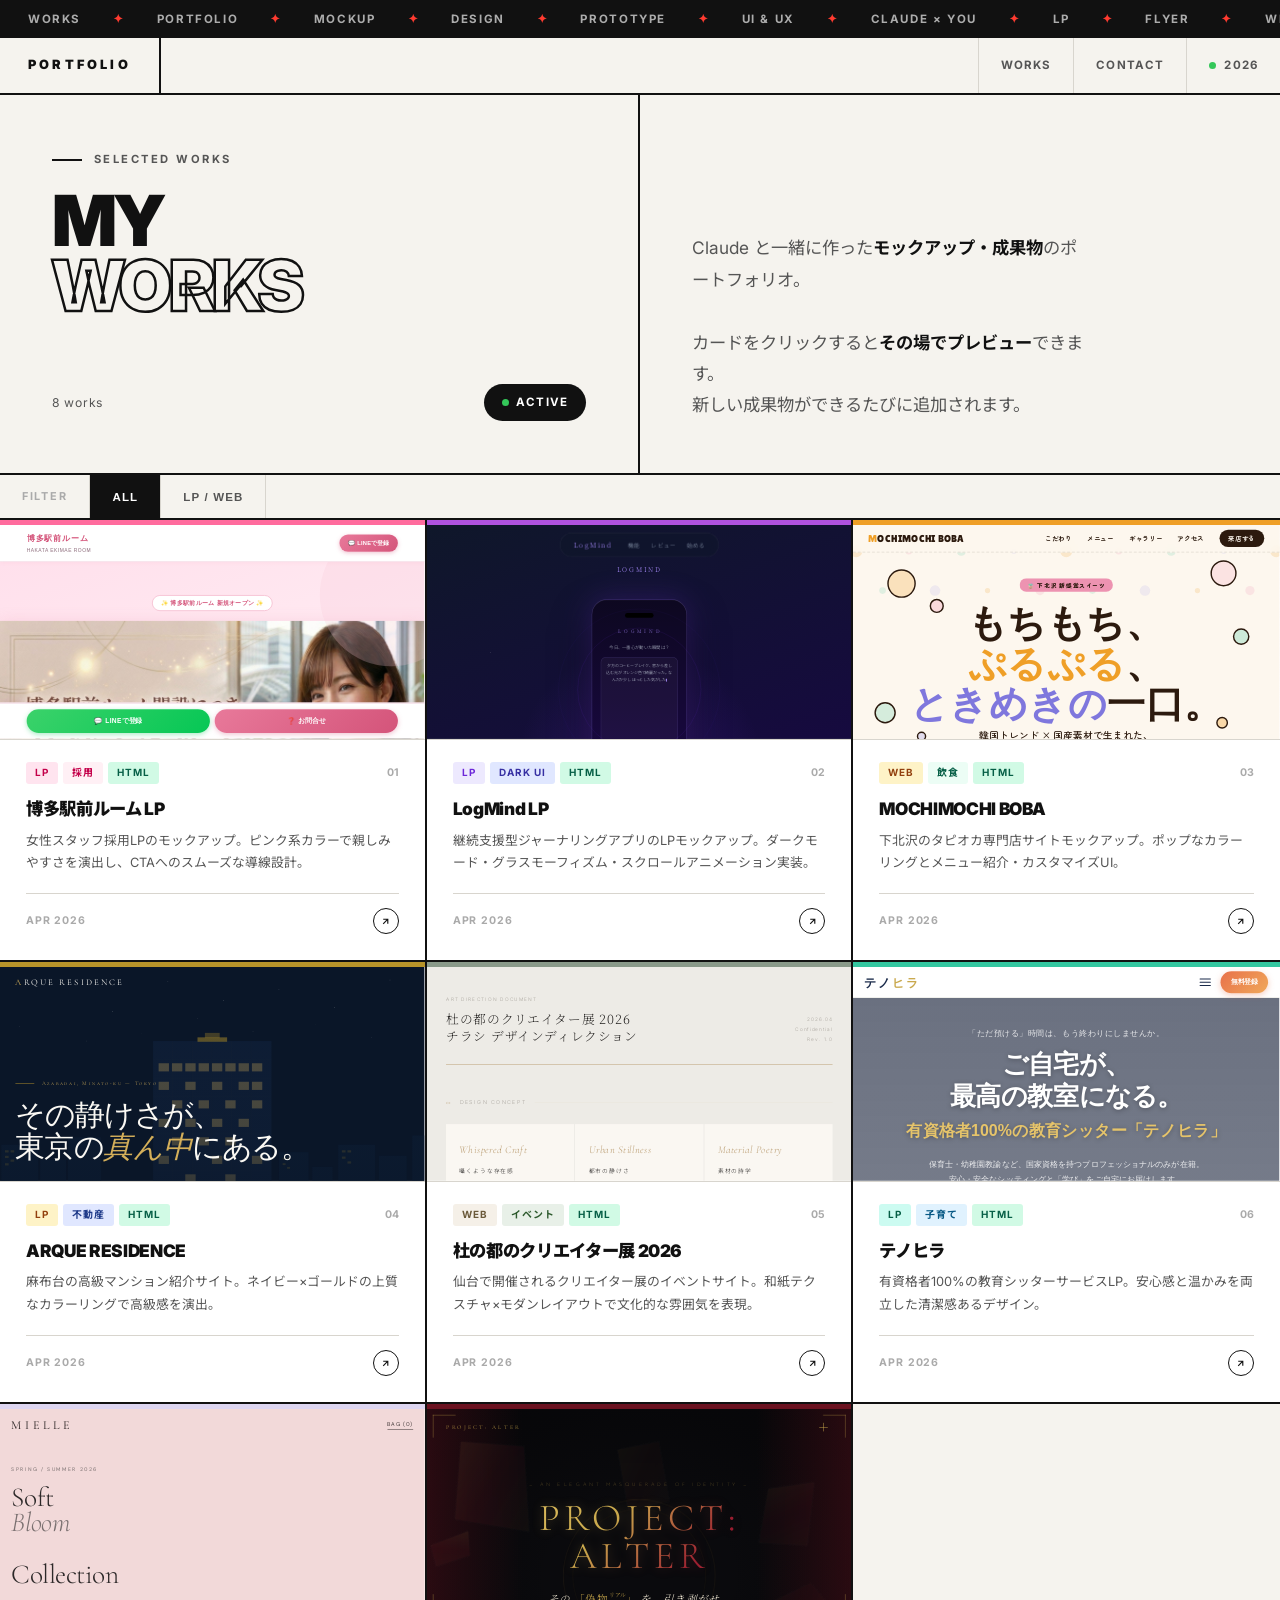
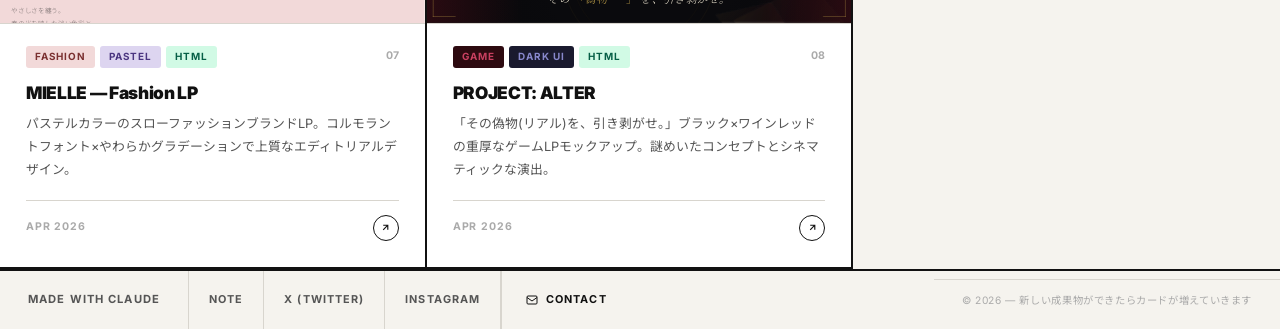
==== index.html @ 494bdb3a "Add files via upload" ====
<!DOCTYPE html>
<html lang="ja">
<head>
  <meta charset="UTF-8" />
  <meta name="viewport" content="width=device-width, initial-scale=1.0" />
  <title>Works Portfolio</title>
  <link rel="preconnect" href="https://fonts.googleapis.com" />
  <link rel="preconnect" href="https://fonts.gstatic.com" crossorigin />
  <link href="https://fonts.googleapis.com/css2?family=Inter:wght@400;700;900&family=Noto+Sans+JP:wght@400;700&display=swap" rel="stylesheet" />
  <style>
    *, *::before, *::after { box-sizing: border-box; margin: 0; padding: 0; }

    :root {
      --cream:  #F5F3EE;
      --paper:  #ECEAE3;
      --ink:    #111111;
      --ink-60: #555555;
      --ink-30: #AAAAAA;
      --white:  #FFFFFF;
      --border: #D8D5CE;
      --red:    #FF3B30;
      --green:  #34C759;
      --blue:   #007AFF;
    }

    html { scroll-behavior: smooth; }

    body {
      background: var(--cream);
      color: var(--ink);
      font-family: 'Inter', 'Noto Sans JP', sans-serif;
      font-weight: 400;
      line-height: 1.6;
      overflow-x: hidden;
    }

    /* ── MARQUEE ── */
    .marquee-strip {
      background: var(--ink);
      color: var(--white);
      font-size: 0.72rem;
      font-weight: 700;
      letter-spacing: 0.14em;
      text-transform: uppercase;
      padding: 10px 0;
      overflow: hidden;
      white-space: nowrap;
      user-select: none;
    }
    .marquee-track {
      display: inline-flex;
      animation: ticker 36s linear infinite;
    }
    .marquee-item { padding: 0 28px; opacity: 0.65; }
    .marquee-sep  { color: var(--red); opacity: 1; padding: 0 4px; }
    @keyframes ticker { from { transform: translateX(0); } to { transform: translateX(-50%); } }

    /* ── NAV ── */
    nav {
      position: sticky;
      top: 0;
      z-index: 200;
      background: var(--cream);
      border-bottom: 2px solid var(--ink);
      display: flex;
      align-items: stretch;
    }
    .nav-brand {
      font-size: 0.80rem;
      font-weight: 900;
      letter-spacing: 0.25em;
      text-transform: uppercase;
      color: var(--ink);
      text-decoration: none;
      padding: 17px 28px;
      border-right: 2px solid var(--ink);
      display: flex;
      align-items: center;
    }
    .nav-right {
      margin-left: auto;
      display: flex;
      align-items: stretch;
    }
    .nav-link {
      font-size: 0.72rem;
      font-weight: 700;
      letter-spacing: 0.1em;
      text-transform: uppercase;
      color: var(--ink-60);
      text-decoration: none;
      padding: 0 22px;
      display: flex;
      align-items: center;
      border-left: 1px solid var(--border);
      transition: background 0.18s, color 0.18s;
    }
    .nav-link:hover { background: var(--paper); color: var(--ink); }
    .status-dot {
      width: 7px; height: 7px;
      border-radius: 50%;
      background: var(--green);
      margin-right: 8px;
      animation: blink 2.8s ease-in-out infinite;
    }
    @keyframes blink { 0%,100%{opacity:1} 50%{opacity:0.35} }

    /* ── HERO ── */
    .hero {
      display: grid;
      grid-template-columns: 1fr 1fr;
      border-bottom: 2px solid var(--ink);
      min-height: 380px;
    }
    .hero-l {
      padding: 56px 52px 52px;
      border-right: 2px solid var(--ink);
      display: flex;
      flex-direction: column;
      justify-content: space-between;
    }
    .hero-eyebrow {
      display: flex;
      align-items: center;
      gap: 12px;
      font-size: 0.70rem;
      font-weight: 700;
      letter-spacing: 0.22em;
      text-transform: uppercase;
      color: var(--ink-60);
      margin-bottom: 20px;
    }
    .hero-eyebrow::before {
      content: '';
      width: 30px; height: 1.5px;
      background: var(--ink);
      display: block;
    }
    .hero-title {
      font-size: clamp(3rem, 5.5vw, 6rem);
      font-weight: 900;
      line-height: 0.92;
      letter-spacing: -0.045em;
      text-transform: uppercase;
    }
    .hero-title .outline {
      -webkit-text-stroke: 2.5px var(--ink);
      color: transparent;
    }
    .hero-meta {
      display: flex;
      align-items: center;
      justify-content: space-between;
      margin-top: 40px;
    }
    .hero-count {
      font-size: 0.76rem;
      color: var(--ink-60);
      letter-spacing: 0.06em;
    }
    .badge {
      display: inline-flex;
      align-items: center;
      gap: 7px;
      background: var(--ink);
      color: var(--white);
      font-size: 0.72rem;
      font-weight: 700;
      letter-spacing: 0.1em;
      text-transform: uppercase;
      padding: 9px 18px;
      border-radius: 999px;
    }
    .hero-r {
      padding: 52px;
      display: flex;
      align-items: flex-end;
    }
    .hero-desc {
      font-size: 1.08rem;
      line-height: 1.82;
      color: var(--ink-60);
      max-width: 400px;
    }
    .hero-desc strong { color: var(--ink); font-weight: 700; }

    /* ── FILTER ── */
    .filter-row {
      border-bottom: 2px solid var(--ink);
      display: flex;
      align-items: stretch;
      overflow-x: auto;
      scrollbar-width: none;
    }
    .filter-row::-webkit-scrollbar { display: none; }
    .filter-label {
      font-size: 0.68rem;
      font-weight: 700;
      letter-spacing: 0.16em;
      text-transform: uppercase;
      color: var(--ink-30);
      padding: 13px 22px;
      border-right: 1px solid var(--border);
      white-space: nowrap;
      flex-shrink: 0;
      display: flex;
      align-items: center;
    }
    .f-btn {
      background: transparent;
      border: none;
      border-right: 1px solid var(--border);
      padding: 13px 22px;
      font-size: 0.72rem;
      font-weight: 700;
      letter-spacing: 0.1em;
      text-transform: uppercase;
      color: var(--ink-60);
      cursor: pointer;
      white-space: nowrap;
      flex-shrink: 0;
      transition: background 0.18s, color 0.18s;
    }
    .f-btn:hover         { background: var(--paper); color: var(--ink); }
    .f-btn.active        { background: var(--ink);   color: var(--white); }

    /* ── GRID ── */
    .grid {
      display: grid;
      grid-template-columns: repeat(3, 1fr);
    }

    /* ── CARD ── */
    .card {
      border-right: 2px solid var(--ink);
      border-bottom: 2px solid var(--ink);
      background: var(--white);
      display: flex;
      flex-direction: column;
      overflow: hidden;
      cursor: pointer;
      position: relative;
      transition: background 0.2s;
    }
    .grid .card:nth-child(3n) { border-right: none; }
    .card:not(.soon):hover    { background: var(--cream); }

    /* カラーバー */
    .c-bar { width: 100%; height: 5px; flex-shrink: 0; }

    /* サムネイル */
    .thumb {
      height: 215px;
      overflow: hidden;
      position: relative;
      border-bottom: 1px solid var(--border);
      flex-shrink: 0;
    }
    .thumb iframe {
      width: 210%;
      height: 210%;
      transform: scale(0.476);
      transform-origin: top left;
      pointer-events: none;
      border: none;
    }
    /* プレースホルダー */
    .thumb-ph {
      width: 100%; height: 100%;
      background: var(--paper);
      display: flex; flex-direction: column;
      align-items: center; justify-content: center;
      gap: 12px;
    }
    .thumb-ph-icon {
      width: 48px; height: 48px;
      border: 1.5px solid var(--border);
      border-radius: 10px;
      display: flex; align-items: center; justify-content: center;
    }
    .thumb-ph-label {
      font-size: 0.66rem; font-weight: 700;
      letter-spacing: 0.14em; text-transform: uppercase;
      color: var(--ink-30);
    }
    /* ホバーオーバーレイ */
    .thumb-overlay {
      position: absolute; inset: 0;
      background: var(--ink);
      opacity: 0;
      transition: opacity 0.22s;
      display: flex; align-items: center; justify-content: center;
    }
    .card:not(.soon):hover .thumb-overlay { opacity: 0.80; }
    .preview-pill {
      display: flex; align-items: center; gap: 9px;
      color: var(--white);
      font-size: 0.76rem; font-weight: 700;
      letter-spacing: 0.12em; text-transform: uppercase;
      border: 1.5px solid rgba(255,255,255,0.38);
      padding: 11px 22px;
      border-radius: 3px;
      transform: translateY(5px);
      transition: transform 0.22s;
    }
    .card:not(.soon):hover .preview-pill { transform: translateY(0); }

    /* カードボディ */
    .card-body { padding: 22px 26px 26px; display: flex; flex-direction: column; flex: 1; }
    .card-meta { display: flex; align-items: center; justify-content: space-between; margin-bottom: 14px; }
    .tags       { display: flex; gap: 5px; flex-wrap: wrap; }
    .tag {
      font-size: 0.62rem; font-weight: 700;
      letter-spacing: 0.1em; text-transform: uppercase;
      padding: 3px 9px; border-radius: 3px;
    }
    .card-num { font-size: 0.66rem; font-weight: 700; color: var(--ink-30); }
    .card-title {
      font-size: 1.08rem; font-weight: 900;
      letter-spacing: -0.02em; line-height: 1.3;
      color: var(--ink); margin-bottom: 9px;
    }
    .card-desc { font-size: 0.80rem; color: var(--ink-60); line-height: 1.78; flex: 1; }
    .card-foot {
      display: flex; align-items: center; justify-content: space-between;
      margin-top: 18px; padding-top: 14px;
      border-top: 1px solid var(--border);
    }
    .card-date { font-size: 0.66rem; font-weight: 700; letter-spacing: 0.08em; color: var(--ink-30); text-transform: uppercase; }
    .arrow-circle {
      width: 26px; height: 26px;
      border: 1.5px solid var(--ink);
      border-radius: 50%;
      display: flex; align-items: center; justify-content: center;
      transition: background 0.2s, transform 0.28s;
    }
    .card:not(.soon):hover .arrow-circle             { background: var(--ink); transform: rotate(45deg); }
    .card:not(.soon):hover .arrow-circle svg         { stroke: var(--white); }

    /* Coming soon カード */
    .card.soon { cursor: default; opacity: 0.42; }
    .card.soon:hover { background: var(--white); }
    .card.soon .thumb-overlay { display: none; }

    /* ── FOOTER BAR ── */
    .foot-bar {
      border-top: 2px solid var(--ink);
      padding: 20px 36px;
      display: flex; align-items: center; justify-content: space-between;
    }
    .foot-l { font-size: 0.70rem; font-weight: 700; letter-spacing: 0.1em; text-transform: uppercase; color: var(--ink-60); }
    .foot-r { font-size: 0.68rem; color: var(--ink-30); }

    /* ── MODAL ── */
    .modal-bg {
      position: fixed; inset: 0;
      background: rgba(17,17,17,0.78);
      backdrop-filter: blur(8px);
      -webkit-backdrop-filter: blur(8px);
      z-index: 900;
      display: flex; align-items: center; justify-content: center;
      padding: 20px;
      opacity: 0; pointer-events: none;
      transition: opacity 0.28s ease;
    }
    .modal-bg.open { opacity: 1; pointer-events: all; }
    .modal-box {
      width: 100%; max-width: 1120px; height: 88vh;
      background: var(--cream);
      border: 2px solid var(--ink);
      border-radius: 4px;
      box-shadow: 10px 10px 0 var(--ink);
      overflow: hidden;
      display: flex; flex-direction: column;
      transform: scale(0.95) translateY(14px);
      transition: transform 0.38s cubic-bezier(0.16,1,0.3,1);
    }
    .modal-bg.open .modal-box { transform: scale(1) translateY(0); }
    .modal-bar {
      background: var(--cream);
      border-bottom: 2px solid var(--ink);
      padding: 11px 18px;
      display: flex; align-items: center; gap: 14px;
      flex-shrink: 0;
    }
    .mac-dots { display: flex; gap: 6px; }
    .mac-dot  { width: 12px; height: 12px; border-radius: 50%; border: 1.5px solid rgba(0,0,0,0.1); }
    .url-bar  {
      flex: 1;
      background: var(--paper);
      border: 1.5px solid var(--border);
      border-radius: 4px;
      padding: 6px 13px;
      font-size: 0.72rem; color: var(--ink-60);
      font-family: 'Inter', monospace;
      overflow: hidden; white-space: nowrap; text-overflow: ellipsis;
    }
    .close-btn {
      background: var(--ink); color: var(--white);
      border: none; border-radius: 3px;
      width: 30px; height: 30px;
      display: flex; align-items: center; justify-content: center;
      cursor: pointer; flex-shrink: 0;
      transition: opacity 0.18s;
    }
    .close-btn:hover { opacity: 0.7; }
    .modal-frame { flex: 1; overflow: hidden; }
    .modal-frame iframe { width: 100%; height: 100%; border: none; }

    /* ── MODAL TABS ── */
    .modal-tabs {
      display: flex; flex-shrink: 0;
      border-left: 1px solid var(--border);
      margin-left: 8px;
    }
    .modal-tab {
      background: transparent; border: none;
      border-right: 1px solid var(--border);
      padding: 0 18px;
      font-size: 0.68rem; font-weight: 700;
      letter-spacing: 0.1em; text-transform: uppercase;
      color: var(--ink-60); cursor: pointer; height: 100%;
      transition: background 0.18s, color 0.18s;
    }
    .modal-tab:hover { background: var(--paper); color: var(--ink); }
    .modal-tab.active { background: var(--ink); color: var(--white); }

    /* ── PROCESS PANEL ── */
    .modal-process {
      flex: 1; overflow-y: auto;
      padding: 36px 44px;
      display: none;
    }
    .modal-process.show { display: block; }
    .modal-frame.hide { display: none; }
    .proc-section { margin-bottom: 30px; }
    .proc-label {
      font-size: 0.63rem; font-weight: 700;
      letter-spacing: 0.18em; text-transform: uppercase;
      color: var(--ink-30); margin-bottom: 10px;
    }
    .proc-text {
      font-size: 0.88rem; line-height: 1.85; color: var(--ink-60);
    }
    .proc-prompt {
      background: var(--paper);
      border-left: 3px solid var(--ink);
      padding: 14px 18px;
      border-radius: 0 4px 4px 0;
      font-size: 0.82rem; line-height: 1.85;
      color: var(--ink);
    }
    .proc-points { display: flex; flex-direction: column; gap: 8px; margin-top: 4px; }
    .proc-point {
      font-size: 0.82rem; color: var(--ink-60);
      display: flex; align-items: flex-start; gap: 10px;
    }
    .proc-point::before {
      content: '—'; color: var(--ink-30);
      flex-shrink: 0; margin-top: 1px;
    }
    .proc-chips { display: flex; gap: 6px; flex-wrap: wrap; margin-top: 6px; }
    .proc-chip {
      font-size: 0.62rem; font-weight: 700;
      letter-spacing: 0.1em; text-transform: uppercase;
      padding: 4px 10px; border-radius: 3px;
      background: var(--paper); color: var(--ink-60);
      border: 1px solid var(--border);
    }

    /* ── FOOTER (upgrade) ── */
    .foot-bar {
      border-top: 2px solid var(--ink);
      padding: 0;
    }
    .foot-top-row {
      display: flex; align-items: stretch;
    }
    .foot-brand {
      padding: 20px 28px;
      border-right: 1px solid var(--border);
      font-size: 0.70rem; font-weight: 700;
      letter-spacing: 0.1em; text-transform: uppercase;
      color: var(--ink-60);
    }
    .foot-sns {
      display: flex; align-items: stretch;
    }
    .foot-sns-link {
      display: flex; align-items: center;
      padding: 0 20px;
      font-size: 0.68rem; font-weight: 700;
      letter-spacing: 0.1em; text-transform: uppercase;
      color: var(--ink-60);
      text-decoration: none;
      border-right: 1px solid var(--border);
      transition: background 0.18s, color 0.18s;
    }
    .foot-sns-link:hover { background: var(--paper); color: var(--ink); }
    .foot-contact {
      margin-left: auto;
      display: flex; align-items: center;
      padding: 0 24px;
      font-size: 0.68rem; font-weight: 700;
      letter-spacing: 0.1em; text-transform: uppercase;
      color: var(--ink);
      text-decoration: none;
      border-left: 1px solid var(--border);
      gap: 8px;
      transition: background 0.18s;
    }
    .foot-contact:hover { background: var(--paper); }
    .foot-bottom-row {
      border-top: 1px solid var(--border);
      padding: 12px 28px;
      font-size: 0.64rem; color: var(--ink-30);
      letter-spacing: 0.06em;
    }

    /* ── CARD FOCUS ── */
    .card:focus-visible {
      outline: 2.5px solid var(--blue);
      outline-offset: -2px;
      z-index: 2;
    }

    /* ── REVEAL ANIMATION ── */
    .reveal {
      opacity: 0;
      transform: translateY(16px);
      transition: opacity 0.55s ease, transform 0.55s ease;
    }
    .reveal.in { opacity: 1; transform: none; }

    /* ── RESPONSIVE ── */
    @media (max-width: 860px) {
      .hero { grid-template-columns: 1fr; }
      .hero-l { border-right: none; border-bottom: 2px solid var(--ink); padding: 40px 24px; }
      .hero-r { padding: 28px 24px 40px; }
      .grid { grid-template-columns: repeat(2, 1fr); }
      .grid .card:nth-child(3n)  { border-right: 2px solid var(--ink); }
      .grid .card:nth-child(2n)  { border-right: none; }
    }
    @media (max-width: 520px) {
      .grid { grid-template-columns: 1fr; }
      .grid .card:nth-child(n) { border-right: none; }
      .url-bar { display: none; }
      .foot-bar { flex-direction: column; gap: 6px; text-align: center; }
    }
  </style>
</head>
<body>

<!-- マーキーテープ -->
<div class="marquee-strip" aria-hidden="true">
  <div class="marquee-track">
    <span class="marquee-item">Works</span><span class="marquee-sep">&#10022;</span>
    <span class="marquee-item">Portfolio</span><span class="marquee-sep">&#10022;</span>
    <span class="marquee-item">Mockup</span><span class="marquee-sep">&#10022;</span>
    <span class="marquee-item">Design</span><span class="marquee-sep">&#10022;</span>
    <span class="marquee-item">Prototype</span><span class="marquee-sep">&#10022;</span>
    <span class="marquee-item">UI &amp; UX</span><span class="marquee-sep">&#10022;</span>
    <span class="marquee-item">Claude &times; You</span><span class="marquee-sep">&#10022;</span>
    <span class="marquee-item">LP</span><span class="marquee-sep">&#10022;</span>
    <span class="marquee-item">Flyer</span><span class="marquee-sep">&#10022;</span>
    <span class="marquee-item">Web Design</span><span class="marquee-sep">&#10022;</span>
    <span class="marquee-item">Works</span><span class="marquee-sep">&#10022;</span>
    <span class="marquee-item">Portfolio</span><span class="marquee-sep">&#10022;</span>
    <span class="marquee-item">Mockup</span><span class="marquee-sep">&#10022;</span>
    <span class="marquee-item">Design</span><span class="marquee-sep">&#10022;</span>
    <span class="marquee-item">Prototype</span><span class="marquee-sep">&#10022;</span>
    <span class="marquee-item">UI &amp; UX</span><span class="marquee-sep">&#10022;</span>
    <span class="marquee-item">Claude &times; You</span><span class="marquee-sep">&#10022;</span>
    <span class="marquee-item">LP</span><span class="marquee-sep">&#10022;</span>
    <span class="marquee-item">Flyer</span><span class="marquee-sep">&#10022;</span>
    <span class="marquee-item">Web Design</span><span class="marquee-sep">&#10022;</span>
  </div>
</div>

<!-- ナビ -->
<nav>
  <a href="#" class="nav-brand">Portfolio</a>
  <div class="nav-right">
    <a href="#main-grid" class="nav-link">Works</a>
    <a href="mailto:yumachie72198@gmail.com" class="nav-link">Contact</a>
    <a href="#" class="nav-link">
      <span class="status-dot"></span>2026
    </a>
  </div>
</nav>

<!-- ヒーロー -->
<header class="hero reveal">
  <div class="hero-l">
    <div>
      <p class="hero-eyebrow">Selected Works</p>
      <h1 class="hero-title">
        My<br><span class="outline">Works</span>
      </h1>
    </div>
    <div class="hero-meta">
      <span class="hero-count" id="hcount">— works</span>
      <div class="badge">
        <svg width="7" height="7" viewBox="0 0 8 8"><circle cx="4" cy="4" r="4" fill="#34C759"/></svg>
        Active
      </div>
    </div>
  </div>
  <div class="hero-r">
    <p class="hero-desc">
      Claude と一緒に作った<strong>モックアップ・成果物</strong>のポートフォリオ。<br><br>
      カードをクリックすると<strong>その場でプレビュー</strong>できます。<br>
      新しい成果物ができるたびに追加されます。
    </p>
  </div>
</header>

<!-- フィルター -->
<div class="filter-row">
  <span class="filter-label">Filter</span>
  <button class="f-btn active" data-f="all">All</button>
  <button class="f-btn" data-f="lp">LP / Web</button>
</div>

<!-- グリッド -->
<div class="grid" id="main-grid">

  <!-- ── 01 博多駅前ルーム LP ── -->
  <div class="card reveal" data-cat="lp" data-url="works/hakata-lp/index.html" data-title="博多駅前ルーム LP — preview">
    <div class="c-bar" style="background:#FF6B9D;"></div>
    <div class="thumb">
      <iframe src="works/hakata-lp/index.html" loading="lazy" scrolling="no" title="博多駅前ルーム LP"></iframe>
      <div class="thumb-overlay">
        <div class="preview-pill">
          <svg width="13" height="13" viewBox="0 0 24 24" fill="none" stroke="currentColor" stroke-width="2.5"><path d="M1 12s4-8 11-8 11 8 11 8-4 8-11 8-11-8-11-8z"/><circle cx="12" cy="12" r="3"/></svg>
          Preview
        </div>
      </div>
    </div>
    <div class="card-body">
      <div class="card-meta">
        <div class="tags">
          <span class="tag" style="background:#FFE4EF;color:#C4004A;">LP</span>
          <span class="tag" style="background:#FFF0F5;color:#C4004A;">採用</span>
          <span class="tag" style="background:#D1FAE5;color:#065F46;">HTML</span>
        </div>
        <span class="card-num">01</span>
      </div>
      <p class="card-title">博多駅前ルーム LP</p>
      <p class="card-desc">女性スタッフ採用LPのモックアップ。ピンク系カラーで親しみやすさを演出し、CTAへのスムーズな導線設計。</p>
      <div class="card-foot">
        <span class="card-date">Apr 2026</span>
        <div class="arrow-circle">
          <svg width="11" height="11" viewBox="0 0 24 24" fill="none" stroke="#111" stroke-width="2.5"><path d="M7 17L17 7M7 7h10v10"/></svg>
        </div>
      </div>
    </div>
  </div>

  <!-- ── 02 LogMind LP ── -->
  <div class="card reveal" data-cat="lp" data-url="works/logmind-lp/index.html" data-title="LogMind LP — preview">
    <div class="c-bar" style="background:#AF52DE;"></div>
    <div class="thumb">
      <iframe src="works/logmind-lp/index.html" loading="lazy" scrolling="no" title="LogMind LP"></iframe>
      <div class="thumb-overlay">
        <div class="preview-pill">
          <svg width="13" height="13" viewBox="0 0 24 24" fill="none" stroke="currentColor" stroke-width="2.5"><path d="M1 12s4-8 11-8 11 8 11 8-4 8-11 8-11-8-11-8z"/><circle cx="12" cy="12" r="3"/></svg>
          Preview
        </div>
      </div>
    </div>
    <div class="card-body">
      <div class="card-meta">
        <div class="tags">
          <span class="tag" style="background:#EDE9FE;color:#6D28D9;">LP</span>
          <span class="tag" style="background:#E0E7FF;color:#3730A3;">Dark UI</span>
          <span class="tag" style="background:#D1FAE5;color:#065F46;">HTML</span>
        </div>
        <span class="card-num">02</span>
      </div>
      <p class="card-title">LogMind LP</p>
      <p class="card-desc">継続支援型ジャーナリングアプリのLPモックアップ。ダークモード・グラスモーフィズム・スクロールアニメーション実装。</p>
      <div class="card-foot">
        <span class="card-date">Apr 2026</span>
        <div class="arrow-circle">
          <svg width="11" height="11" viewBox="0 0 24 24" fill="none" stroke="#111" stroke-width="2.5"><path d="M7 17L17 7M7 7h10v10"/></svg>
        </div>
      </div>
    </div>
  </div>

  <!-- ── 03 もちもちタピオカ ── -->
  <div class="card reveal" data-cat="lp" data-url="works/mochimochi-boba/index.html" data-title="MOCHIMOCHI BOBA — preview">
    <div class="c-bar" style="background:#EF9F27;"></div>
    <div class="thumb">
      <iframe src="works/mochimochi-boba/index.html" loading="lazy" scrolling="no" title="MOCHIMOCHI BOBA"></iframe>
      <div class="thumb-overlay">
        <div class="preview-pill">
          <svg width="13" height="13" viewBox="0 0 24 24" fill="none" stroke="currentColor" stroke-width="2.5"><path d="M1 12s4-8 11-8 11 8 11 8-4 8-11 8-11-8-11-8z"/><circle cx="12" cy="12" r="3"/></svg>
          Preview
        </div>
      </div>
    </div>
    <div class="card-body">
      <div class="card-meta">
        <div class="tags">
          <span class="tag" style="background:#FEF3C7;color:#92400E;">Web</span>
          <span class="tag" style="background:#ECFDF5;color:#065F46;">飲食</span>
          <span class="tag" style="background:#D1FAE5;color:#065F46;">HTML</span>
        </div>
        <span class="card-num">03</span>
      </div>
      <p class="card-title">MOCHIMOCHI BOBA</p>
      <p class="card-desc">下北沢のタピオカ専門店サイトモックアップ。ポップなカラーリングとメニュー紹介・カスタマイズUI。</p>
      <div class="card-foot">
        <span class="card-date">Apr 2026</span>
        <div class="arrow-circle">
          <svg width="11" height="11" viewBox="0 0 24 24" fill="none" stroke="#111" stroke-width="2.5"><path d="M7 17L17 7M7 7h10v10"/></svg>
        </div>
      </div>
    </div>
  </div>

  <!-- ── 04 アクアレジデンス ── -->
  <div class="card reveal" data-cat="lp" data-url="works/arque-residence/index.html" data-title="ARQUE RESIDENCE — preview">
    <div class="c-bar" style="background:#B8942A;"></div>
    <div class="thumb">
      <iframe src="works/arque-residence/index.html" loading="lazy" scrolling="no" title="ARQUE RESIDENCE"></iframe>
      <div class="thumb-overlay">
        <div class="preview-pill">
          <svg width="13" height="13" viewBox="0 0 24 24" fill="none" stroke="currentColor" stroke-width="2.5"><path d="M1 12s4-8 11-8 11 8 11 8-4 8-11 8-11-8-11-8z"/><circle cx="12" cy="12" r="3"/></svg>
          Preview
        </div>
      </div>
    </div>
    <div class="card-body">
      <div class="card-meta">
        <div class="tags">
          <span class="tag" style="background:#FEF3C7;color:#92400E;">LP</span>
          <span class="tag" style="background:#E0E7FF;color:#1E3A8A;">不動産</span>
          <span class="tag" style="background:#D1FAE5;color:#065F46;">HTML</span>
        </div>
        <span class="card-num">04</span>
      </div>
      <p class="card-title">ARQUE RESIDENCE</p>
      <p class="card-desc">麻布台の高級マンション紹介サイト。ネイビー×ゴールドの上質なカラーリングで高級感を演出。</p>
      <div class="card-foot">
        <span class="card-date">Apr 2026</span>
        <div class="arrow-circle">
          <svg width="11" height="11" viewBox="0 0 24 24" fill="none" stroke="#111" stroke-width="2.5"><path d="M7 17L17 7M7 7h10v10"/></svg>
        </div>
      </div>
    </div>
  </div>

  <!-- ── 05 クリエイター展 ── -->
  <div class="card reveal" data-cat="lp" data-url="works/creator-exhibition/index.html" data-title="杜の都のクリエイター展 2026 — preview">
    <div class="c-bar" style="background:#8A9A8A;"></div>
    <div class="thumb">
      <iframe src="works/creator-exhibition/index.html" loading="lazy" scrolling="no" title="クリエイター展 2026"></iframe>
      <div class="thumb-overlay">
        <div class="preview-pill">
          <svg width="13" height="13" viewBox="0 0 24 24" fill="none" stroke="currentColor" stroke-width="2.5"><path d="M1 12s4-8 11-8 11 8 11 8-4 8-11 8-11-8-11-8z"/><circle cx="12" cy="12" r="3"/></svg>
          Preview
        </div>
      </div>
    </div>
    <div class="card-body">
      <div class="card-meta">
        <div class="tags">
          <span class="tag" style="background:#F5F0E8;color:#6B5A3A;">Web</span>
          <span class="tag" style="background:#E8F0E8;color:#2D5A2D;">イベント</span>
          <span class="tag" style="background:#D1FAE5;color:#065F46;">HTML</span>
        </div>
        <span class="card-num">05</span>
      </div>
      <p class="card-title">杜の都のクリエイター展 2026</p>
      <p class="card-desc">仙台で開催されるクリエイター展のイベントサイト。和紙テクスチャ×モダンレイアウトで文化的な雰囲気を表現。</p>
      <div class="card-foot">
        <span class="card-date">Apr 2026</span>
        <div class="arrow-circle">
          <svg width="11" height="11" viewBox="0 0 24 24" fill="none" stroke="#111" stroke-width="2.5"><path d="M7 17L17 7M7 7h10v10"/></svg>
        </div>
      </div>
    </div>
  </div>

  <!-- ── 06 テノヒラ ── -->
  <div class="card reveal" data-cat="lp" data-url="works/tenohira-lp/index.html" data-title="テノヒラ LP — preview">
    <div class="c-bar" style="background:#34C7A0;"></div>
    <div class="thumb">
      <iframe src="works/tenohira-lp/index.html" loading="lazy" scrolling="no" title="テノヒラ LP"></iframe>
      <div class="thumb-overlay">
        <div class="preview-pill">
          <svg width="13" height="13" viewBox="0 0 24 24" fill="none" stroke="currentColor" stroke-width="2.5"><path d="M1 12s4-8 11-8 11 8 11 8-4 8-11 8-11-8-11-8z"/><circle cx="12" cy="12" r="3"/></svg>
          Preview
        </div>
      </div>
    </div>
    <div class="card-body">
      <div class="card-meta">
        <div class="tags">
          <span class="tag" style="background:#CCFBF1;color:#065F46;">LP</span>
          <span class="tag" style="background:#E0F2FE;color:#075985;">子育て</span>
          <span class="tag" style="background:#D1FAE5;color:#065F46;">HTML</span>
        </div>
        <span class="card-num">06</span>
      </div>
      <p class="card-title">テノヒラ</p>
      <p class="card-desc">有資格者100%の教育シッターサービスLP。安心感と温かみを両立した清潔感あるデザイン。</p>
      <div class="card-foot">
        <span class="card-date">Apr 2026</span>
        <div class="arrow-circle">
          <svg width="11" height="11" viewBox="0 0 24 24" fill="none" stroke="#111" stroke-width="2.5"><path d="M7 17L17 7M7 7h10v10"/></svg>
        </div>
      </div>
    </div>
  </div>

  <!-- ── 07 MIELLE ファッションLP ── -->
  <div class="card reveal" data-cat="lp" data-url="works/mielle-fashion/index.html" data-title="MIELLE — Fashion LP preview">
    <div class="c-bar" style="background:#DDD5F0;"></div>
    <div class="thumb">
      <iframe src="works/mielle-fashion/index.html" loading="lazy" scrolling="no" title="MIELLE Fashion LP"></iframe>
      <div class="thumb-overlay">
        <div class="preview-pill">
          <svg width="13" height="13" viewBox="0 0 24 24" fill="none" stroke="currentColor" stroke-width="2.5"><path d="M1 12s4-8 11-8 11 8 11 8-4 8-11 8-11-8-11-8z"/><circle cx="12" cy="12" r="3"/></svg>
          Preview
        </div>
      </div>
    </div>
    <div class="card-body">
      <div class="card-meta">
        <div class="tags">
          <span class="tag" style="background:#F2D9D9;color:#7A3030;">Fashion</span>
          <span class="tag" style="background:#DDD5F0;color:#4A3580;">Pastel</span>
          <span class="tag" style="background:#D1FAE5;color:#065F46;">HTML</span>
        </div>
        <span class="card-num">07</span>
      </div>
      <p class="card-title">MIELLE — Fashion LP</p>
      <p class="card-desc">パステルカラーのスローファッションブランドLP。コルモラントフォント×やわらかグラデーションで上質なエディトリアルデザイン。</p>
      <div class="card-foot">
        <span class="card-date">Apr 2026</span>
        <div class="arrow-circle">
          <svg width="11" height="11" viewBox="0 0 24 24" fill="none" stroke="#111" stroke-width="2.5"><path d="M7 17L17 7M7 7h10v10"/></svg>
        </div>
      </div>
    </div>
  </div>

  <!-- ── 08 PROJECT: ALTER ── -->
  <div class="card reveal" data-cat="lp" data-url="works/project-alter/index.html" data-title="PROJECT: ALTER — preview">
    <div class="c-bar" style="background:#6B1220;"></div>
    <div class="thumb">
      <iframe src="works/project-alter/index.html" loading="lazy" scrolling="no" title="PROJECT: ALTER"></iframe>
      <div class="thumb-overlay">
        <div class="preview-pill">
          <svg width="13" height="13" viewBox="0 0 24 24" fill="none" stroke="currentColor" stroke-width="2.5"><path d="M1 12s4-8 11-8 11 8 11 8-4 8-11 8-11-8-11-8z"/><circle cx="12" cy="12" r="3"/></svg>
          Preview
        </div>
      </div>
    </div>
    <div class="card-body">
      <div class="card-meta">
        <div class="tags">
          <span class="tag" style="background:#2D0A10;color:#C94060;">Game</span>
          <span class="tag" style="background:#1A1A2E;color:#8888CC;">Dark UI</span>
          <span class="tag" style="background:#D1FAE5;color:#065F46;">HTML</span>
        </div>
        <span class="card-num">08</span>
      </div>
      <p class="card-title">PROJECT: ALTER</p>
      <p class="card-desc">「その偽物(リアル)を、引き剥がせ。」ブラック×ワインレッドの重厚なゲームLPモックアップ。謎めいたコンセプトとシネマティックな演出。</p>
      <div class="card-foot">
        <span class="card-date">Apr 2026</span>
        <div class="arrow-circle">
          <svg width="11" height="11" viewBox="0 0 24 24" fill="none" stroke="#111" stroke-width="2.5"><path d="M7 17L17 7M7 7h10v10"/></svg>
        </div>
      </div>
    </div>
  </div>

</div><!-- /grid -->

<!-- フッターバー -->
<div class="foot-bar">
  <div class="foot-top-row">
    <span class="foot-brand">Made with Claude</span>
    <div class="foot-sns">
      <a href="https://note.com/" target="_blank" rel="noopener" class="foot-sns-link">Note</a>
      <a href="https://x.com/" target="_blank" rel="noopener" class="foot-sns-link">X (Twitter)</a>
      <a href="https://instagram.com/" target="_blank" rel="noopener" class="foot-sns-link">Instagram</a>
    </div>
    <a href="mailto:yumachie72198@gmail.com" class="foot-contact">
      <svg width="12" height="12" viewBox="0 0 24 24" fill="none" stroke="currentColor" stroke-width="2"><rect x="2" y="4" width="20" height="16" rx="2"/><path d="m2 7 10 7 10-7"/></svg>
      Contact
    </a>
  </div>
  <div class="foot-bottom-row">&copy; 2026 &mdash; 新しい成果物ができたらカードが増えていきます</div>
</div>

<!-- モーダル -->
<div class="modal-bg" id="mbg">
  <div class="modal-box">
    <div class="modal-bar">
      <div class="mac-dots">
        <div class="mac-dot" style="background:#FF5F57;"></div>
        <div class="mac-dot" style="background:#FEBC2E;"></div>
        <div class="mac-dot" style="background:#28C840;"></div>
      </div>
      <div class="modal-tabs">
        <button class="modal-tab active" id="tab-preview" aria-label="プレビューを表示">Preview</button>
        <button class="modal-tab" id="tab-process" aria-label="制作プロセスを表示">Process</button>
      </div>
      <div class="url-bar" id="urlbar">&mdash;</div>
      <button class="close-btn" id="cbtn" aria-label="閉じる">
        <svg width="13" height="13" viewBox="0 0 24 24" fill="none" stroke="currentColor" stroke-width="2.5"><path d="M18 6L6 18M6 6l12 12"/></svg>
      </button>
    </div>
    <div class="modal-frame" id="mframe-wrap">
      <iframe id="mframe" src="" title="preview" sandbox="allow-same-origin allow-scripts allow-forms"></iframe>
    </div>
    <div class="modal-process" id="mprocess" role="region" aria-label="制作プロセス"></div>
  </div>
</div>

<script>
  /* ── 制作プロセスデータ ── */
  const PROCESS = {
    'works/hakata-lp/index.html': {
      concept: '女性スタッフ採用を目的としたLP。ターゲットを「副業・在宅を希望する20〜30代女性」に設定し、「とにかくLINE登録のハードルを下げる」というゴールを軸にデザインを構築しました。',
      prompt: '「博多駅前に新規オープンする女性スタッフ向け採用LPを作ってください。主婦・副業希望の方が安心して登録できるよう、ピンク系の温かみある配色でLINE登録への導線を最小化した構成にしてください。」',
      points: ['ピンク系配色で親しみやすさ・安心感を演出', 'CTAをLINE登録の1点に絞りノイズを排除', 'スマートフォンファーストの縦長レイアウト', '不安を先回りして解消するFAQセクションを配置'],
      tools: ['HTML', 'CSS Animation', 'Flexbox'],
    },
    'works/logmind-lp/index.html': {
      concept: 'ジャーナリングアプリ「LogMind」のLP。深夜に書く習慣をコンセプトにしたアプリのため、「静謐さ」「没入感」「知的なデザイン」の3軸でUI設計を行いました。',
      prompt: '「継続支援型のジャーナリングアプリLPを作ってください。ダークモード・グラスモーフィズムを使い、深夜でも目に優しい落ち着いた配色で。スクロールアニメーションでアプリの体験を先取りして感じてもらえる演出を入れてください。」',
      points: ['ダーク×パープルで「夜」の書く時間を表現', 'グラスモーフィズムで浮遊感・高級感を演出', 'スクロールアニメーションでUXへの期待を高める', 'CTA前に機能紹介セクションを挟み納得感を醸成'],
      tools: ['HTML', 'CSS Glassmorphism', 'Scroll Animation'],
    },
    'works/mochimochi-boba/index.html': {
      concept: '下北沢の個性派タピオカ専門店のWebサイト。店舗の「カスタマイズ体験が楽しい」という強みをビジュアルで体験させることをテーマに設計しました。',
      prompt: '「下北沢の個性的なタピオカ専門店サイトを作ってください。ポップで食欲をそそるカラーリングで、フレーバーごとに色が変わるメニュー表示と、トッピングのカスタマイズUIを入れてください。SNS映えも意識した賑やかなデザインで。」',
      points: ['フレーバーごとに異なるアクセントカラーを設定', 'カスタマイズUIをインタラクティブに実装', 'ポップ体×丸ゴシックでカジュアルな雰囲気を演出', 'Instagramへの導線をフッターに設置'],
      tools: ['HTML', 'CSS Grid', 'JavaScript UI'],
    },
    'works/arque-residence/index.html': {
      concept: '麻布台の高級マンション「ARQUE RESIDENCE」の紹介サイト。購入対象者の資産感覚に合った「上質さ」を、色・余白・フォント選定で表現することに集中しました。',
      prompt: '「麻布台に建つ超高級マンションの紹介LPを作ってください。ネイビーとゴールドを軸に、余白を大きく取った贅沢なレイアウトで資産価値の高さを表現してください。問い合わせへの導線は1箇所に絞り、上品さを壊さないようにしてください。」',
      points: ['ネイビー×ゴールドで「品格」を色で表現', '大きな余白で高級感・非日常感を演出', 'コルモラント体セリフフォントで知性と優雅さを強調', '問い合わせCTAはフォームではなく電話1択に絞る'],
      tools: ['HTML', 'CSS Custom Properties', 'Cormorant Garamond Font'],
    },
    'works/creator-exhibition/index.html': {
      concept: '仙台で開催される「杜の都のクリエイター展 2026」のイベントサイト。東北の文化・自然をベースに、現代的なタイポグラフィと和紙テクスチャを組み合わせる実験的なアプローチを取りました。',
      prompt: '「仙台で開催されるクリエイター展のイベントサイトを作ってください。和紙テクスチャやアースカラーを使いつつ、現代的なグリッドレイアウトで出展者情報を整理してください。東北の文化的な空気感を残しながら、デジタルネイティブにも刺さるデザインにしてください。」',
      points: ['和紙テクスチャ×モダングリッドで文化と現代の融合', 'アースカラー（セージ・ゴールド）で東北の自然を表現', '出展者カードを統一フォーマットで整理', 'タイポグラフィ主導のビジュアルで差別化'],
      tools: ['HTML', 'CSS Texture', 'Noto Serif JP'],
    },
    'works/tenohira-lp/index.html': {
      concept: '有資格者100%の教育シッターサービス「テノヒラ」のLP。保護者の「子どもを預けることへの不安」を丁寧に解消しながら、温かみのある信頼感を作ることを最優先に設計しました。',
      prompt: '「有資格者100%の教育シッターサービスのLPを作ってください。保護者の不安を払拭できるよう、資格・実績・口コミを前面に出しつつ、温かくクリーンな配色で安心感を演出してください。料金・サービス説明はシンプルにまとめてください。」',
      points: ['ティール系のクリーンな配色で清潔感と信頼感を両立', '「有資格者100%」という数字を最初のビジュアルで訴求', '保護者の声（口コミ）セクションで社会的証明を追加', '料金・申し込みフローをステップ図で可視化'],
      tools: ['HTML', 'CSS', 'Hiragino Font Stack'],
    },
    'works/mielle-fashion/index.html': {
      concept: 'スローファッションブランド「MIELLE」のコレクションLP。既存のモックアップにはないジャンルとして、パステルカラー×エディトリアルなアプローチで挑戦しました。ルックブックとEC機能の共存がテーマです。',
      prompt: '「パステルカラーのスローファッションブランドのLPを作ってください。コルモラント体を使ったエディトリアルなデザインで、コレクション一覧・ルックブック・カラーパレット紹介を1ページに美しく収めてください。ドラッグで横スクロールできるルックブックセクションも入れてください。」',
      points: ['コルモラント体でエレガントなエディトリアル感を演出', 'パステル6色のグラデーションブロックで商品を表現', 'ドラッグスクロール対応のルックブックUIを実装', 'カラースウォッチパレットでシーズンカラーを視覚化'],
      tools: ['HTML', 'CSS Gradient', 'Cormorant Garamond', 'Drag Scroll JS'],
    },
    'works/project-alter/index.html': {
      concept: 'ゲームタイトル「PROJECT: ALTER」のLPモックアップ。「偽物と本物」をテーマにした謎多きタイトルのため、重厚感・緊張感・謎めいた雰囲気を全面に出す設計にしました。既存7作品とは完全に異なるダーク×シネマティックの世界観に挑戦しています。',
      prompt: '「「その偽物(リアル)を、引き剥がせ。」というキャッチコピーのゲームLPを作ってください。ブラックとワインレッドを基調に、謎と緊張感が漂うシネマティックなデザインで。コンセプトストーリー・ゲームシステム・ギャラリー・価格プランのセクション構成にしてください。」',
      points: ['ブラック×ワインレッドで「謎と危険」を色で表現', 'ヴィネット効果・グリッチ演出でゲーム的な没入感を演出', 'コンセプト・システム・ギャラリーを順に開示する構成でストーリー感を醸成', 'Josefin Sans × Cormorant Garamond の組み合わせで洗練されたダーク感を表現'],
      tools: ['HTML', 'CSS Vignette', 'Josefin Sans', 'Cormorant Garamond'],
    },
  };

  /* ── reveal ── */
  const obs = new IntersectionObserver(es => {
    es.forEach(e => { if (e.isIntersecting) { e.target.classList.add('in'); obs.unobserve(e.target); } });
  }, { threshold: 0.06 });
  document.querySelectorAll('.reveal').forEach((el, i) => {
    el.style.transitionDelay = (i * 0.07) + 's';
    obs.observe(el);
  });

  /* ── count ── */
  const live = document.querySelectorAll('.card:not(.soon)');
  document.getElementById('hcount').textContent = live.length + ' work' + (live.length !== 1 ? 's' : '');

  /* ── アクセシビリティ: カードにrole・tabindex付与 ── */
  live.forEach(c => {
    c.setAttribute('role', 'button');
    c.setAttribute('tabindex', '0');
    c.setAttribute('aria-label', (c.querySelector('.card-title')?.textContent || 'Work') + ' — プレビューを開く');
  });

  /* ── filter ── */
  document.querySelectorAll('.f-btn').forEach(b => {
    b.addEventListener('click', () => {
      document.querySelectorAll('.f-btn').forEach(x => x.classList.remove('active'));
      b.classList.add('active');
      const f = b.dataset.f;
      document.querySelectorAll('.card').forEach(c => {
        c.style.display = (f === 'all' || c.dataset.cat === f) ? '' : 'none';
      });
    });
  });

  /* ── modal ── */
  const mbg       = document.getElementById('mbg');
  const mframe    = document.getElementById('mframe');
  const mframeWrap= document.getElementById('mframe-wrap');
  const mprocess  = document.getElementById('mprocess');
  const urlbar    = document.getElementById('urlbar');
  const tabPrev   = document.getElementById('tab-preview');
  const tabProc   = document.getElementById('tab-process');

  function renderProcess(url) {
    const d = PROCESS[url];
    if (!d) { mprocess.innerHTML = '<p style="color:var(--ink-60);padding:24px;">制作メモは準備中です。</p>'; return; }
    mprocess.innerHTML = `
      <div class="proc-section">
        <p class="proc-label">Concept</p>
        <p class="proc-text">${d.concept}</p>
      </div>
      <div class="proc-section">
        <p class="proc-label">Prompt（指示文の要約）</p>
        <div class="proc-prompt">${d.prompt}</div>
      </div>
      <div class="proc-section">
        <p class="proc-label">Design Points</p>
        <div class="proc-points">${d.points.map(p => `<span class="proc-point">${p}</span>`).join('')}</div>
      </div>
      <div class="proc-section">
        <p class="proc-label">Tools / Technologies</p>
        <div class="proc-chips">${d.tools.map(t => `<span class="proc-chip">${t}</span>`).join('')}</div>
      </div>`;
  }

  function switchTab(tab) {
    if (tab === 'preview') {
      tabPrev.classList.add('active');
      tabProc.classList.remove('active');
      mframeWrap.classList.remove('hide');
      mprocess.classList.remove('show');
    } else {
      tabProc.classList.add('active');
      tabPrev.classList.remove('active');
      mframeWrap.classList.add('hide');
      mprocess.classList.add('show');
    }
  }

  function openM(url, title) {
    mframe.src = url;
    urlbar.textContent = title || url;
    renderProcess(url);
    switchTab('preview');
    mbg.classList.add('open');
    document.body.style.overflow = 'hidden';
  }
  function closeM() {
    mbg.classList.remove('open');
    document.body.style.overflow = '';
    setTimeout(() => { mframe.src = ''; }, 350);
  }

  tabPrev.addEventListener('click', () => switchTab('preview'));
  tabProc.addEventListener('click', () => switchTab('process'));

  /* クリック & キーボード操作 */
  live.forEach(c => {
    const open = () => openM(c.dataset.url, c.dataset.title);
    c.addEventListener('click', open);
    c.addEventListener('keydown', e => {
      if (e.key === 'Enter' || e.key === ' ') { e.preventDefault(); open(); }
    });
  });

  document.getElementById('cbtn').addEventListener('click', closeM);
  mbg.addEventListener('click', e => { if (e.target === mbg) closeM(); });
  document.addEventListener('keydown', e => { if (e.key === 'Escape') closeM(); });
</script>
</body>
</html>
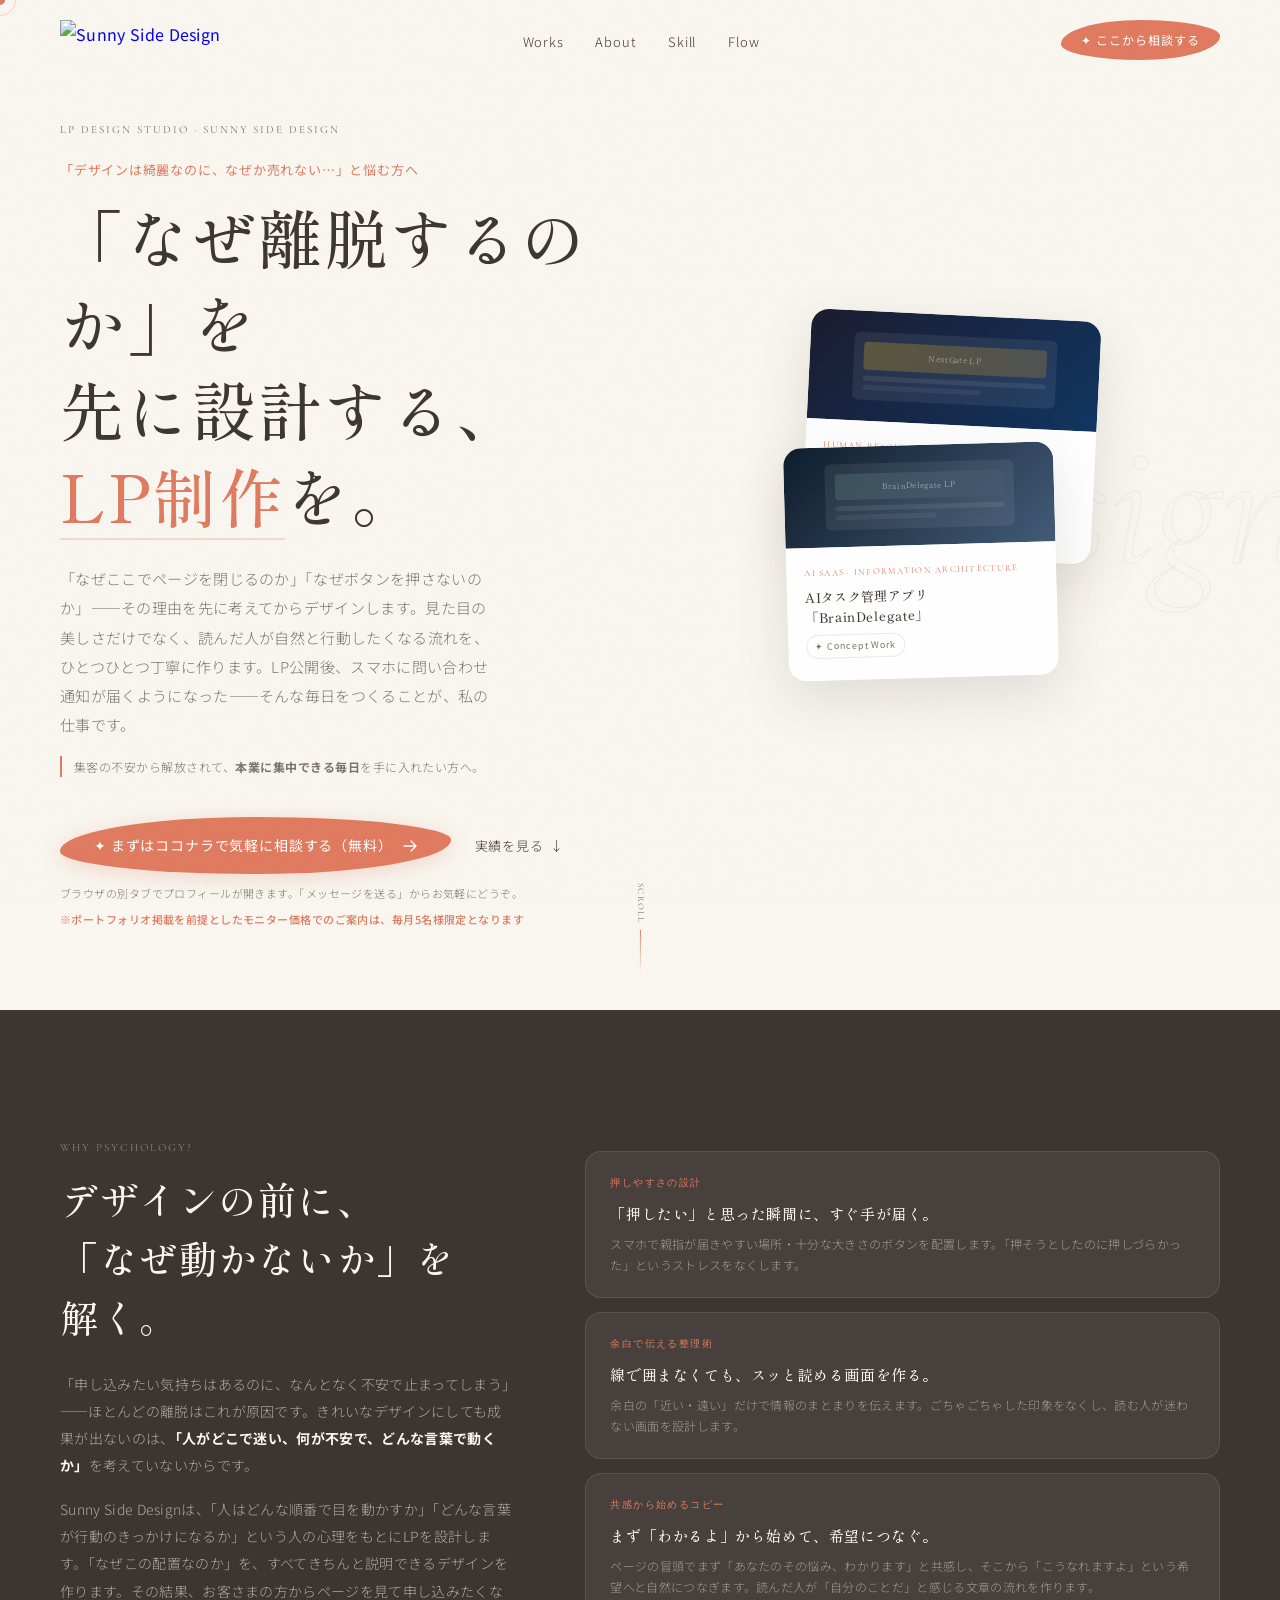
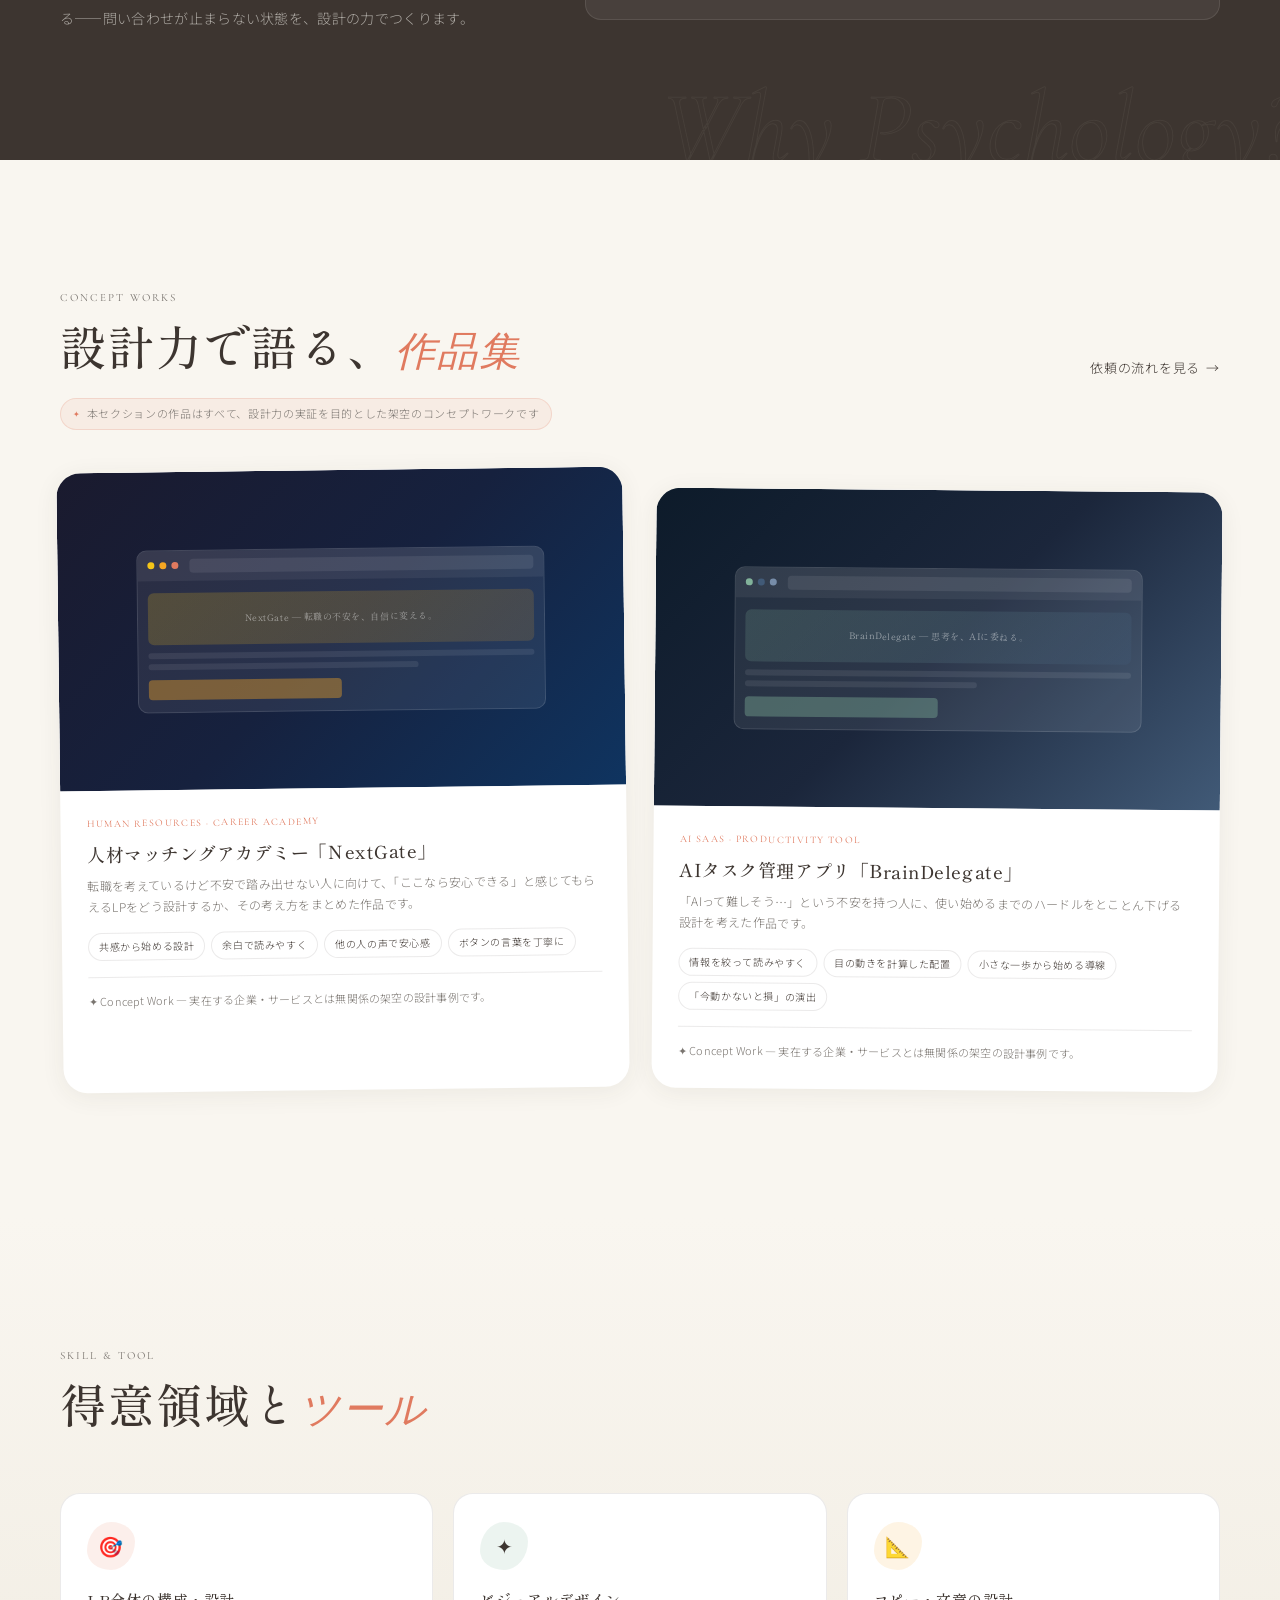
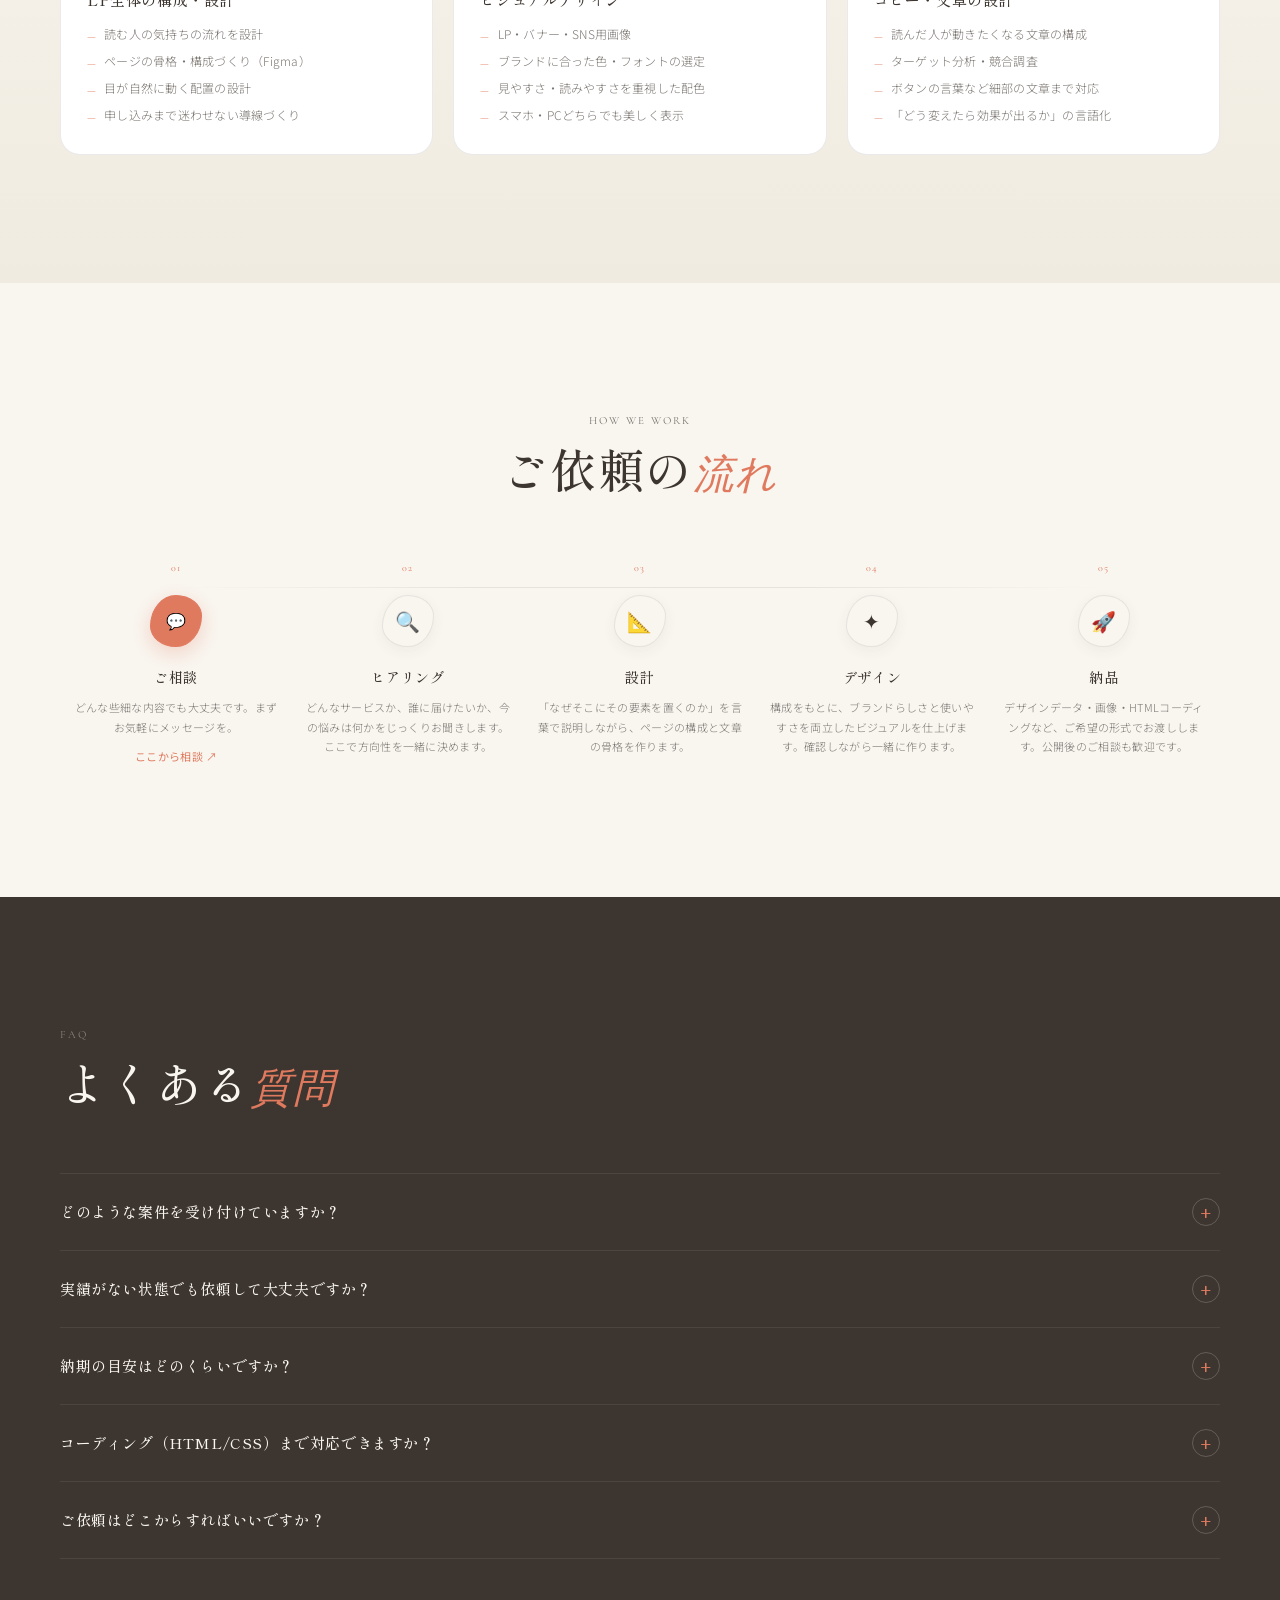
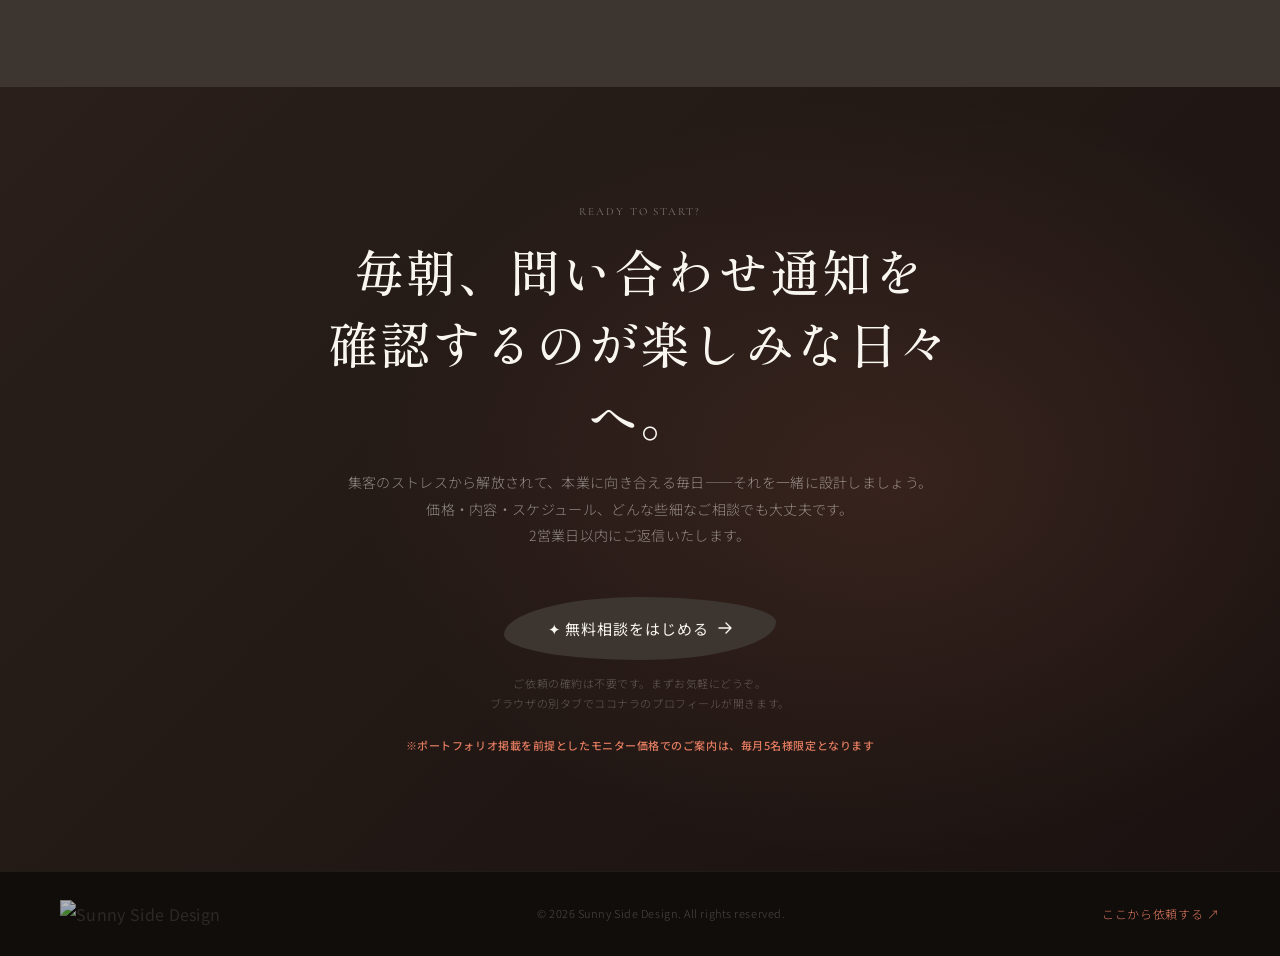
==== commit 12dae17f: "Add files via upload" ====
--- a/index.html
+++ b/index.html
@@ -1,1089 +1,1763 @@
 <!DOCTYPE html>
 <html lang="ja">
 <head>
-  <meta charset="UTF-8" />
-  <meta name="viewport" content="width=device-width, initial-scale=1.0" />
-  <title>Works Portfolio</title>
-  <link rel="preconnect" href="https://fonts.googleapis.com" />
-  <link rel="preconnect" href="https://fonts.gstatic.com" crossorigin />
-  <link href="https://fonts.googleapis.com/css2?family=Inter:wght@400;700;900&family=Noto+Sans+JP:wght@400;700&display=swap" rel="stylesheet" />
+  <meta charset="UTF-8">
+  <meta name="viewport" content="width=device-width, initial-scale=1.0">
+  <title>Sunny Side Design — LP Design Studio</title>
+  <link rel="preconnect" href="https://fonts.googleapis.com">
+  <link rel="preconnect" href="https://fonts.gstatic.com" crossorigin>
+  <link href="https://fonts.googleapis.com/css2?family=Shippori+Mincho:wght@400;500;600&family=Noto+Sans+JP:wght@300;400;500&family=Cormorant+Garamond:ital,wght@0,300;0,400;1,300;1,400&display=swap" rel="stylesheet">
+
   <style>
+    /* ============================================================
+       CSS VARIABLES & RESET
+    ============================================================ */
     *, *::before, *::after { box-sizing: border-box; margin: 0; padding: 0; }
 
     :root {
-      --cream:  #F5F3EE;
-      --paper:  #ECEAE3;
-      --ink:    #111111;
-      --ink-60: #555555;
-      --ink-30: #AAAAAA;
-      --white:  #FFFFFF;
-      --border: #D8D5CE;
-      --red:    #FF3B30;
-      --green:  #34C759;
-      --blue:   #007AFF;
+      /* Logo-aligned palette */
+      --bg:          #F9F6F0;
+      --ink:         #3D3530;
+      --ink-light:   #7A7570;
+      --sun:         #F5C518;
+      --orange:      #F5A623;
+      --terracotta:  #E07A5F;
+      --sage:        #81B29A;
+      --white:       #FFFFFF;
+      --border:      rgba(61,53,48,0.10);
+      --border-dark: rgba(249,246,240,0.10);
+
+      --font-min:    'Shippori Mincho', serif;
+      --font-sans:   'Noto Sans JP', sans-serif;
+      --font-en:     'Cormorant Garamond', serif;
+
+      --ease:        cubic-bezier(0.25, 1, 0.5, 1);
+      --ease-in:     cubic-bezier(0.45, 0, 0.25, 1);
+
+      --gap:         clamp(72px, 10vw, 140px);
+      --w:           min(1160px, 92vw);
     }
 
     html { scroll-behavior: smooth; }
 
     body {
-      background: var(--cream);
+      background: var(--bg);
       color: var(--ink);
-      font-family: 'Inter', 'Noto Sans JP', sans-serif;
-      font-weight: 400;
-      line-height: 1.6;
+      font-family: var(--font-sans);
+      font-size: 16px;
+      line-height: 1.8;
+      letter-spacing: 0.02em;
       overflow-x: hidden;
-    }
-
-    /* ── MARQUEE ── */
-    .marquee-strip {
-      background: var(--ink);
-      color: var(--white);
-      font-size: 0.72rem;
-      font-weight: 700;
-      letter-spacing: 0.14em;
+      cursor: none;
+    }
+
+    /* Noise overlay */
+    body::before {
+      content: '';
+      position: fixed; inset: 0;
+      z-index: 9998;
+      pointer-events: none;
+      opacity: 0.028;
+      background-image: url("data:image/svg+xml,%3Csvg viewBox='0 0 200 200' xmlns='http://www.w3.org/2000/svg'%3E%3Cfilter id='n'%3E%3CfeTurbulence type='fractalNoise' baseFrequency='0.85' numOctaves='4' stitchTiles='stitch'/%3E%3C/filter%3E%3Crect width='100%25' height='100%25' filter='url(%23n)'/%3E%3C/svg%3E");
+      background-size: 180px;
+    }
+
+    /* ============================================================
+       CUSTOM CURSOR
+    ============================================================ */
+    #cur {
+      position: fixed; top:0; left:0;
+      width:10px; height:10px;
+      background: var(--terracotta);
+      border-radius: 50%;
+      pointer-events: none;
+      z-index: 10000;
+      transform: translate(-50%,-50%);
+      transition: width .3s var(--ease), height .3s var(--ease), background .3s;
+    }
+    #cur.big {
+      width:40px; height:40px;
+      background: transparent;
+      border: 1.5px solid var(--terracotta);
+    }
+    #cur-f {
+      position: fixed; top:0; left:0;
+      width:32px; height:32px;
+      border: 1px solid rgba(224,122,95,.3);
+      border-radius: 50%;
+      pointer-events: none;
+      z-index: 9999;
+      transform: translate(-50%,-50%);
+      transition: transform .35s var(--ease);
+    }
+
+    /* ============================================================
+       UTILITIES
+    ============================================================ */
+    .wrap { width: var(--w); margin: 0 auto; }
+    .label {
+      font-family: var(--font-en);
+      font-size: 11px;
+      letter-spacing: .18em;
       text-transform: uppercase;
-      padding: 10px 0;
-      overflow: hidden;
-      white-space: nowrap;
-      user-select: none;
-    }
-    .marquee-track {
-      display: inline-flex;
-      animation: ticker 36s linear infinite;
-    }
-    .marquee-item { padding: 0 28px; opacity: 0.65; }
-    .marquee-sep  { color: var(--red); opacity: 1; padding: 0 4px; }
-    @keyframes ticker { from { transform: translateX(0); } to { transform: translateX(-50%); } }
-
-    /* ── NAV ── */
-    nav {
-      position: sticky;
-      top: 0;
-      z-index: 200;
-      background: var(--cream);
-      border-bottom: 2px solid var(--ink);
-      display: flex;
-      align-items: stretch;
-    }
-    .nav-brand {
-      font-size: 0.80rem;
-      font-weight: 900;
-      letter-spacing: 0.25em;
-      text-transform: uppercase;
-      color: var(--ink);
-      text-decoration: none;
-      padding: 17px 28px;
-      border-right: 2px solid var(--ink);
-      display: flex;
-      align-items: center;
-    }
-    .nav-right {
-      margin-left: auto;
-      display: flex;
-      align-items: stretch;
-    }
-    .nav-link {
-      font-size: 0.72rem;
-      font-weight: 700;
-      letter-spacing: 0.1em;
-      text-transform: uppercase;
-      color: var(--ink-60);
-      text-decoration: none;
-      padding: 0 22px;
-      display: flex;
-      align-items: center;
-      border-left: 1px solid var(--border);
-      transition: background 0.18s, color 0.18s;
-    }
-    .nav-link:hover { background: var(--paper); color: var(--ink); }
-    .status-dot {
-      width: 7px; height: 7px;
-      border-radius: 50%;
-      background: var(--green);
-      margin-right: 8px;
-      animation: blink 2.8s ease-in-out infinite;
-    }
-    @keyframes blink { 0%,100%{opacity:1} 50%{opacity:0.35} }
-
-    /* ── HERO ── */
-    .hero {
-      display: grid;
-      grid-template-columns: 1fr 1fr;
-      border-bottom: 2px solid var(--ink);
-      min-height: 380px;
-    }
-    .hero-l {
-      padding: 56px 52px 52px;
-      border-right: 2px solid var(--ink);
-      display: flex;
-      flex-direction: column;
-      justify-content: space-between;
-    }
-    .hero-eyebrow {
-      display: flex;
-      align-items: center;
-      gap: 12px;
-      font-size: 0.70rem;
-      font-weight: 700;
-      letter-spacing: 0.22em;
-      text-transform: uppercase;
-      color: var(--ink-60);
-      margin-bottom: 20px;
-    }
-    .hero-eyebrow::before {
-      content: '';
-      width: 30px; height: 1.5px;
-      background: var(--ink);
-      display: block;
-    }
-    .hero-title {
-      font-size: clamp(3rem, 5.5vw, 6rem);
-      font-weight: 900;
-      line-height: 0.92;
-      letter-spacing: -0.045em;
-      text-transform: uppercase;
-    }
-    .hero-title .outline {
-      -webkit-text-stroke: 2.5px var(--ink);
-      color: transparent;
-    }
-    .hero-meta {
-      display: flex;
-      align-items: center;
-      justify-content: space-between;
-      margin-top: 40px;
-    }
-    .hero-count {
-      font-size: 0.76rem;
-      color: var(--ink-60);
-      letter-spacing: 0.06em;
-    }
-    .badge {
-      display: inline-flex;
-      align-items: center;
-      gap: 7px;
-      background: var(--ink);
-      color: var(--white);
-      font-size: 0.72rem;
-      font-weight: 700;
-      letter-spacing: 0.1em;
-      text-transform: uppercase;
-      padding: 9px 18px;
-      border-radius: 999px;
-    }
-    .hero-r {
-      padding: 52px;
-      display: flex;
-      align-items: flex-end;
-    }
-    .hero-desc {
-      font-size: 1.08rem;
-      line-height: 1.82;
-      color: var(--ink-60);
-      max-width: 400px;
-    }
-    .hero-desc strong { color: var(--ink); font-weight: 700; }
-
-    /* ── FILTER ── */
-    .filter-row {
-      border-bottom: 2px solid var(--ink);
-      display: flex;
-      align-items: stretch;
-      overflow-x: auto;
-      scrollbar-width: none;
-    }
-    .filter-row::-webkit-scrollbar { display: none; }
-    .filter-label {
-      font-size: 0.68rem;
-      font-weight: 700;
-      letter-spacing: 0.16em;
-      text-transform: uppercase;
-      color: var(--ink-30);
-      padding: 13px 22px;
-      border-right: 1px solid var(--border);
-      white-space: nowrap;
-      flex-shrink: 0;
-      display: flex;
-      align-items: center;
-    }
-    .f-btn {
-      background: transparent;
-      border: none;
-      border-right: 1px solid var(--border);
-      padding: 13px 22px;
-      font-size: 0.72rem;
-      font-weight: 700;
-      letter-spacing: 0.1em;
-      text-transform: uppercase;
-      color: var(--ink-60);
-      cursor: pointer;
-      white-space: nowrap;
-      flex-shrink: 0;
-      transition: background 0.18s, color 0.18s;
-    }
-    .f-btn:hover         { background: var(--paper); color: var(--ink); }
-    .f-btn.active        { background: var(--ink);   color: var(--white); }
-
-    /* ── GRID ── */
-    .grid {
-      display: grid;
-      grid-template-columns: repeat(3, 1fr);
-    }
-
-    /* ── CARD ── */
-    .card {
-      border-right: 2px solid var(--ink);
-      border-bottom: 2px solid var(--ink);
-      background: var(--white);
-      display: flex;
-      flex-direction: column;
-      overflow: hidden;
-      cursor: pointer;
-      position: relative;
-      transition: background 0.2s;
-    }
-    .grid .card:nth-child(3n) { border-right: none; }
-    .card:not(.soon):hover    { background: var(--cream); }
-
-    /* カラーバー */
-    .c-bar { width: 100%; height: 5px; flex-shrink: 0; }
-
-    /* サムネイル */
-    .thumb {
-      height: 215px;
-      overflow: hidden;
-      position: relative;
-      border-bottom: 1px solid var(--border);
-      flex-shrink: 0;
-    }
-    .thumb iframe {
-      width: 210%;
-      height: 210%;
-      transform: scale(0.476);
-      transform-origin: top left;
-      pointer-events: none;
-      border: none;
-    }
-    /* プレースホルダー */
-    .thumb-ph {
-      width: 100%; height: 100%;
-      background: var(--paper);
-      display: flex; flex-direction: column;
-      align-items: center; justify-content: center;
-      gap: 12px;
-    }
-    .thumb-ph-icon {
-      width: 48px; height: 48px;
-      border: 1.5px solid var(--border);
-      border-radius: 10px;
-      display: flex; align-items: center; justify-content: center;
-    }
-    .thumb-ph-label {
-      font-size: 0.66rem; font-weight: 700;
-      letter-spacing: 0.14em; text-transform: uppercase;
-      color: var(--ink-30);
-    }
-    /* ホバーオーバーレイ */
-    .thumb-overlay {
-      position: absolute; inset: 0;
-      background: var(--ink);
-      opacity: 0;
-      transition: opacity 0.22s;
-      display: flex; align-items: center; justify-content: center;
-    }
-    .card:not(.soon):hover .thumb-overlay { opacity: 0.80; }
-    .preview-pill {
-      display: flex; align-items: center; gap: 9px;
-      color: var(--white);
-      font-size: 0.76rem; font-weight: 700;
-      letter-spacing: 0.12em; text-transform: uppercase;
-      border: 1.5px solid rgba(255,255,255,0.38);
-      padding: 11px 22px;
-      border-radius: 3px;
-      transform: translateY(5px);
-      transition: transform 0.22s;
-    }
-    .card:not(.soon):hover .preview-pill { transform: translateY(0); }
-
-    /* カードボディ */
-    .card-body { padding: 22px 26px 26px; display: flex; flex-direction: column; flex: 1; }
-    .card-meta { display: flex; align-items: center; justify-content: space-between; margin-bottom: 14px; }
-    .tags       { display: flex; gap: 5px; flex-wrap: wrap; }
-    .tag {
-      font-size: 0.62rem; font-weight: 700;
-      letter-spacing: 0.1em; text-transform: uppercase;
-      padding: 3px 9px; border-radius: 3px;
-    }
-    .card-num { font-size: 0.66rem; font-weight: 700; color: var(--ink-30); }
-    .card-title {
-      font-size: 1.08rem; font-weight: 900;
-      letter-spacing: -0.02em; line-height: 1.3;
-      color: var(--ink); margin-bottom: 9px;
-    }
-    .card-desc { font-size: 0.80rem; color: var(--ink-60); line-height: 1.78; flex: 1; }
-    .card-foot {
-      display: flex; align-items: center; justify-content: space-between;
-      margin-top: 18px; padding-top: 14px;
-      border-top: 1px solid var(--border);
-    }
-    .card-date { font-size: 0.66rem; font-weight: 700; letter-spacing: 0.08em; color: var(--ink-30); text-transform: uppercase; }
-    .arrow-circle {
-      width: 26px; height: 26px;
-      border: 1.5px solid var(--ink);
-      border-radius: 50%;
-      display: flex; align-items: center; justify-content: center;
-      transition: background 0.2s, transform 0.28s;
-    }
-    .card:not(.soon):hover .arrow-circle             { background: var(--ink); transform: rotate(45deg); }
-    .card:not(.soon):hover .arrow-circle svg         { stroke: var(--white); }
-
-    /* Coming soon カード */
-    .card.soon { cursor: default; opacity: 0.42; }
-    .card.soon:hover { background: var(--white); }
-    .card.soon .thumb-overlay { display: none; }
-
-    /* ── FOOTER BAR ── */
-    .foot-bar {
-      border-top: 2px solid var(--ink);
-      padding: 20px 36px;
-      display: flex; align-items: center; justify-content: space-between;
-    }
-    .foot-l { font-size: 0.70rem; font-weight: 700; letter-spacing: 0.1em; text-transform: uppercase; color: var(--ink-60); }
-    .foot-r { font-size: 0.68rem; color: var(--ink-30); }
-
-    /* ── MODAL ── */
-    .modal-bg {
-      position: fixed; inset: 0;
-      background: rgba(17,17,17,0.78);
-      backdrop-filter: blur(8px);
-      -webkit-backdrop-filter: blur(8px);
-      z-index: 900;
-      display: flex; align-items: center; justify-content: center;
-      padding: 20px;
-      opacity: 0; pointer-events: none;
-      transition: opacity 0.28s ease;
-    }
-    .modal-bg.open { opacity: 1; pointer-events: all; }
-    .modal-box {
-      width: 100%; max-width: 1120px; height: 88vh;
-      background: var(--cream);
-      border: 2px solid var(--ink);
-      border-radius: 4px;
-      box-shadow: 10px 10px 0 var(--ink);
-      overflow: hidden;
-      display: flex; flex-direction: column;
-      transform: scale(0.95) translateY(14px);
-      transition: transform 0.38s cubic-bezier(0.16,1,0.3,1);
-    }
-    .modal-bg.open .modal-box { transform: scale(1) translateY(0); }
-    .modal-bar {
-      background: var(--cream);
-      border-bottom: 2px solid var(--ink);
-      padding: 11px 18px;
-      display: flex; align-items: center; gap: 14px;
-      flex-shrink: 0;
-    }
-    .mac-dots { display: flex; gap: 6px; }
-    .mac-dot  { width: 12px; height: 12px; border-radius: 50%; border: 1.5px solid rgba(0,0,0,0.1); }
-    .url-bar  {
-      flex: 1;
-      background: var(--paper);
-      border: 1.5px solid var(--border);
-      border-radius: 4px;
-      padding: 6px 13px;
-      font-size: 0.72rem; color: var(--ink-60);
-      font-family: 'Inter', monospace;
-      overflow: hidden; white-space: nowrap; text-overflow: ellipsis;
-    }
-    .close-btn {
-      background: var(--ink); color: var(--white);
-      border: none; border-radius: 3px;
-      width: 30px; height: 30px;
-      display: flex; align-items: center; justify-content: center;
-      cursor: pointer; flex-shrink: 0;
-      transition: opacity 0.18s;
-    }
-    .close-btn:hover { opacity: 0.7; }
-    .modal-frame { flex: 1; overflow: hidden; }
-    .modal-frame iframe { width: 100%; height: 100%; border: none; }
-
-    /* ── MODAL TABS ── */
-    .modal-tabs {
-      display: flex; flex-shrink: 0;
-      border-left: 1px solid var(--border);
-      margin-left: 8px;
-    }
-    .modal-tab {
-      background: transparent; border: none;
-      border-right: 1px solid var(--border);
-      padding: 0 18px;
-      font-size: 0.68rem; font-weight: 700;
-      letter-spacing: 0.1em; text-transform: uppercase;
-      color: var(--ink-60); cursor: pointer; height: 100%;
-      transition: background 0.18s, color 0.18s;
-    }
-    .modal-tab:hover { background: var(--paper); color: var(--ink); }
-    .modal-tab.active { background: var(--ink); color: var(--white); }
-
-    /* ── PROCESS PANEL ── */
-    .modal-process {
-      flex: 1; overflow-y: auto;
-      padding: 36px 44px;
-      display: none;
-    }
-    .modal-process.show { display: block; }
-    .modal-frame.hide { display: none; }
-    .proc-section { margin-bottom: 30px; }
-    .proc-label {
-      font-size: 0.63rem; font-weight: 700;
-      letter-spacing: 0.18em; text-transform: uppercase;
-      color: var(--ink-30); margin-bottom: 10px;
-    }
-    .proc-text {
-      font-size: 0.88rem; line-height: 1.85; color: var(--ink-60);
-    }
-    .proc-prompt {
-      background: var(--paper);
-      border-left: 3px solid var(--ink);
-      padding: 14px 18px;
-      border-radius: 0 4px 4px 0;
-      font-size: 0.82rem; line-height: 1.85;
-      color: var(--ink);
-    }
-    .proc-points { display: flex; flex-direction: column; gap: 8px; margin-top: 4px; }
-    .proc-point {
-      font-size: 0.82rem; color: var(--ink-60);
-      display: flex; align-items: flex-start; gap: 10px;
-    }
-    .proc-point::before {
-      content: '—'; color: var(--ink-30);
-      flex-shrink: 0; margin-top: 1px;
-    }
-    .proc-chips { display: flex; gap: 6px; flex-wrap: wrap; margin-top: 6px; }
-    .proc-chip {
-      font-size: 0.62rem; font-weight: 700;
-      letter-spacing: 0.1em; text-transform: uppercase;
-      padding: 4px 10px; border-radius: 3px;
-      background: var(--paper); color: var(--ink-60);
-      border: 1px solid var(--border);
-    }
-
-    /* ── FOOTER (upgrade) ── */
-    .foot-bar {
-      border-top: 2px solid var(--ink);
-      padding: 0;
-    }
-    .foot-top-row {
-      display: flex; align-items: stretch;
-    }
-    .foot-brand {
-      padding: 20px 28px;
-      border-right: 1px solid var(--border);
-      font-size: 0.70rem; font-weight: 700;
-      letter-spacing: 0.1em; text-transform: uppercase;
-      color: var(--ink-60);
-    }
-    .foot-sns {
-      display: flex; align-items: stretch;
-    }
-    .foot-sns-link {
-      display: flex; align-items: center;
-      padding: 0 20px;
-      font-size: 0.68rem; font-weight: 700;
-      letter-spacing: 0.1em; text-transform: uppercase;
-      color: var(--ink-60);
-      text-decoration: none;
-      border-right: 1px solid var(--border);
-      transition: background 0.18s, color 0.18s;
-    }
-    .foot-sns-link:hover { background: var(--paper); color: var(--ink); }
-    .foot-contact {
-      margin-left: auto;
-      display: flex; align-items: center;
-      padding: 0 24px;
-      font-size: 0.68rem; font-weight: 700;
-      letter-spacing: 0.1em; text-transform: uppercase;
-      color: var(--ink);
-      text-decoration: none;
-      border-left: 1px solid var(--border);
-      gap: 8px;
-      transition: background 0.18s;
-    }
-    .foot-contact:hover { background: var(--paper); }
-    .foot-bottom-row {
-      border-top: 1px solid var(--border);
-      padding: 12px 28px;
-      font-size: 0.64rem; color: var(--ink-30);
-      letter-spacing: 0.06em;
-    }
-
-    /* ── CARD FOCUS ── */
-    .card:focus-visible {
-      outline: 2.5px solid var(--blue);
-      outline-offset: -2px;
-      z-index: 2;
-    }
-
-    /* ── REVEAL ANIMATION ── */
+      color: var(--ink-light);
+    }
+    .label--light { color: rgba(249,246,240,.4); }
+
     .reveal {
       opacity: 0;
-      transform: translateY(16px);
-      transition: opacity 0.55s ease, transform 0.55s ease;
-    }
-    .reveal.in { opacity: 1; transform: none; }
-
-    /* ── RESPONSIVE ── */
+      transform: translateY(22px);
+      transition: opacity .7s var(--ease), transform .7s var(--ease);
+    }
+    .reveal.on { opacity:1; transform:none; }
+    .d1{transition-delay:.08s} .d2{transition-delay:.18s}
+    .d3{transition-delay:.28s} .d4{transition-delay:.40s}
+
+    /* btn styles */
+    .btn {
+      display: inline-flex; align-items: center; gap: 10px;
+      font-family: var(--font-sans); font-size: 14px;
+      font-weight: 400; letter-spacing: .06em;
+      text-decoration: none; border: none;
+      cursor: none;
+      border-radius: 50% 50% 50% 50% / 60% 40% 60% 40%;
+      transition: transform .35s var(--ease), box-shadow .35s, background .3s, color .3s;
+    }
+    .btn:hover { transform: translateY(-4px); }
+    .btn svg { transition: transform .3s var(--ease); }
+    .btn:hover svg { transform: translateX(4px); }
+
+    .btn-primary {
+      background: var(--terracotta); color: var(--white);
+      padding: 16px 34px;
+      box-shadow: 0 4px 20px rgba(224,122,95,.25);
+    }
+    .btn-primary:hover { box-shadow: 0 12px 36px rgba(224,122,95,.38); }
+
+    .btn-dark {
+      background: var(--ink); color: var(--bg);
+      padding: 18px 44px;
+      font-size: 15px;
+    }
+    .btn-dark:hover { background: var(--terracotta); box-shadow: 0 12px 36px rgba(224,122,95,.3); }
+
+    .btn-outline {
+      background: transparent; color: var(--bg);
+      padding: 14px 28px;
+      border: 1px solid rgba(249,246,240,.3);
+    }
+    .btn-outline:hover { background: rgba(249,246,240,.1); }
+
+    .btn-ghost {
+      font-size: 13px; font-weight: 300; letter-spacing: .06em;
+      color: var(--ink); text-decoration: none;
+      display: inline-flex; align-items: center; gap: 6px;
+    }
+    .btn-ghost::after { content:'↓'; display:inline-block; transition: transform .3s var(--ease); }
+    .btn-ghost:hover::after { transform: translateY(4px); }
+    .btn-ghost--right::after { content:'→'; }
+    .btn-ghost--right:hover::after { transform: translateX(4px); }
+
+    /* section heading */
+    .sec-head { margin-bottom: 56px; }
+    .sec-title {
+      font-family: var(--font-min);
+      font-size: clamp(26px, 3.8vw, 46px);
+      font-weight: 500; letter-spacing: .04em; line-height: 1.3;
+      margin-top: 8px;
+    }
+    .sec-title em {
+      font-style: italic;
+      font-family: var(--font-en);
+      color: var(--terracotta);
+      font-size: .88em;
+    }
+
+    /* ============================================================
+       NAVIGATION
+    ============================================================ */
+    .nav {
+      position: fixed; top:0; left:0; right:0;
+      z-index: 900;
+      padding: 20px 0;
+      transition: background .4s var(--ease), padding .4s, box-shadow .4s;
+    }
+    .nav.stuck {
+      background: rgba(249,246,240,.93);
+      backdrop-filter: blur(14px);
+      padding: 14px 0;
+      box-shadow: 0 1px 0 var(--border);
+    }
+    .nav__inner {
+      display: flex; align-items: center; justify-content: space-between;
+    }
+
+    /* LOGO IMAGE */
+    .nav__logo { text-decoration: none; display: flex; align-items: center; }
+    .nav__logo-img { height: 40px; width: auto; display: block; }
+
+    .nav__links { display: flex; gap: 32px; list-style: none; }
+    .nav__links a {
+      font-size: 13px; font-weight: 300; letter-spacing: .06em;
+      color: var(--ink); text-decoration: none; position: relative;
+    }
+    .nav__links a::after {
+      content: ''; position: absolute; bottom:-2px; left:0;
+      width:0; height:1px; background: var(--terracotta);
+      transition: width .35s var(--ease);
+    }
+    .nav__links a:hover::after { width: 100%; }
+
+    .nav__cta {
+      font-size: 12px; font-weight: 400; letter-spacing: .08em;
+      color: var(--white); background: var(--terracotta);
+      padding: 9px 20px;
+      border-radius: 50% 50% 50% 50% / 60% 40% 60% 40%;
+      text-decoration: none;
+      transition: transform .3s var(--ease), box-shadow .3s, background .3s;
+    }
+    .nav__cta:hover {
+      background: var(--ink); transform: translateY(-2px);
+      box-shadow: 0 6px 20px rgba(61,53,48,.2);
+    }
+
+    /* mobile */
+    .nav__burger {
+      display: none; flex-direction: column; gap: 5px;
+      background: none; border: none; cursor: none;
+    }
+    .nav__burger span { display: block; width: 22px; height: 1px; background: var(--ink); transition: transform .3s; }
+    .nav__mobile { display: none; }
+
     @media (max-width: 860px) {
-      .hero { grid-template-columns: 1fr; }
-      .hero-l { border-right: none; border-bottom: 2px solid var(--ink); padding: 40px 24px; }
-      .hero-r { padding: 28px 24px 40px; }
-      .grid { grid-template-columns: repeat(2, 1fr); }
-      .grid .card:nth-child(3n)  { border-right: 2px solid var(--ink); }
-      .grid .card:nth-child(2n)  { border-right: none; }
-    }
-    @media (max-width: 520px) {
-      .grid { grid-template-columns: 1fr; }
-      .grid .card:nth-child(n) { border-right: none; }
-      .url-bar { display: none; }
-      .foot-bar { flex-direction: column; gap: 6px; text-align: center; }
+      .nav__links, .nav__cta { display: none; }
+      .nav__burger { display: flex; }
+      .nav__mobile {
+        position: fixed; inset: 0; background: rgba(249,246,240,.97);
+        backdrop-filter: blur(16px);
+        z-index: 800; flex-direction: column;
+        align-items: center; justify-content: center; gap: 32px;
+      }
+      .nav__mobile.open { display: flex; }
+      .nav__mobile a {
+        font-family: var(--font-min); font-size: 22px; letter-spacing: .06em;
+        color: var(--ink); text-decoration: none;
+      }
+    }
+
+    /* ============================================================
+       HERO
+    ============================================================ */
+    .hero {
+      min-height: 100svh;
+      display: flex; align-items: center;
+      padding: 120px 0 80px;
+      position: relative; overflow: hidden;
+    }
+    .hero__watermark {
+      position: absolute; right: -2%; top: 50%;
+      transform: translateY(-50%);
+      font-family: var(--font-en);
+      font-size: clamp(72px, 14vw, 192px);
+      font-weight: 300; font-style: italic;
+      color: transparent;
+      -webkit-text-stroke: 1px rgba(61,53,48,.055);
+      pointer-events: none; white-space: nowrap; line-height: 1;
+    }
+    .hero__grid {
+      display: grid; grid-template-columns: 1fr 1fr;
+      gap: 64px; align-items: center;
+    }
+    .hero__label { margin-bottom: 20px; }
+    .hero__h1 {
+      font-family: var(--font-min);
+      font-size: clamp(34px, 5vw, 68px);
+      font-weight: 500; line-height: 1.35; letter-spacing: .03em;
+      margin-bottom: 26px;
+    }
+    .hero__h1 mark {
+      background: none; color: var(--terracotta);
+      position: relative; display: inline;
+    }
+    .hero__h1 mark::after {
+      content: '';
+      position: absolute; bottom: 1px; left: 0; right: 0;
+      height: 2px; background: var(--terracotta); opacity: .25;
+      transform: scaleX(0); transform-origin: left;
+      transition: transform 1.1s var(--ease) .9s;
+    }
+    .hero__h1 mark.on::after { transform: scaleX(1); }
+    .hero__sub {
+      font-size: 15px; font-weight: 300; color: var(--ink-light);
+      line-height: 1.95; max-width: 440px; margin-bottom: 16px;
+    }
+    .hero__note {
+      font-size: 12px; font-weight: 300; color: var(--ink-light);
+      letter-spacing: .04em; margin-bottom: 40px;
+      padding-left: 12px; border-left: 2px solid var(--terracotta);
+      opacity: .75;
+    }
+    .hero__actions { display: flex; align-items: center; gap: 24px; flex-wrap: wrap; }
+    .hero__micro {
+      font-size: 11px; font-weight: 300; color: var(--ink-light);
+      letter-spacing: .04em; margin-top: 10px;
+    }
+
+    /* Hero visual / card stack */
+    .hero__visual { position: relative; }
+    .hero__stack { position: relative; width: 320px; height: 420px; margin: 0 auto; }
+    .hcard {
+      position: absolute;
+      border-radius: 18px; overflow: hidden;
+      box-shadow: 0 18px 52px rgba(61,53,48,.13);
+    }
+    .hcard:nth-child(1) { width: 290px; top:0; left:20px; transform:rotate(2.8deg); z-index:1; }
+    .hcard:nth-child(2) { width: 270px; top:130px; left:0; transform:rotate(-1.6deg); z-index:2; }
+    .hcard:nth-child(3) { width: 260px; top:215px; left:55px; transform:rotate(.9deg); z-index:3; }
+    .hcard__body { padding: 18px 18px 22px; background: var(--white); }
+    .hcard__tag {
+      font-family: var(--font-en); font-size: 9px;
+      letter-spacing: .14em; text-transform: uppercase;
+      color: var(--terracotta); margin-bottom: 6px;
+    }
+    .hcard__title {
+      font-family: var(--font-min); font-size: 13px;
+      font-weight: 500; letter-spacing: .03em; line-height: 1.5;
+    }
+    .hcard__concept {
+      display: inline-flex; align-items: center; gap: 4px;
+      font-size: 9px; letter-spacing: .1em;
+      color: var(--ink-light); margin-top: 8px;
+      padding: 3px 8px; border: 1px solid var(--border);
+      border-radius: 99px;
+    }
+
+    /* scroll indicator */
+    .hero__scroll {
+      position: absolute; bottom: 36px; left: 50%;
+      transform: translateX(-50%);
+      display: flex; flex-direction: column; align-items: center; gap: 6px;
+    }
+    .hero__scroll-text {
+      font-family: var(--font-en); font-size: 9px;
+      letter-spacing: .14em; text-transform: uppercase;
+      color: var(--ink-light); writing-mode: vertical-rl;
+    }
+    .hero__scroll-line {
+      width: 1px; height: 44px;
+      background: linear-gradient(to bottom, var(--terracotta), transparent);
+      animation: sl 2s var(--ease) infinite;
+    }
+    @keyframes sl {
+      0%   { transform: scaleY(0); transform-origin: top; opacity: 1; }
+      50%  { transform: scaleY(1); transform-origin: top; }
+      100% { transform: scaleY(1); transform-origin: bottom; opacity: 0; }
+    }
+
+    /* ============================================================
+       PHILOSOPHY
+    ============================================================ */
+    .philosophy {
+      padding: var(--gap) 0;
+      background: var(--ink); position: relative; overflow: hidden;
+    }
+    .philosophy::after {
+      content: 'Why Psychology?';
+      position: absolute; bottom: -8%; right: -1%;
+      font-family: var(--font-en); font-size: clamp(48px, 8vw, 110px);
+      font-weight: 300; font-style: italic;
+      color: transparent;
+      -webkit-text-stroke: 1px rgba(249,246,240,.05);
+      pointer-events: none; white-space: nowrap;
+    }
+    .philosophy__inner {
+      display: grid; grid-template-columns: 1fr 1.4fr;
+      gap: 72px; align-items: center; position: relative;
+    }
+    .philosophy__left {}
+    .philosophy__heading {
+      font-family: var(--font-min);
+      font-size: clamp(22px, 3vw, 38px);
+      font-weight: 500; letter-spacing: .04em; line-height: 1.55;
+      color: var(--bg); margin-top: 12px; margin-bottom: 24px;
+    }
+    .philosophy__text {
+      font-size: 14px; font-weight: 300; color: rgba(249,246,240,.6);
+      line-height: 1.95;
+    }
+    .philosophy__text + .philosophy__text { margin-top: 16px; }
+
+    .philosophy__cards { display: flex; flex-direction: column; gap: 14px; }
+    .pcard {
+      background: rgba(249,246,240,.06);
+      border: 1px solid rgba(249,246,240,.1);
+      border-radius: 16px; padding: 22px 24px;
+      transition: background .3s, border-color .3s, transform .4s var(--ease);
+    }
+    .pcard:hover {
+      background: rgba(249,246,240,.1);
+      border-color: rgba(224,122,95,.4);
+      transform: translateX(6px);
+    }
+    .pcard__label {
+      font-family: var(--font-en); font-size: 10px;
+      letter-spacing: .14em; text-transform: uppercase;
+      color: var(--terracotta); margin-bottom: 8px;
+    }
+    .pcard__title {
+      font-family: var(--font-min); font-size: 15px;
+      font-weight: 500; color: var(--bg); letter-spacing: .04em;
+      margin-bottom: 6px;
+    }
+    .pcard__desc {
+      font-size: 12px; font-weight: 300;
+      color: rgba(249,246,240,.5); line-height: 1.75;
+    }
+
+    /* ============================================================
+       CONCEPT WORKS
+    ============================================================ */
+    .works { padding: var(--gap) 0; }
+    .works__sec-head {
+      display: flex; justify-content: space-between; align-items: flex-end;
+      margin-bottom: 16px;
+    }
+    .concept-badge {
+      display: inline-flex; align-items: center; gap: 6px;
+      font-size: 11px; font-weight: 300; letter-spacing: .06em;
+      color: var(--ink-light);
+      background: rgba(224,122,95,.08);
+      border: 1px solid rgba(224,122,95,.2);
+      border-radius: 99px; padding: 5px 12px;
+      margin-bottom: 40px;
+    }
+    .concept-badge::before {
+      content: '✦'; color: var(--terracotta); font-size: 8px;
+    }
+
+    .works__grid {
+      display: grid; grid-template-columns: repeat(2, 1fr);
+      gap: 28px;
+    }
+    .wcard {
+      border-radius: 24px; overflow: hidden;
+      text-decoration: none; color: inherit;
+      background: var(--white);
+      box-shadow: 0 4px 24px rgba(61,53,48,.07);
+      transition: transform .5s var(--ease), box-shadow .5s;
+      display: block;
+    }
+    .wcard:nth-child(1) { transform: rotate(-.7deg); }
+    .wcard:nth-child(2) { transform: rotate(.5deg); margin-top: 20px; }
+    .wcard:hover { transform: rotate(0) translateY(-8px); box-shadow: 0 22px 60px rgba(61,53,48,.15); }
+
+    .wcard__thumb {
+      aspect-ratio: 16/9; position: relative; overflow: hidden;
+    }
+    .wcard__bg {
+      width: 100%; height: 100%;
+      display: flex; align-items: center; justify-content: center;
+      transition: transform .7s var(--ease);
+      position: relative;
+    }
+    .wcard:hover .wcard__bg { transform: scale(1.04); }
+    .wcard__bg--ng { background: linear-gradient(135deg,#1a1a2e 0%,#16213e 50%,#0f3460 100%); }
+    .wcard__bg--bd { background: linear-gradient(135deg,#0d1b2a 0%,#1b263b 50%,#415a77 100%); }
+
+    /* mockup browser */
+    .mock {
+      width: 72%; border-radius: 10px;
+      background: rgba(255,255,255,.08);
+      border: 1px solid rgba(255,255,255,.12);
+      overflow: hidden;
+    }
+    .mock__bar {
+      background: rgba(255,255,255,.06);
+      padding: 8px 10px;
+      display: flex; align-items: center; gap: 5px;
+    }
+    .mock__dot { width: 7px; height: 7px; border-radius: 50%; }
+    .mock__url {
+      flex: 1; height: 14px; border-radius: 4px;
+      background: rgba(255,255,255,.08); margin-left: 6px;
+    }
+    .mock__content { padding: 12px 10px; }
+    .mock__hero-area {
+      border-radius: 6px; margin-bottom: 8px;
+      display: flex; align-items: center; justify-content: center;
+      font-family: var(--font-min);
+      font-size: 9px; letter-spacing: .06em;
+    }
+    .mock__hero-area--ng {
+      height: 52px;
+      background: linear-gradient(135deg, rgba(245,197,24,.2), rgba(245,166,35,.15));
+      color: rgba(255,255,255,.5);
+    }
+    .mock__hero-area--bd {
+      height: 52px;
+      background: linear-gradient(135deg, rgba(129,178,154,.2), rgba(65,90,119,.3));
+      color: rgba(255,255,255,.5);
+    }
+    .mock__lines { display: flex; flex-direction: column; gap: 5px; }
+    .mock__line {
+      height: 6px; border-radius: 3px;
+      background: rgba(255,255,255,.08);
+    }
+    .mock__cta {
+      height: 20px; border-radius: 4px; margin-top: 10px;
+      width: 50%;
+    }
+    .mock__cta--ng { background: rgba(245,166,35,.4); }
+    .mock__cta--bd { background: rgba(129,178,154,.4); }
+
+    .wcard__overlay {
+      position: absolute; inset: 0;
+      background: linear-gradient(to top, rgba(15,15,25,.6) 0%, transparent 50%);
+      opacity: 0; transition: opacity .4s;
+    }
+    .wcard:hover .wcard__overlay { opacity: 1; }
+    .wcard__view {
+      position: absolute; bottom: 20px; left: 50%;
+      transform: translateX(-50%) translateY(8px);
+      font-family: var(--font-en); font-size: 11px;
+      letter-spacing: .12em; text-transform: uppercase;
+      color: var(--white); opacity: 0;
+      transition: opacity .4s, transform .4s var(--ease);
+      white-space: nowrap;
+    }
+    .wcard:hover .wcard__view { opacity: 1; transform: translateX(-50%) translateY(0); }
+
+    .wcard__body { padding: 24px 26px 28px; }
+    .wcard__tag {
+      font-family: var(--font-en); font-size: 10px;
+      letter-spacing: .14em; text-transform: uppercase;
+      color: var(--terracotta); margin-bottom: 8px;
+    }
+    .wcard__title {
+      font-family: var(--font-min); font-size: 18px;
+      font-weight: 500; letter-spacing: .03em; line-height: 1.45;
+      margin-bottom: 8px;
+    }
+    .wcard__sub {
+      font-size: 12px; font-weight: 300;
+      color: var(--ink-light); line-height: 1.75; margin-bottom: 16px;
+    }
+    .wcard__pills { display: flex; flex-wrap: wrap; gap: 6px; }
+    .pill {
+      font-size: 10px; letter-spacing: .06em; font-weight: 300;
+      color: var(--ink); border: 1px solid var(--border);
+      padding: 4px 10px; border-radius: 99px;
+    }
+    .wcard__concept-note {
+      margin-top: 16px; padding-top: 14px;
+      border-top: 1px solid var(--border);
+      font-size: 11px; font-weight: 300;
+      color: var(--ink-light); line-height: 1.7; letter-spacing: .02em;
+    }
+
+    /* ============================================================
+       SKILL
+    ============================================================ */
+    .skill {
+      padding: var(--gap) 0;
+      background: linear-gradient(180deg, var(--bg) 0%, #f0ebe0 100%);
+    }
+    .skill__grid {
+      display: grid; grid-template-columns: repeat(3, 1fr);
+      gap: 20px; margin-top: 0;
+    }
+    .scard {
+      background: var(--white); border-radius: 20px;
+      padding: 28px 26px;
+      border: 1px solid var(--border);
+      transition: transform .4s var(--ease), box-shadow .4s, border-color .3s;
+    }
+    .scard:hover {
+      transform: translateY(-6px) rotate(-.3deg);
+      box-shadow: 0 16px 44px rgba(61,53,48,.1);
+      border-color: rgba(224,122,95,.25);
+    }
+    .scard__icon {
+      width: 48px; height: 48px;
+      border-radius: 50% 50% 50% 50% / 60% 40% 60% 40%;
+      display: flex; align-items: center; justify-content: center;
+      font-size: 20px; margin-bottom: 16px;
+    }
+    .scard__icon--tc { background: rgba(224,122,95,.12); }
+    .scard__icon--sg { background: rgba(129,178,154,.15); }
+    .scard__icon--or { background: rgba(245,166,35,.12); }
+    .scard__title {
+      font-family: var(--font-min); font-size: 15px;
+      font-weight: 500; letter-spacing: .04em; margin-bottom: 10px;
+    }
+    .scard__items { display: flex; flex-direction: column; gap: 5px; }
+    .scard__item {
+      font-size: 12px; font-weight: 300;
+      color: var(--ink-light); letter-spacing: .02em;
+      display: flex; align-items: flex-start; gap: 8px;
+    }
+    .scard__item::before { content:'—'; color: var(--terracotta); flex-shrink: 0; font-size: 10px; margin-top: 4px; }
+
+    /* ============================================================
+       FLOW
+    ============================================================ */
+    .flow { padding: var(--gap) 0; }
+    .flow__steps {
+      display: grid; grid-template-columns: repeat(5, 1fr);
+      gap: 0; margin-top: 56px; position: relative;
+    }
+    .flow__steps::before {
+      content: '';
+      position: absolute; top: 28px; left: 10%; right: 10%;
+      height: 1px;
+      background: linear-gradient(to right, transparent, var(--border), var(--border), transparent);
+    }
+    .fstep { padding: 0 12px; text-align: center; }
+    .fstep__num {
+      font-family: var(--font-en); font-size: 10px;
+      letter-spacing: .12em; color: var(--terracotta);
+      display: block; margin-bottom: 18px;
+    }
+    .fstep__icon {
+      width: 52px; height: 52px;
+      border-radius: 50% 50% 50% 50% / 60% 40% 60% 40%;
+      background: var(--bg); border: 1px solid var(--border);
+      display: flex; align-items: center; justify-content: center;
+      margin: 0 auto 18px; font-size: 20px;
+      box-shadow: 0 4px 14px rgba(61,53,48,.06);
+    }
+    .fstep:nth-child(1) .fstep__icon {
+      background: var(--terracotta);
+      border-color: var(--terracotta);
+      box-shadow: 0 6px 20px rgba(224,122,95,.3);
+    }
+    .fstep__title {
+      font-family: var(--font-min); font-size: 14px;
+      font-weight: 500; letter-spacing: .05em; margin-bottom: 8px;
+    }
+    .fstep__desc {
+      font-size: 11px; font-weight: 300;
+      color: var(--ink-light); line-height: 1.8;
+    }
+    .fstep__link {
+      display: inline-flex; align-items: center; gap: 4px;
+      font-size: 11px; color: var(--terracotta);
+      text-decoration: none; font-weight: 400; letter-spacing: .04em;
+      margin-top: 10px;
+      transition: gap .3s var(--ease);
+    }
+    .fstep__link:hover { gap: 8px; }
+
+    /* ============================================================
+       FAQ
+    ============================================================ */
+    .faq { padding: var(--gap) 0; background: var(--ink); }
+    .faq__list { margin-top: 48px; display: flex; flex-direction: column; gap: 0; }
+    .faq__item {
+      border-bottom: 1px solid rgba(249,246,240,.08);
+    }
+    .faq__item:first-child { border-top: 1px solid rgba(249,246,240,.08); }
+    .faq__q {
+      width: 100%; background: none; border: none; cursor: none;
+      display: flex; justify-content: space-between; align-items: center;
+      padding: 24px 0; gap: 20px;
+      font-family: var(--font-min); font-size: 15px;
+      font-weight: 500; letter-spacing: .04em;
+      color: var(--bg); text-align: left;
+    }
+    .faq__icon {
+      width: 28px; height: 28px; border-radius: 50%;
+      border: 1px solid rgba(249,246,240,.2);
+      display: flex; align-items: center; justify-content: center;
+      flex-shrink: 0; font-size: 16px; color: var(--terracotta);
+      transition: transform .35s var(--ease), background .3s;
+    }
+    .faq__item.open .faq__icon { transform: rotate(45deg); background: rgba(224,122,95,.15); }
+    .faq__a {
+      overflow: hidden; max-height: 0;
+      transition: max-height .45s var(--ease), padding .4s;
+    }
+    .faq__a-inner {
+      padding: 0 0 24px;
+      font-size: 14px; font-weight: 300;
+      color: rgba(249,246,240,.55); line-height: 1.9;
+    }
+
+    /* ============================================================
+       CTA BANNER
+    ============================================================ */
+    .cta-banner {
+      padding: clamp(64px, 9vw, 120px) 0;
+      background: linear-gradient(135deg, #2a1f1a 0%, #1a1210 100%);
+      position: relative; overflow: hidden;
+    }
+    .cta-banner::before {
+      content: '';
+      position: absolute; inset: 0;
+      background: radial-gradient(ellipse 60% 70% at 70% 50%, rgba(224,122,95,.12) 0%, transparent 70%);
+    }
+    .cta-banner__inner {
+      position: relative; text-align: center; max-width: 680px; margin: 0 auto;
+    }
+    .cta-banner__heading {
+      font-family: var(--font-min);
+      font-size: clamp(26px, 4vw, 50px);
+      font-weight: 500; letter-spacing: .04em; line-height: 1.45;
+      color: var(--bg); margin: 12px 0 18px;
+    }
+    .cta-banner__sub {
+      font-size: 14px; font-weight: 300;
+      color: rgba(249,246,240,.5); line-height: 1.9;
+      margin-bottom: 48px;
+    }
+    .cta-banner__actions { display: flex; flex-direction: column; align-items: center; gap: 14px; }
+    .cta-banner__micro {
+      font-size: 11px; font-weight: 300;
+      color: rgba(249,246,240,.3); letter-spacing: .05em;
+    }
+
+    /* ============================================================
+       FOOTER
+    ============================================================ */
+    .footer {
+      background: #100d0b;
+      border-top: 1px solid rgba(249,246,240,.06);
+      padding: 28px 0;
+    }
+    .footer__inner {
+      display: flex; align-items: center; justify-content: space-between;
+      flex-wrap: wrap; gap: 12px;
+    }
+    .footer__logo { display: flex; align-items: center; }
+    .footer__logo-img { height: 28px; width: auto; opacity: 0.7; }
+    .footer__copy {
+      font-size: 11px; font-weight: 300;
+      color: rgba(249,246,240,.25); letter-spacing: .05em;
+    }
+    .footer__cta {
+      font-size: 12px; font-weight: 300; letter-spacing: .06em;
+      color: var(--terracotta); text-decoration: none;
+      display: inline-flex; align-items: center; gap: 6px;
+      transition: gap .3s var(--ease);
+    }
+    .footer__cta:hover { gap: 10px; }
+
+    /* ============================================================
+       WORK DETAIL PAGE
+    ============================================================ */
+    .detail-page { display: none; }
+    .detail-page.show { display: block; }
+
+    .detail-hero {
+      min-height: 60vh; display: flex; align-items: flex-end;
+      padding: 120px 0 60px; position: relative; overflow: hidden;
+    }
+    .detail-hero--ng { background: linear-gradient(135deg,#1a1a2e 0%,#0f3460 100%); }
+    .detail-hero--bd { background: linear-gradient(135deg,#0d1b2a 0%,#415a77 100%); }
+    .detail-concept-note {
+      display: inline-flex; align-items: center; gap: 8px;
+      font-size: 11px; font-weight: 300; letter-spacing: .06em;
+      color: rgba(249,246,240,.5);
+      background: rgba(249,246,240,.07);
+      border: 1px solid rgba(249,246,240,.12);
+      border-radius: 99px; padding: 6px 14px; margin-bottom: 24px;
+    }
+    .detail-title {
+      font-family: var(--font-min);
+      font-size: clamp(26px, 4vw, 52px);
+      font-weight: 500; color: var(--bg); letter-spacing: .04em;
+      line-height: 1.35; margin-bottom: 12px;
+    }
+    .detail-summary {
+      font-size: 15px; font-weight: 300;
+      color: rgba(249,246,240,.6); line-height: 1.85;
+      max-width: 580px;
+    }
+    .detail-meta {
+      display: flex; gap: 32px; margin-top: 32px; flex-wrap: wrap;
+    }
+    .detail-meta__item {}
+    .detail-meta__key {
+      font-family: var(--font-en); font-size: 10px;
+      letter-spacing: .12em; text-transform: uppercase;
+      color: rgba(249,246,240,.35); margin-bottom: 4px;
+    }
+    .detail-meta__val {
+      font-size: 13px; font-weight: 300;
+      color: rgba(249,246,240,.75);
+    }
+
+    .detail-body { padding: clamp(48px,7vw,96px) 0; }
+    .detail-section { margin-bottom: clamp(48px,6vw,80px); }
+    .detail-section__label {
+      font-family: var(--font-en); font-size: 11px;
+      letter-spacing: .16em; text-transform: uppercase;
+      color: var(--terracotta); margin-bottom: 20px;
+    }
+    .detail-section__heading {
+      font-family: var(--font-min); font-size: clamp(18px, 2.4vw, 28px);
+      font-weight: 500; letter-spacing: .04em; line-height: 1.4;
+      margin-bottom: 20px;
+    }
+    .detail-section__text {
+      font-size: 15px; font-weight: 300;
+      color: var(--ink-light); line-height: 1.95; margin-bottom: 14px;
+    }
+
+    .brief-table {
+      width: 100%; border-collapse: collapse;
+      font-size: 14px; font-weight: 300;
+    }
+    .brief-table th, .brief-table td {
+      padding: 14px 18px; text-align: left;
+      border-bottom: 1px solid var(--border);
+      vertical-align: top; line-height: 1.7;
+    }
+    .brief-table th {
+      width: 28%; color: var(--ink-light);
+      font-weight: 300; font-family: var(--font-min);
+      letter-spacing: .04em; white-space: nowrap;
+    }
+    .brief-table tr:last-child th,
+    .brief-table tr:last-child td { border-bottom: none; }
+
+    .hypo-block {
+      background: rgba(224,122,95,.06);
+      border: 1px solid rgba(224,122,95,.18);
+      border-left: 3px solid var(--terracotta);
+      border-radius: 0 12px 12px 0;
+      padding: 22px 24px; margin: 24px 0;
+    }
+    .hypo-block__label {
+      font-family: var(--font-en); font-size: 10px;
+      letter-spacing: .14em; text-transform: uppercase;
+      color: var(--terracotta); margin-bottom: 10px;
+    }
+    .hypo-block__text {
+      font-family: var(--font-min); font-size: 15px;
+      font-weight: 500; letter-spacing: .04em; line-height: 1.7;
+    }
+
+    .psych-grid {
+      display: grid; grid-template-columns: repeat(2, 1fr);
+      gap: 14px; margin-top: 24px;
+    }
+    .psych-card {
+      background: var(--white); border-radius: 14px;
+      border: 1px solid var(--border);
+      padding: 18px 20px;
+    }
+    .psych-card__name {
+      font-family: var(--font-en); font-size: 10px;
+      letter-spacing: .12em; text-transform: uppercase;
+      color: var(--terracotta); margin-bottom: 6px;
+    }
+    .psych-card__title {
+      font-family: var(--font-min); font-size: 13px;
+      font-weight: 500; letter-spacing: .03em; margin-bottom: 6px;
+    }
+    .psych-card__desc {
+      font-size: 12px; font-weight: 300;
+      color: var(--ink-light); line-height: 1.75;
+    }
+
+    .focus-grid { display: grid; grid-template-columns: 1fr 1fr; gap: 24px; margin-top: 24px; }
+    .focus-card {
+      border-radius: 16px; overflow: hidden;
+      border: 1px solid var(--border);
+    }
+    .focus-card__img {
+      aspect-ratio: 16/9;
+      display: flex; align-items: center; justify-content: center;
+      font-size: 32px;
+    }
+    .focus-card__body { padding: 18px 20px; }
+    .focus-card__tag {
+      font-family: var(--font-en); font-size: 9px;
+      letter-spacing: .14em; text-transform: uppercase;
+      color: var(--terracotta); margin-bottom: 6px;
+    }
+    .focus-card__title {
+      font-family: var(--font-min); font-size: 14px;
+      font-weight: 500; letter-spacing: .03em; margin-bottom: 8px;
+    }
+    .focus-card__desc {
+      font-size: 12px; font-weight: 300;
+      color: var(--ink-light); line-height: 1.75;
+    }
+
+    .reflection-list {
+      display: flex; flex-direction: column; gap: 12px;
+      margin-top: 20px;
+    }
+    .reflection-item {
+      display: flex; gap: 14px; align-items: flex-start;
+      font-size: 13px; font-weight: 300; color: var(--ink-light); line-height: 1.8;
+    }
+    .reflection-item::before {
+      content: ''; flex-shrink: 0;
+      width: 6px; height: 6px; border-radius: 50%;
+      background: var(--sage); margin-top: 8px;
+    }
+
+    .detail-cta {
+      background: var(--ink); border-radius: 24px;
+      padding: 44px 48px; text-align: center; margin-top: 64px;
+    }
+    .detail-cta__heading {
+      font-family: var(--font-min); font-size: clamp(18px,2.4vw,28px);
+      font-weight: 500; color: var(--bg); letter-spacing: .04em;
+      line-height: 1.5; margin: 10px 0 14px;
+    }
+    .detail-cta__sub {
+      font-size: 13px; font-weight: 300;
+      color: rgba(249,246,240,.5); line-height: 1.9;
+      margin-bottom: 30px;
+    }
+
+    .back-btn {
+      display: inline-flex; align-items: center; gap: 8px;
+      font-size: 13px; letter-spacing: .05em;
+      color: var(--ink-light); text-decoration: none;
+      background: none; border: none; cursor: none;
+      margin-bottom: 0;
+      transition: color .3s, gap .3s var(--ease);
+    }
+    .back-btn:hover { color: var(--terracotta); gap: 12px; }
+
+    /* ============================================================
+       RESPONSIVE
+    ============================================================ */
+    @media (max-width: 900px) {
+      .hero__grid { grid-template-columns: 1fr; gap: 48px; }
+      .hero__visual { display: none; }
+      .philosophy__inner { grid-template-columns: 1fr; gap: 48px; }
+      .works__grid { grid-template-columns: 1fr; }
+      .wcard:nth-child(2) { margin-top: 0; }
+      .skill__grid { grid-template-columns: repeat(2, 1fr); }
+      .flow__steps { grid-template-columns: repeat(2, 1fr); gap: 32px; }
+      .flow__steps::before { display: none; }
+      .focus-grid { grid-template-columns: 1fr; }
+      .psych-grid { grid-template-columns: 1fr; }
+    }
+    @media (max-width: 580px) {
+      .skill__grid { grid-template-columns: 1fr; }
+      .works__sec-head { flex-direction: column; align-items: flex-start; gap: 12px; }
     }
   </style>
 </head>
 <body>
 
-<!-- マーキーテープ -->
-<div class="marquee-strip" aria-hidden="true">
-  <div class="marquee-track">
-    <span class="marquee-item">Works</span><span class="marquee-sep">&#10022;</span>
-    <span class="marquee-item">Portfolio</span><span class="marquee-sep">&#10022;</span>
-    <span class="marquee-item">Mockup</span><span class="marquee-sep">&#10022;</span>
-    <span class="marquee-item">Design</span><span class="marquee-sep">&#10022;</span>
-    <span class="marquee-item">Prototype</span><span class="marquee-sep">&#10022;</span>
-    <span class="marquee-item">UI &amp; UX</span><span class="marquee-sep">&#10022;</span>
-    <span class="marquee-item">Claude &times; You</span><span class="marquee-sep">&#10022;</span>
-    <span class="marquee-item">LP</span><span class="marquee-sep">&#10022;</span>
-    <span class="marquee-item">Flyer</span><span class="marquee-sep">&#10022;</span>
-    <span class="marquee-item">Web Design</span><span class="marquee-sep">&#10022;</span>
-    <span class="marquee-item">Works</span><span class="marquee-sep">&#10022;</span>
-    <span class="marquee-item">Portfolio</span><span class="marquee-sep">&#10022;</span>
-    <span class="marquee-item">Mockup</span><span class="marquee-sep">&#10022;</span>
-    <span class="marquee-item">Design</span><span class="marquee-sep">&#10022;</span>
-    <span class="marquee-item">Prototype</span><span class="marquee-sep">&#10022;</span>
-    <span class="marquee-item">UI &amp; UX</span><span class="marquee-sep">&#10022;</span>
-    <span class="marquee-item">Claude &times; You</span><span class="marquee-sep">&#10022;</span>
-    <span class="marquee-item">LP</span><span class="marquee-sep">&#10022;</span>
-    <span class="marquee-item">Flyer</span><span class="marquee-sep">&#10022;</span>
-    <span class="marquee-item">Web Design</span><span class="marquee-sep">&#10022;</span>
+<div id="cur"></div>
+<div id="cur-f"></div>
+
+<!-- ============================================================
+     NAVIGATION
+============================================================ -->
+<nav class="nav" id="nav">
+  <div class="wrap">
+    <div class="nav__inner">
+      <a href="#" class="nav__logo" onclick="showMain()">
+        <img src="SSDロゴデザイン.png" alt="Sunny Side Design" class="nav__logo-img" />
+      </a>
+      <ul class="nav__links">
+        <li><a href="#works" onclick="showMain()">Works</a></li>
+        <li><a href="#philosophy">About</a></li>
+        <li><a href="#skill">Skill</a></li>
+        <li><a href="#flow">Flow</a></li>
+      </ul>
+      <a href="https://coconala.com/" target="_blank" rel="noopener" class="nav__cta">
+        ✦ ここから相談する
+      </a>
+      <button class="nav__burger" id="burger" aria-label="メニュー">
+        <span></span><span></span><span></span>
+      </button>
+    </div>
+  </div>
+</nav>
+
+<!-- Mobile menu -->
+<div class="nav__mobile" id="mobileMenu">
+  <a href="#" onclick="closeMenu();showMain()">Home</a>
+  <a href="#works" onclick="closeMenu();showMain()">Works</a>
+  <a href="#skill" onclick="closeMenu()">Skill</a>
+  <a href="#flow" onclick="closeMenu()">Flow</a>
+  <a href="https://coconala.com/" target="_blank" rel="noopener" onclick="closeMenu()" style="color:var(--terracotta)">ここから相談する ✦</a>
+</div>
+
+<!-- ============================================================
+     MAIN PAGE
+============================================================ -->
+<div id="mainPage">
+
+  <!-- HERO --------------------------------------------------- -->
+  <section class="hero" id="hero">
+    <div class="hero__watermark">Design</div>
+    <div class="wrap">
+      <div class="hero__grid">
+        <div class="hero__copy">
+          <p class="label hero__label reveal">LP Design Studio · Sunny Side Design</p>
+          <p class="hero__target reveal" style="font-size:13px;font-weight:400;letter-spacing:.06em;color:var(--terracotta);margin-bottom:12px;line-height:1.6;">「デザインは綺麗なのに、なぜか売れない…」と悩む方へ</p>
+          <h1 class="hero__h1 reveal d1">
+            「なぜ離脱するのか」を<br>
+            先に設計する、<br>
+            <mark id="heroMark">LP制作</mark>を。
+          </h1>
+          <p class="hero__sub reveal d2">
+            「なぜここでページを閉じるのか」「なぜボタンを押さないのか」——その理由を先に考えてからデザインします。見た目の美しさだけでなく、読んだ人が自然と行動したくなる流れを、ひとつひとつ丁寧に作ります。LP公開後、スマホに問い合わせ通知が届くようになった——そんな毎日をつくることが、私の仕事です。
+          </p>
+          <p class="hero__note reveal d2">集客の不安から解放されて、<strong>本業に集中できる毎日</strong>を手に入れたい方へ。</p>
+          <div class="hero__actions reveal d3">
+            <a href="https://coconala.com/" target="_blank" rel="noopener" class="btn btn-primary">
+              ✦ まずはココナラで気軽に相談する（無料）
+              <svg width="14" height="14" viewBox="0 0 14 14" fill="none">
+                <path d="M1 7h12M8 2l5 5-5 5" stroke="currentColor" stroke-width="1.4" stroke-linecap="round" stroke-linejoin="round"/>
+              </svg>
+            </a>
+            <a href="#works" class="btn-ghost">実績を見る</a>
+          </div>
+          <p class="hero__micro reveal d4">ブラウザの別タブでプロフィールが開きます。「メッセージを送る」からお気軽にどうぞ。</p>
+          <p class="hero__micro reveal d4" style="margin-top:6px;color:var(--terracotta);font-weight:500;">※ポートフォリオ掲載を前提としたモニター価格でのご案内は、毎月5名様限定となります</p>
+        </div>
+        <div class="hero__visual reveal d2">
+          <div class="hero__stack">
+            <div class="hcard">
+              <div style="height:110px; background:linear-gradient(135deg,#1a1a2e,#0f3460); display:flex;align-items:center;justify-content:center;">
+                <div style="width:70%;border-radius:6px;background:rgba(255,255,255,.07);padding:10px;">
+                  <div style="height:28px;border-radius:4px;background:linear-gradient(135deg,rgba(245,197,24,.25),rgba(245,166,35,.2));margin-bottom:6px;display:flex;align-items:center;justify-content:center;font-family:var(--font-min);font-size:8px;color:rgba(255,255,255,.5);">NextGate LP</div>
+                  <div style="height:5px;border-radius:3px;background:rgba(255,255,255,.08);margin-bottom:4px;"></div>
+                  <div style="height:5px;border-radius:3px;background:rgba(255,255,255,.06);width:65%;"></div>
+                </div>
+              </div>
+              <div class="hcard__body">
+                <p class="hcard__tag">Human Resources · UX Strategy</p>
+                <p class="hcard__title">人材マッチングアカデミー<br>「NextGate」</p>
+                <span class="hcard__concept">✦ Concept Work</span>
+              </div>
+            </div>
+            <div class="hcard">
+              <div style="height:100px; background:linear-gradient(135deg,#0d1b2a,#415a77); display:flex;align-items:center;justify-content:center;">
+                <div style="width:70%;border-radius:6px;background:rgba(255,255,255,.07);padding:10px;">
+                  <div style="height:26px;border-radius:4px;background:linear-gradient(135deg,rgba(129,178,154,.2),rgba(65,90,119,.3));margin-bottom:6px;display:flex;align-items:center;justify-content:center;font-family:var(--font-min);font-size:8px;color:rgba(255,255,255,.5);">BrainDelegate LP</div>
+                  <div style="height:5px;border-radius:3px;background:rgba(255,255,255,.08);margin-bottom:4px;"></div>
+                  <div style="height:5px;border-radius:3px;background:rgba(255,255,255,.06);width:60%;"></div>
+                </div>
+              </div>
+              <div class="hcard__body">
+                <p class="hcard__tag">AI SaaS · Information Architecture</p>
+                <p class="hcard__title">AIタスク管理アプリ<br>「BrainDelegate」</p>
+                <span class="hcard__concept">✦ Concept Work</span>
+              </div>
+            </div>
+          </div>
+        </div>
+      </div>
+    </div>
+    <div class="hero__scroll">
+      <span class="hero__scroll-text">Scroll</span>
+      <div class="hero__scroll-line"></div>
+    </div>
+  </section>
+
+  <!-- PHILOSOPHY --------------------------------------------- -->
+  <section class="philosophy" id="philosophy">
+    <div class="wrap">
+      <div class="philosophy__inner">
+        <div class="philosophy__left">
+          <p class="label label--light reveal">Why Psychology?</p>
+          <h2 class="philosophy__heading reveal d1">
+            デザインの前に、<br>「なぜ動かないか」を<br>解く。
+          </h2>
+          <p class="philosophy__text reveal d2">
+            「申し込みたい気持ちはあるのに、なんとなく不安で止まってしまう」——ほとんどの離脱はこれが原因です。きれいなデザインにしても成果が出ないのは、<strong style="color:var(--bg)">「人がどこで迷い、何が不安で、どんな言葉で動くか」</strong>を考えていないからです。
+          </p>
+          <p class="philosophy__text reveal d3">
+            Sunny Side Designは、「人はどんな順番で目を動かすか」「どんな言葉が行動のきっかけになるか」という人の心理をもとにLPを設計します。「なぜこの配置なのか」を、すべてきちんと説明できるデザインを作ります。その結果、お客さまの方からページを見て申し込みたくなる——問い合わせが止まらない状態を、設計の力でつくります。
+          </p>
+        </div>
+        <div class="philosophy__cards reveal d2">
+          <div class="pcard">
+            <p class="pcard__label">押しやすさの設計</p>
+            <p class="pcard__title">「押したい」と思った瞬間に、すぐ手が届く。</p>
+            <p class="pcard__desc">スマホで親指が届きやすい場所・十分な大きさのボタンを配置します。「押そうとしたのに押しづらかった」というストレスをなくします。</p>
+          </div>
+          <div class="pcard">
+            <p class="pcard__label">余白で伝える整理術</p>
+            <p class="pcard__title">線で囲まなくても、スッと読める画面を作る。</p>
+            <p class="pcard__desc">余白の「近い・遠い」だけで情報のまとまりを伝えます。ごちゃごちゃした印象をなくし、読む人が迷わない画面を設計します。</p>
+          </div>
+          <div class="pcard">
+            <p class="pcard__label">共感から始めるコピー</p>
+            <p class="pcard__title">まず「わかるよ」から始めて、希望につなぐ。</p>
+            <p class="pcard__desc">ページの冒頭でまず「あなたのその悩み、わかります」と共感し、そこから「こうなれますよ」という希望へと自然につなぎます。読んだ人が「自分のことだ」と感じる文章の流れを作ります。</p>
+          </div>
+        </div>
+      </div>
+    </div>
+  </section>
+
+  <!-- CONCEPT WORKS ------------------------------------------ -->
+  <section class="works" id="works">
+    <div class="wrap">
+      <div class="works__sec-head reveal">
+        <div>
+          <p class="label">Concept Works</p>
+          <h2 class="sec-title" style="margin-top:8px;">設計力で語る、<em>作品集</em></h2>
+        </div>
+        <a href="#flow" class="btn-ghost btn-ghost--right">依頼の流れを見る</a>
+      </div>
+      <p class="concept-badge reveal">本セクションの作品はすべて、設計力の実証を目的とした架空のコンセプトワークです</p>
+
+      <div class="works__grid">
+
+        <!-- Work 01: NextGate -->
+        <div class="wcard reveal" onclick="showDetail('ng')">
+          <div class="wcard__thumb">
+            <div class="wcard__bg wcard__bg--ng">
+              <div class="mock">
+                <div class="mock__bar">
+                  <div class="mock__dot" style="background:#f5c518;"></div>
+                  <div class="mock__dot" style="background:#f5a623;"></div>
+                  <div class="mock__dot" style="background:#e07a5f;"></div>
+                  <div class="mock__url"></div>
+                </div>
+                <div class="mock__content">
+                  <div class="mock__hero-area mock__hero-area--ng">NextGate — 転職の不安を、自信に変える。</div>
+                  <div class="mock__lines">
+                    <div class="mock__line" style="width:100%"></div>
+                    <div class="mock__line" style="width:70%"></div>
+                  </div>
+                  <div class="mock__cta mock__cta--ng"></div>
+                </div>
+              </div>
+              <div class="wcard__overlay"></div>
+              <p class="wcard__view">View Case Study →</p>
+            </div>
+          </div>
+          <div class="wcard__body">
+            <p class="wcard__tag">Human Resources · Career Academy</p>
+            <h3 class="wcard__title">人材マッチングアカデミー「NextGate」</h3>
+            <p class="wcard__sub">転職を考えているけど不安で踏み出せない人に向けて、「ここなら安心できる」と感じてもらえるLPをどう設計するか、その考え方をまとめた作品です。</p>
+            <div class="wcard__pills">
+              <span class="pill">共感から始める設計</span>
+              <span class="pill">余白で読みやすく</span>
+              <span class="pill">他の人の声で安心感</span>
+              <span class="pill">ボタンの言葉を丁寧に</span>
+            </div>
+            <p class="wcard__concept-note">✦ Concept Work — 実在する企業・サービスとは無関係の架空の設計事例です。</p>
+          </div>
+        </div>
+
+        <!-- Work 02: BrainDelegate -->
+        <div class="wcard reveal d1" onclick="showDetail('bd')">
+          <div class="wcard__thumb">
+            <div class="wcard__bg wcard__bg--bd">
+              <div class="mock">
+                <div class="mock__bar">
+                  <div class="mock__dot" style="background:#81b29a;"></div>
+                  <div class="mock__dot" style="background:#415a77;"></div>
+                  <div class="mock__dot" style="background:#778da9;"></div>
+                  <div class="mock__url"></div>
+                </div>
+                <div class="mock__content">
+                  <div class="mock__hero-area mock__hero-area--bd">BrainDelegate — 思考を、AIに委ねる。</div>
+                  <div class="mock__lines">
+                    <div class="mock__line" style="width:100%"></div>
+                    <div class="mock__line" style="width:60%"></div>
+                  </div>
+                  <div class="mock__cta mock__cta--bd"></div>
+                </div>
+              </div>
+              <div class="wcard__overlay"></div>
+              <p class="wcard__view">View Case Study →</p>
+            </div>
+          </div>
+          <div class="wcard__body">
+            <p class="wcard__tag">AI SaaS · Productivity Tool</p>
+            <h3 class="wcard__title">AIタスク管理アプリ「BrainDelegate」</h3>
+            <p class="wcard__sub">「AIって難しそう…」という不安を持つ人に、使い始めるまでのハードルをとことん下げる設計を考えた作品です。</p>
+            <div class="wcard__pills">
+              <span class="pill">情報を絞って読みやすく</span>
+              <span class="pill">目の動きを計算した配置</span>
+              <span class="pill">小さな一歩から始める導線</span>
+              <span class="pill">「今動かないと損」の演出</span>
+            </div>
+            <p class="wcard__concept-note">✦ Concept Work — 実在する企業・サービスとは無関係の架空の設計事例です。</p>
+          </div>
+        </div>
+
+      </div>
+    </div>
+  </section>
+
+  <!-- SKILL -------------------------------------------------- -->
+  <section class="skill" id="skill">
+    <div class="wrap">
+      <div class="sec-head reveal">
+        <p class="label">Skill & Tool</p>
+        <h2 class="sec-title" style="margin-top:8px;">得意領域と<em>ツール</em></h2>
+      </div>
+      <div class="skill__grid">
+        <div class="scard reveal">
+          <div class="scard__icon scard__icon--tc">🎯</div>
+          <h3 class="scard__title">LP全体の構成・設計</h3>
+          <div class="scard__items">
+            <span class="scard__item">読む人の気持ちの流れを設計</span>
+            <span class="scard__item">ページの骨格・構成づくり（Figma）</span>
+            <span class="scard__item">目が自然に動く配置の設計</span>
+            <span class="scard__item">申し込みまで迷わせない導線づくり</span>
+          </div>
+        </div>
+        <div class="scard reveal d1">
+          <div class="scard__icon scard__icon--sg">✦</div>
+          <h3 class="scard__title">ビジュアルデザイン</h3>
+          <div class="scard__items">
+            <span class="scard__item">LP・バナー・SNS用画像</span>
+            <span class="scard__item">ブランドに合った色・フォントの選定</span>
+            <span class="scard__item">見やすさ・読みやすさを重視した配色</span>
+            <span class="scard__item">スマホ・PCどちらでも美しく表示</span>
+          </div>
+        </div>
+        <div class="scard reveal d2">
+          <div class="scard__icon scard__icon--or">📐</div>
+          <h3 class="scard__title">コピー・文章の設計</h3>
+          <div class="scard__items">
+            <span class="scard__item">読んだ人が動きたくなる文章の構成</span>
+            <span class="scard__item">ターゲット分析・競合調査</span>
+            <span class="scard__item">ボタンの言葉など細部の文章まで対応</span>
+            <span class="scard__item">「どう変えたら効果が出るか」の言語化</span>
+          </div>
+        </div>
+      </div>
+    </div>
+  </section>
+
+  <!-- FLOW --------------------------------------------------- -->
+  <section class="flow" id="flow">
+    <div class="wrap">
+      <div class="sec-head reveal" style="text-align:center;">
+        <p class="label" style="justify-content:center;display:flex;">How We Work</p>
+        <h2 class="sec-title" style="margin-top:8px;">ご依頼の<em>流れ</em></h2>
+      </div>
+      <div class="flow__steps">
+        <div class="fstep reveal">
+          <span class="fstep__num">01</span>
+          <div class="fstep__icon" style="font-size:16px;">💬</div>
+          <h3 class="fstep__title">ご相談</h3>
+          <p class="fstep__desc">どんな些細な内容でも大丈夫です。まずお気軽にメッセージを。</p>
+          <a href="https://coconala.com/" target="_blank" rel="noopener" class="fstep__link">
+            ここから相談 ↗
+          </a>
+        </div>
+        <div class="fstep reveal d1">
+          <span class="fstep__num">02</span>
+          <div class="fstep__icon">🔍</div>
+          <h3 class="fstep__title">ヒアリング</h3>
+          <p class="fstep__desc">どんなサービスか、誰に届けたいか、今の悩みは何かをじっくりお聞きします。ここで方向性を一緒に決めます。</p>
+        </div>
+        <div class="fstep reveal d2">
+          <span class="fstep__num">03</span>
+          <div class="fstep__icon">📐</div>
+          <h3 class="fstep__title">設計</h3>
+          <p class="fstep__desc">「なぜそこにその要素を置くのか」を言葉で説明しながら、ページの構成と文章の骨格を作ります。</p>
+        </div>
+        <div class="fstep reveal d3">
+          <span class="fstep__num">04</span>
+          <div class="fstep__icon">✦</div>
+          <h3 class="fstep__title">デザイン</h3>
+          <p class="fstep__desc">構成をもとに、ブランドらしさと使いやすさを両立したビジュアルを仕上げます。確認しながら一緒に作ります。</p>
+        </div>
+        <div class="fstep reveal d4">
+          <span class="fstep__num">05</span>
+          <div class="fstep__icon">🚀</div>
+          <h3 class="fstep__title">納品</h3>
+          <p class="fstep__desc">デザインデータ・画像・HTMLコーディングなど、ご希望の形式でお渡しします。公開後のご相談も歓迎です。</p>
+        </div>
+      </div>
+    </div>
+  </section>
+
+  <!-- FAQ ---------------------------------------------------- -->
+  <section class="faq" id="faq">
+    <div class="wrap">
+      <div class="sec-head reveal" style="display:flex;justify-content:space-between;align-items:flex-end;">
+        <div>
+          <p class="label label--light">FAQ</p>
+          <h2 class="sec-title" style="margin-top:8px;color:var(--bg);">よくある<em>質問</em></h2>
+        </div>
+      </div>
+      <div class="faq__list reveal">
+        <div class="faq__item">
+          <button class="faq__q" onclick="toggleFaq(this)">
+            どのような案件を受け付けていますか？
+            <span class="faq__icon">+</span>
+          </button>
+          <div class="faq__a">
+            <div class="faq__a-inner">LP（商品・サービスの紹介ページ）の新規制作、または既存LPのリニューアルを主にお受けしています。業種・商材は問いません。特に「申し込みや問い合わせを増やしたい」「アクセスはあるのに成果が出ない」とお悩みの方に、最も力を発揮できます。まずはお気軽にご相談ください。</div>
+          </div>
+        </div>
+        <div class="faq__item">
+          <button class="faq__q" onclick="toggleFaq(this)">
+            実績がない状態でも依頼して大丈夫ですか？
+            <span class="faq__icon">+</span>
+          </button>
+          <div class="faq__a">
+            <div class="faq__a-inner">このポートフォリオに載っている作品は、「どんなふうに設計を考えるか」を見ていただくための練習作品（架空のもの）です。数字での実績はまだありませんが、「なぜそのデザインにしたのか」をきちんと説明できることが私の強みです。正直にお伝えした上で、誠実に取り組みますので、お気軽にご相談いただければ幸いです。<br><br>また現在、ポートフォリオ掲載へのご協力（実績作り）を前提とした、数名様限定のモニター価格プランをご用意しております。「今だからこそ」お得にご依頼いただけるチャンスです。ぜひお気軽にご相談ください。</div>
+          </div>
+        </div>
+        <div class="faq__item">
+          <button class="faq__q" onclick="toggleFaq(this)">
+            納期の目安はどのくらいですか？
+            <span class="faq__icon">+</span>
+          </button>
+          <div class="faq__a">
+            <div class="faq__a-inner">ヒアリングから納品まで、通常1〜2週間程度を目安にしています。ただし、LPの規模や修正回数によって変動します。お急ぎの場合はご相談ください。ご予算と納期のバランスを取りながら最適なプランをご提案します。</div>
+          </div>
+        </div>
+        <div class="faq__item">
+          <button class="faq__q" onclick="toggleFaq(this)">
+            コーディング（HTML/CSS）まで対応できますか？
+            <span class="faq__icon">+</span>
+          </button>
+          <div class="faq__a">
+            <div class="faq__a-inner">はい、対応できます。デザインデータのお渡しだけでなく、HTMLとCSSを使ったページの実装まで一貫して行えます。WordPressなどのブログ・CMSへの組み込みや、既存サイトへの追加も対応可能です。詳しくはメッセージでお気軽にご確認ください。</div>
+          </div>
+        </div>
+        <div class="faq__item">
+          <button class="faq__q" onclick="toggleFaq(this)">
+            ご依頼はどこからすればいいですか？
+            <span class="faq__icon">+</span>
+          </button>
+          <div class="faq__a">
+            <div class="faq__a-inner">ご依頼・ご相談はすべてココナラのプロフィールページ内「メッセージを送る」から受け付けています。このページ内にお問い合わせフォームや連絡先は設けていません。金額・内容のご確認もメッセージにてお気軽にどうぞ。</div>
+          </div>
+        </div>
+      </div>
+    </div>
+  </section>
+
+  <!-- CTA BANNER --------------------------------------------- -->
+  <section class="cta-banner">
+    <div class="wrap">
+      <div class="cta-banner__inner">
+        <p class="label label--light reveal">Ready to start?</p>
+        <h2 class="cta-banner__heading reveal d1">
+          毎朝、問い合わせ通知を<br>確認するのが楽しみな日々へ。
+        </h2>
+        <p class="cta-banner__sub reveal d2">
+          集客のストレスから解放されて、本業に向き合える毎日——それを一緒に設計しましょう。<br>
+          価格・内容・スケジュール、どんな些細なご相談でも大丈夫です。<br>
+          2営業日以内にご返信いたします。
+        </p>
+        <div class="cta-banner__actions reveal d3">
+          <a href="https://coconala.com/" target="_blank" rel="noopener" class="btn btn-dark">
+            ✦ 無料相談をはじめる
+            <svg width="14" height="14" viewBox="0 0 14 14" fill="none">
+              <path d="M1 7h12M8 2l5 5-5 5" stroke="currentColor" stroke-width="1.4" stroke-linecap="round" stroke-linejoin="round"/>
+            </svg>
+          </a>
+          <p class="cta-banner__micro">ご依頼の確約は不要です。まずお気軽にどうぞ。<br>ブラウザの別タブでココナラのプロフィールが開きます。</p>
+          <p class="cta-banner__micro" style="margin-top:8px;color:var(--terracotta);font-weight:500;">※ポートフォリオ掲載を前提としたモニター価格でのご案内は、毎月5名様限定となります</p>
+        </div>
+      </div>
+    </div>
+  </section>
+
+</div><!-- /mainPage -->
+
+<!-- ============================================================
+     DETAIL: NextGate
+============================================================ -->
+<div class="detail-page" id="detail-ng">
+  <div class="detail-hero detail-hero--ng">
+    <div class="wrap">
+      <span class="detail-concept-note">✦ Concept Work — 架空の設計事例です</span>
+      <h1 class="detail-title">人材マッチングアカデミー<br>「NextGate」LP</h1>
+      <p class="detail-summary">転職を考えているけど踏み出せない人に向けて、「ここなら安心して頼れる」と思ってもらえるLPをどう作るか——その設計の考え方をまとめた作品です。</p>
+      <div class="detail-meta">
+        <div class="detail-meta__item">
+          <p class="detail-meta__key">Category</p>
+          <p class="detail-meta__val">Human Resources / Career Academy</p>
+        </div>
+        <div class="detail-meta__item">
+          <p class="detail-meta__key">Role</p>
+          <p class="detail-meta__val">UX設計 / ワイヤーフレーム / デザイン</p>
+        </div>
+        <div class="detail-meta__item">
+          <p class="detail-meta__key">Type</p>
+          <p class="detail-meta__val">Concept Work（架空案件）</p>
+        </div>
+      </div>
+    </div>
+  </div>
+
+  <div class="detail-body">
+    <div class="wrap">
+
+      <div class="detail-section">
+        <p class="detail-section__label">The Brief</p>
+        <h2 class="detail-section__heading">想定した依頼背景と課題</h2>
+        <table class="brief-table">
+          <tr><th>想定クライアント</th><td>副業・才能発掘診断ツールの制作依頼</td></tr>
+          <tr><th>想定ターゲット</th><td>20〜40代・何か始めたいが「自分に何ができるか」がわからず一歩踏み出せていない層</td></tr>
+          <tr><th>想定の課題</th><td>「やりたい気持ちはある」のに自分の強みが見えず行動できないまま離脱。診断完了→カウンセリング申込CVRが低い（想定: 1.2%前後）</td></tr>
+          <tr><th>達成したいKPI</th><td>無料カウンセリング予約のCVR: 1.2% → 3.0% 以上への改善</td></tr>
+        </table>
+      </div>
+
+      <div class="detail-section">
+        <p class="detail-section__label">Hypothesis</p>
+        <h2 class="detail-section__heading">課題仮説とアプローチ</h2>
+        <div class="hypo-block">
+          <p class="hypo-block__label">設計の出発点となった考え</p>
+          <p class="hypo-block__text">「人が副業を始められない一番の理由は、意欲がないからではなく、『自分に何ができるか』が見えないことへの不安ではないか。才能の輪郭を30秒でデータを使って示してあげれば、次の行動への自信は一気に生まれるはず。」</p>
+        </div>
+        <p class="detail-section__text">この考えをもとに、「サービスを売る」のではなく「才能を明かす体験を届ける」方向に切り替えました。診断結果を見た瞬間に気持ちが最も高まる——そのタイミングに合わせてカウンセラーが現れる設計で、申し込みへの自然な流れを作っています。</p>
+        <div class="psych-grid">
+          <div class="psych-card">
+            <p class="psych-card__name">「1万人のデータ」で信頼を先取りする</p>
+            <p class="psych-card__title">権威性を冒頭に置くことで、結果への期待と信頼を同時に生む</p>
+            <p class="psych-card__desc">「1万人のデータが導く」というコピーを最初に見せることで、診断がはじまる前から「この結果は信頼できる」という安心感を作ります。信頼は最後ではなく最初に届ける設計です。</p>
+          </div>
+          <div class="psych-card">
+            <p class="psych-card__name">診断テスト形式で「参加者」にする</p>
+            <p class="psych-card__title">質問に答えてもらうだけで、受け身の閲覧者が能動的な当事者になる</p>
+            <p class="psych-card__desc">「完全無料・個人情報不要・約30秒」と明示することで最初の行動障壁を取り除き、5問の選択式テストを通じて読者を「参加者」に変えます。自分で答えた分だけ、結果への関心も高まります。</p>
+          </div>
+          <div class="psych-card">
+            <p class="psych-card__name">才能タイプに固有名詞と色を与える</p>
+            <p class="psych-card__title">「軍師タイプ」という名前が、結果を他人事でなく自分事にする</p>
+            <p class="psych-card__desc">「軍師」「クリエイター」などタイプに固有名詞を付け、強み・リスク・モチベーション源をカラー別に表示します。ラベルを与えられた瞬間、人は結果を深く自分のものとして受け取ります。</p>
+          </div>
+          <div class="psych-card">
+            <p class="psych-card__name">結果の直後にカウンセラーが登場する</p>
+            <p class="psych-card__title">気持ちが最も高まったタイミングに、顔と実績のある人物が現れる</p>
+            <p class="psych-card__desc">「田中エリコ（支援実績1,200名以上）」の紹介は、診断結果を受け取り感情が動いた直後に配置しています。人物の顔と具体的な実績を見ることで、次のステップへの安心感と背中の一押しを同時に届けます。</p>
+          </div>
+        </div>
+      </div>
+
+      <div class="detail-section">
+        <p class="detail-section__label">Design Focus</p>
+        <h2 class="detail-section__heading">こだわりポイント</h2>
+        <div class="focus-grid">
+          <div class="focus-card">
+            <div class="focus-card__img" style="background:linear-gradient(135deg,#1a1a2e,#0f3460);">🎯</div>
+            <div class="focus-card__body">
+              <p class="focus-card__tag">思わず答えたくなる「診断テスト形式」の導入</p>
+              <p class="focus-card__title">「自分に向いている副業は？」という興味が、自然な申し込みへの流れをつくる</p>
+              <p class="focus-card__desc">一方的にサービスを説明するのではなく、簡単な質問に答えてもらう「テスト形式」にしています。ユーザーに楽しみながら参加してもらうことで、売り込み感をなくし、自然な流れでサービスへの申し込みに繋げています。</p>
+            </div>
+          </div>
+          <div class="focus-card">
+            <div class="focus-card__img" style="background:linear-gradient(135deg,#0f3460,#533483);">🌿</div>
+            <div class="focus-card__body">
+              <p class="focus-card__tag">親しみやすさを生む「温かみのあるデザイン」</p>
+              <p class="focus-card__title">角丸・わずかな傾き・薄い質感——あえて「きっちりしすぎない」細部の工夫</p>
+              <p class="focus-card__desc">機械的で冷たい印象を与えないよう、要素の角を丸くしたり、カードをほんのわずかに傾けたりしています。背景にもごく薄い質感を加えることで、初めて訪れた人が無意識に安心感や親しみを持てるよう細部まで工夫しました。</p>
+            </div>
+          </div>
+          <div class="focus-card">
+            <div class="focus-card__img" style="background:linear-gradient(135deg,#533483,#e07a5f40);">✨</div>
+            <div class="focus-card__body">
+              <p class="focus-card__tag">心地よく進められる「スムーズな動きと演出」</p>
+              <p class="focus-card__title">滑らかな画面切り替え・進行度バー・結果直前の演出で期待感を高める</p>
+              <p class="focus-card__desc">質問に答えるたびに画面が滑らかに切り替わったり、進行度バーが進んだりと、操作していて気持ちいいと感じる「動き」を取り入れています。診断結果が出る直前にも専用の演出を挟むことで、途中でページを閉じられるのを防いでいます。</p>
+            </div>
+          </div>
+          <div class="focus-card">
+            <div class="focus-card__img" style="background:linear-gradient(135deg,#e07a5f40,#f5a62340);">👆</div>
+            <div class="focus-card__body">
+              <p class="focus-card__tag">最適なタイミングで現れる「お申し込みボタン」</p>
+              <p class="focus-card__title">気持ちが高まった瞬間に、迷わず次へ進めるスクロール連動の設計</p>
+              <p class="focus-card__desc">診断結果を読んで「やってみようかな」と気持ちが高まった瞬間に、迷わず次のステップへ進めるよう設計しています。記事を読んでいる間は邪魔にならず、それでいて常に見失わない位置にボタンがスッと現れるよう、スクロールに合わせて表示をコントロールしています。</p>
+            </div>
+          </div>
+        </div>
+      </div>
+
+      <div class="detail-section">
+        <p class="detail-section__label">Reflection</p>
+        <h2 class="detail-section__heading">もし公開・計測できたら検証したいこと</h2>
+        <div class="reflection-list">
+          <div class="reflection-item">トップ画像を「人物の写真あり」と「サービス画面のみ」で比較してみたい。人が写っている方が申し込みが増える、という仮説を確かめたい。</div>
+          <div class="reflection-item">ボタンの言葉「まず話してみる（無料）」と「今すぐ相談する」を比べてみたい。やわらかい言葉の方が押してもらいやすいか検証したい。</div>
+          <div class="reflection-item">申し込みフォームを「1ページにまとめる」か「3ステップに分ける」かで、どちらが最後まで入力してもらいやすいかを試したい。</div>
+          <div class="reflection-item">受講者の声を「テキストのみ」と「短い動画＋テキスト」で比べてみたい。動画があると信頼感がどう変わるか確かめたい。</div>
+        </div>
+      </div>
+
+      <div class="detail-cta">
+        <p class="label label--light" style="justify-content:center;display:flex;">Let's Work Together</p>
+        <h3 class="detail-cta__heading">このような設計で、<br>あなたのLPを作りませんか？</h3>
+        <p class="detail-cta__sub">ご相談・お見積もりはすべてコ コ ナ ラにて。<br>どんな些細なご質問でもお気軽にどうぞ。</p>
+        <a href="https://coconala.com/" target="_blank" rel="noopener" class="btn btn-primary" style="margin:0 auto;">
+          ✦ まずはココナラで気軽に相談する（無料）
+          <svg width="14" height="14" viewBox="0 0 14 14" fill="none">
+            <path d="M1 7h12M8 2l5 5-5 5" stroke="currentColor" stroke-width="1.4" stroke-linecap="round" stroke-linejoin="round"/>
+          </svg>
+        </a>
+      </div>
+
+      <div style="padding-top:40px; padding-bottom:20px; display:flex; flex-direction:column; align-items:flex-start; gap:16px;">
+        <a href="NextGate.html" target="_blank" rel="noopener" class="btn btn-primary" style="display:inline-flex;">
+          実際の作品を見る
+          <svg width="14" height="14" viewBox="0 0 14 14" fill="none">
+            <path d="M1 7h12M8 2l5 5-5 5" stroke="currentColor" stroke-width="1.4" stroke-linecap="round" stroke-linejoin="round"/>
+          </svg>
+        </a>
+        <button class="back-btn" onclick="showMain()">← 作品一覧に戻る</button>
+      </div>
+
+    </div>
   </div>
 </div>
 
-<!-- ナビ -->
-<nav>
-  <a href="#" class="nav-brand">Portfolio</a>
-  <div class="nav-right">
-    <a href="#main-grid" class="nav-link">Works</a>
-    <a href="mailto:yumachie72198@gmail.com" class="nav-link">Contact</a>
-    <a href="#" class="nav-link">
-      <span class="status-dot"></span>2026
-    </a>
-  </div>
-</nav>
-
-<!-- ヒーロー -->
-<header class="hero reveal">
-  <div class="hero-l">
-    <div>
-      <p class="hero-eyebrow">Selected Works</p>
-      <h1 class="hero-title">
-        My<br><span class="outline">Works</span>
-      </h1>
-    </div>
-    <div class="hero-meta">
-      <span class="hero-count" id="hcount">— works</span>
-      <div class="badge">
-        <svg width="7" height="7" viewBox="0 0 8 8"><circle cx="4" cy="4" r="4" fill="#34C759"/></svg>
-        Active
+<!-- ============================================================
+     DETAIL: BrainDelegate
+============================================================ -->
+<div class="detail-page" id="detail-bd">
+  <div class="detail-hero detail-hero--bd">
+    <div class="wrap">
+      <span class="detail-concept-note">✦ Concept Work — 架空の設計事例です</span>
+      <h1 class="detail-title">AIタスク管理アプリ<br>「BrainDelegate」LP</h1>
+      <p class="detail-summary">「AIって難しそう…」という不安を持つ人に、使い始めるまでのハードルをとことん下げるには何が必要か——その設計の考え方をまとめた作品です。</p>
+      <div class="detail-meta">
+        <div class="detail-meta__item">
+          <p class="detail-meta__key">Category</p>
+          <p class="detail-meta__val">AI SaaS / Productivity Tool</p>
+        </div>
+        <div class="detail-meta__item">
+          <p class="detail-meta__key">Role</p>
+          <p class="detail-meta__val">情報設計 / UX設計 / ビジュアルデザイン</p>
+        </div>
+        <div class="detail-meta__item">
+          <p class="detail-meta__key">Type</p>
+          <p class="detail-meta__val">Concept Work（架空案件）</p>
+        </div>
       </div>
     </div>
   </div>
-  <div class="hero-r">
-    <p class="hero-desc">
-      Claude と一緒に作った<strong>モックアップ・成果物</strong>のポートフォリオ。<br><br>
-      カードをクリックすると<strong>その場でプレビュー</strong>できます。<br>
-      新しい成果物ができるたびに追加されます。
-    </p>
-  </div>
-</header>
-
-<!-- フィルター -->
-<div class="filter-row">
-  <span class="filter-label">Filter</span>
-  <button class="f-btn active" data-f="all">All</button>
-  <button class="f-btn" data-f="lp">LP / Web</button>
-</div>
-
-<!-- グリッド -->
-<div class="grid" id="main-grid">
-
-  <!-- ── 01 博多駅前ルーム LP ── -->
-  <div class="card reveal" data-cat="lp" data-url="works/hakata-lp/index.html" data-title="博多駅前ルーム LP — preview">
-    <div class="c-bar" style="background:#FF6B9D;"></div>
-    <div class="thumb">
-      <iframe src="works/hakata-lp/index.html" loading="lazy" scrolling="no" title="博多駅前ルーム LP"></iframe>
-      <div class="thumb-overlay">
-        <div class="preview-pill">
-          <svg width="13" height="13" viewBox="0 0 24 24" fill="none" stroke="currentColor" stroke-width="2.5"><path d="M1 12s4-8 11-8 11 8 11 8-4 8-11 8-11-8-11-8z"/><circle cx="12" cy="12" r="3"/></svg>
-          Preview
-        </div>
-      </div>
-    </div>
-    <div class="card-body">
-      <div class="card-meta">
-        <div class="tags">
-          <span class="tag" style="background:#FFE4EF;color:#C4004A;">LP</span>
-          <span class="tag" style="background:#FFF0F5;color:#C4004A;">採用</span>
-          <span class="tag" style="background:#D1FAE5;color:#065F46;">HTML</span>
-        </div>
-        <span class="card-num">01</span>
-      </div>
-      <p class="card-title">博多駅前ルーム LP</p>
-      <p class="card-desc">女性スタッフ採用LPのモックアップ。ピンク系カラーで親しみやすさを演出し、CTAへのスムーズな導線設計。</p>
-      <div class="card-foot">
-        <span class="card-date">Apr 2026</span>
-        <div class="arrow-circle">
-          <svg width="11" height="11" viewBox="0 0 24 24" fill="none" stroke="#111" stroke-width="2.5"><path d="M7 17L17 7M7 7h10v10"/></svg>
-        </div>
-      </div>
+
+  <div class="detail-body">
+    <div class="wrap">
+
+      <div class="detail-section">
+        <p class="detail-section__label">The Brief</p>
+        <h2 class="detail-section__heading">想定した依頼背景と課題</h2>
+        <table class="brief-table">
+          <tr><th>想定クライアント</th><td>音声入力×AIでタスクを自動整理するSaaSアプリの新規ユーザー獲得LP</td></tr>
+          <tr><th>想定ターゲット</th><td>20〜40代のフリーランス・独立系ビジネスパーソン。雑務に本業が圧迫されているが、AIツールを使いこなせるか不安な層</td></tr>
+          <tr><th>想定の課題</th><td>「便利そう」と思いつつ「自分の仕事に使える場面が想像できない」ことによる離脱。無料登録CVR: 1.2%前後（想定）</td></tr>
+          <tr><th>達成したいKPI</th><td>無料トライアル登録のCVR: 1.2% → 3.5% 以上への改善</td></tr>
+        </table>
+      </div>
+
+      <div class="detail-section">
+        <p class="detail-section__label">Hypothesis</p>
+        <h2 class="detail-section__heading">課題仮説とアプローチ</h2>
+        <div class="hypo-block">
+          <p class="hypo-block__label">設計の出発点となった考え</p>
+          <p class="hypo-block__text">「雑務に追われる人が登録しない理由はAIへの不信感より、『自分がこれを使っている場面』が想像できないことではないか。まず痛いほどわかる共感で心を開き、使ったあとの具体的な姿（毎日2時間の余白）を見せれば、登録のハードルは一気に下がるはず。」</p>
+        </div>
+        <p class="detail-section__text">この考えをもとに、「機能の説明」ではなく「感情の旅」を設計しました。8枚のスライドが問題→共感→解決→希少性→行動と感情の山を作り、ユーザーが自然に「今すぐ試したい」という状態に到達する構成にしています。</p>
+        <div class="psych-grid">
+          <div class="psych-card">
+            <p class="psych-card__name">「今日もまた、雑務だけで1日が終わる」</p>
+            <p class="psych-card__title">日常の痛みに言葉をあてることで、一瞬で「自分ごと」にする</p>
+            <p class="psych-card__desc">ターゲットが毎日感じている具体的な不満をそのまま最初の言葉にしました。「このページは自分のことだ」という共感が生まれると、人は自然とスクロールを続けます。</p>
+          </div>
+          <div class="psych-card">
+            <p class="psych-card__name">「スマホに『愚痴る』だけ」でハードルをゼロにする</p>
+            <p class="psych-card__title">機能説明ではなく「使うイメージの提供」。日常語がAIへの距離を縮める</p>
+            <p class="psych-card__desc">「音声入力でタスク管理」ではなく「スマホに愚痴るだけ」と表現することで、AIへの心理的なハードルを一言で取り除きます。言葉ひとつで「自分にもできそう」という感覚を作る設計です。</p>
+          </div>
+          <div class="psych-card">
+            <p class="psych-card__name">暗→温→赤→明の色の連鎖で感情を誘導する</p>
+            <p class="psych-card__title">スライドごとに背景色が変わり、読者の気持ちの状態も変わっていく</p>
+            <p class="psych-card__desc">問題の重さを表す暗いネイビー→共感の温もりを表すオレンジ→希少性の緊張感を表す赤→行動の清々しさを表す明るいブルーと、色が感情の地図として機能するよう設計しました。</p>
+          </div>
+          <div class="psych-card">
+            <p class="psych-card__name">カウントダウン×「本気の方限定」で行動を後押しする</p>
+            <p class="psych-card__title">「やってみようかな」という気持ちが、迷いなく登録に変わる瞬間を設計する</p>
+            <p class="psych-card__desc">気持ちが最も高まる最後のスライドで、24時間カウントダウンと手書き風の限定スタンプを配置しました。「いつでもできる」ではなく「今動く理由」を作ることで、離脱ではなく行動を促します。</p>
+          </div>
+        </div>
+      </div>
+
+      <div class="detail-section">
+        <p class="detail-section__label">Design Focus</p>
+        <h2 class="detail-section__heading">こだわりポイント</h2>
+        <div class="focus-grid">
+          <div class="focus-card">
+            <div class="focus-card__img" style="background:linear-gradient(135deg,#0d1b2a,#415a77);">📖</div>
+            <div class="focus-card__body">
+              <p class="focus-card__tag">読者の心に寄り添う「ストーリー構成」</p>
+              <p class="focus-card__title">悩みへの共感からスタートし、自然な流れで興味を持ってもらう</p>
+              <p class="focus-card__desc">単にアプリの機能を並べるのではなく、「忙しくて自分の時間がない」という読者の悩みに共感するところからスタートしています。悩みの解決策としてサービスを提案することで、売り込み感をなくし、自然な流れで興味を持ってもらえる構成にしています。</p>
+            </div>
+          </div>
+          <div class="focus-card">
+            <div class="focus-card__img" style="background:linear-gradient(135deg,#415a77,#778da9);">🎨</div>
+            <div class="focus-card__body">
+              <p class="focus-card__tag">感情の動きに合わせた「色彩の変化」</p>
+              <p class="focus-card__title">暗いトーンから明るい色へ——読者の気持ちを視覚的にも前向きに引き上げる</p>
+              <p class="focus-card__desc">ページを読み進めるにつれて、背景の色が変化していくようにデザインしました。最初はストレスを表す暗いトーンから始まり、解決策を提示する場面では安心感のある明るい色へ変わることで、読者の気持ちを視覚的にも前向きに引き上げる工夫をしています。</p>
+            </div>
+          </div>
+          <div class="focus-card">
+            <div class="focus-card__img" style="background:linear-gradient(135deg,#778da9,#81b29a40);">✨</div>
+            <div class="focus-card__body">
+              <p class="focus-card__tag">最後まで飽きさせない「視線の誘導と動き」</p>
+              <p class="focus-card__title">フワッと現れる文字が、次を読みたくなる気持ちを生む</p>
+              <p class="focus-card__desc">スマホでスワイプした際、文字がフワッと少し遅れて表示されるなど、自然と次の文章を読みたくなるような「動き」を取り入れています。どこに注目すればいいかが直感的にわかるため、途中でページを離れられるのを防ぎ、最後までスムーズに読んでもらえます。</p>
+            </div>
+          </div>
+          <div class="focus-card">
+            <div class="focus-card__img" style="background:linear-gradient(135deg,#81b29a40,#0d1b2a);">👆</div>
+            <div class="focus-card__body">
+              <p class="focus-card__tag">迷わず行動できる「ボタン配置と後押し」</p>
+              <p class="focus-card__title">押しやすい位置・タイマーで、興味が行動に変わる瞬間を逃さない</p>
+              <p class="focus-card__desc">「申し込む」などの重要なボタンは、スマホを持ったときに一番親指で押しやすい位置と大きさに設計しています。また、「残り時間」を表示するタイマーを配置することで、興味を持ってくれた方の背中をそっと押し、実際の行動（登録や購入）に繋がりやすくしています。</p>
+            </div>
+          </div>
+        </div>
+      </div>
+
+      <div class="detail-section">
+        <p class="detail-section__label">Reflection</p>
+        <h2 class="detail-section__heading">もし公開・計測できたら検証したいこと</h2>
+        <div class="reflection-list">
+          <div class="reflection-item">トップの動画を「アプリの画面のみ」と「人が実際に使っているシーン」で比較したい。人が映っている方が「自分も使えそう」と感じてもらえるか確かめたい。</div>
+          <div class="reflection-item">「プライバシーの説明」を「ページの最初の方」に置くか「中ほど」に置くかで結果が変わるか試したい。不安を早めに消した方が最後まで読んでもらえるか検証したい。</div>
+          <div class="reflection-item">登録方法を「メールアドレス入力」と「Googleアカウントでワンクリック」で比較したい。手間が減ることと、安心感のどちらが大事かを確かめたい。</div>
+          <div class="reflection-item">「今週○○人が登録」という数字を表示する/しないで、申し込み率がどう変わるか試したい。</div>
+        </div>
+      </div>
+
+      <div class="detail-cta">
+        <p class="label label--light" style="justify-content:center;display:flex;">Let's Work Together</p>
+        <h3 class="detail-cta__heading">このような設計で、<br>あなたのLPを作りませんか？</h3>
+        <p class="detail-cta__sub">ご相談・お見積もりはすべてコ コ ナ ラにて。<br>どんな些細なご質問でもお気軽にどうぞ。</p>
+        <a href="https://coconala.com/" target="_blank" rel="noopener" class="btn btn-primary" style="margin:0 auto;">
+          ✦ まずはココナラで気軽に相談する（無料）
+          <svg width="14" height="14" viewBox="0 0 14 14" fill="none">
+            <path d="M1 7h12M8 2l5 5-5 5" stroke="currentColor" stroke-width="1.4" stroke-linecap="round" stroke-linejoin="round"/>
+          </svg>
+        </a>
+      </div>
+
+      <div style="padding-top:40px; padding-bottom:20px; display:flex; flex-direction:column; align-items:flex-start; gap:16px;">
+        <a href="BrainDelegate.html" target="_blank" rel="noopener" class="btn btn-primary" style="display:inline-flex;">
+          実際の作品を見る
+          <svg width="14" height="14" viewBox="0 0 14 14" fill="none">
+            <path d="M1 7h12M8 2l5 5-5 5" stroke="currentColor" stroke-width="1.4" stroke-linecap="round" stroke-linejoin="round"/>
+          </svg>
+        </a>
+        <button class="back-btn" onclick="showMain()">← 作品一覧に戻る</button>
+      </div>
+
     </div>
   </div>
-
-  <!-- ── 02 LogMind LP ── -->
-  <div class="card reveal" data-cat="lp" data-url="works/logmind-lp/index.html" data-title="LogMind LP — preview">
-    <div class="c-bar" style="background:#AF52DE;"></div>
-    <div class="thumb">
-      <iframe src="works/logmind-lp/index.html" loading="lazy" scrolling="no" title="LogMind LP"></iframe>
-      <div class="thumb-overlay">
-        <div class="preview-pill">
-          <svg width="13" height="13" viewBox="0 0 24 24" fill="none" stroke="currentColor" stroke-width="2.5"><path d="M1 12s4-8 11-8 11 8 11 8-4 8-11 8-11-8-11-8z"/><circle cx="12" cy="12" r="3"/></svg>
-          Preview
-        </div>
-      </div>
-    </div>
-    <div class="card-body">
-      <div class="card-meta">
-        <div class="tags">
-          <span class="tag" style="background:#EDE9FE;color:#6D28D9;">LP</span>
-          <span class="tag" style="background:#E0E7FF;color:#3730A3;">Dark UI</span>
-          <span class="tag" style="background:#D1FAE5;color:#065F46;">HTML</span>
-        </div>
-        <span class="card-num">02</span>
-      </div>
-      <p class="card-title">LogMind LP</p>
-      <p class="card-desc">継続支援型ジャーナリングアプリのLPモックアップ。ダークモード・グラスモーフィズム・スクロールアニメーション実装。</p>
-      <div class="card-foot">
-        <span class="card-date">Apr 2026</span>
-        <div class="arrow-circle">
-          <svg width="11" height="11" viewBox="0 0 24 24" fill="none" stroke="#111" stroke-width="2.5"><path d="M7 17L17 7M7 7h10v10"/></svg>
-        </div>
-      </div>
+</div>
+
+<!-- FOOTER -->
+<footer class="footer">
+  <div class="wrap">
+    <div class="footer__inner">
+      <span class="footer__logo"><img src="SSDロゴデザイン.png" alt="Sunny Side Design" class="footer__logo-img" /></span>
+      <p class="footer__copy">© 2026 Sunny Side Design. All rights reserved.</p>
+      <a href="https://coconala.com/" target="_blank" rel="noopener" class="footer__cta">
+        ここから依頼する ↗
+      </a>
     </div>
   </div>
-
-  <!-- ── 03 もちもちタピオカ ── -->
-  <div class="card reveal" data-cat="lp" data-url="works/mochimochi-boba/index.html" data-title="MOCHIMOCHI BOBA — preview">
-    <div class="c-bar" style="background:#EF9F27;"></div>
-    <div class="thumb">
-      <iframe src="works/mochimochi-boba/index.html" loading="lazy" scrolling="no" title="MOCHIMOCHI BOBA"></iframe>
-      <div class="thumb-overlay">
-        <div class="preview-pill">
-          <svg width="13" height="13" viewBox="0 0 24 24" fill="none" stroke="currentColor" stroke-width="2.5"><path d="M1 12s4-8 11-8 11 8 11 8-4 8-11 8-11-8-11-8z"/><circle cx="12" cy="12" r="3"/></svg>
-          Preview
-        </div>
-      </div>
-    </div>
-    <div class="card-body">
-      <div class="card-meta">
-        <div class="tags">
-          <span class="tag" style="background:#FEF3C7;color:#92400E;">Web</span>
-          <span class="tag" style="background:#ECFDF5;color:#065F46;">飲食</span>
-          <span class="tag" style="background:#D1FAE5;color:#065F46;">HTML</span>
-        </div>
-        <span class="card-num">03</span>
-      </div>
-      <p class="card-title">MOCHIMOCHI BOBA</p>
-      <p class="card-desc">下北沢のタピオカ専門店サイトモックアップ。ポップなカラーリングとメニュー紹介・カスタマイズUI。</p>
-      <div class="card-foot">
-        <span class="card-date">Apr 2026</span>
-        <div class="arrow-circle">
-          <svg width="11" height="11" viewBox="0 0 24 24" fill="none" stroke="#111" stroke-width="2.5"><path d="M7 17L17 7M7 7h10v10"/></svg>
-        </div>
-      </div>
-    </div>
-  </div>
-
-  <!-- ── 04 アクアレジデンス ── -->
-  <div class="card reveal" data-cat="lp" data-url="works/arque-residence/index.html" data-title="ARQUE RESIDENCE — preview">
-    <div class="c-bar" style="background:#B8942A;"></div>
-    <div class="thumb">
-      <iframe src="works/arque-residence/index.html" loading="lazy" scrolling="no" title="ARQUE RESIDENCE"></iframe>
-      <div class="thumb-overlay">
-        <div class="preview-pill">
-          <svg width="13" height="13" viewBox="0 0 24 24" fill="none" stroke="currentColor" stroke-width="2.5"><path d="M1 12s4-8 11-8 11 8 11 8-4 8-11 8-11-8-11-8z"/><circle cx="12" cy="12" r="3"/></svg>
-          Preview
-        </div>
-      </div>
-    </div>
-    <div class="card-body">
-      <div class="card-meta">
-        <div class="tags">
-          <span class="tag" style="background:#FEF3C7;color:#92400E;">LP</span>
-          <span class="tag" style="background:#E0E7FF;color:#1E3A8A;">不動産</span>
-          <span class="tag" style="background:#D1FAE5;color:#065F46;">HTML</span>
-        </div>
-        <span class="card-num">04</span>
-      </div>
-      <p class="card-title">ARQUE RESIDENCE</p>
-      <p class="card-desc">麻布台の高級マンション紹介サイト。ネイビー×ゴールドの上質なカラーリングで高級感を演出。</p>
-      <div class="card-foot">
-        <span class="card-date">Apr 2026</span>
-        <div class="arrow-circle">
-          <svg width="11" height="11" viewBox="0 0 24 24" fill="none" stroke="#111" stroke-width="2.5"><path d="M7 17L17 7M7 7h10v10"/></svg>
-        </div>
-      </div>
-    </div>
-  </div>
-
-  <!-- ── 05 クリエイター展 ── -->
-  <div class="card reveal" data-cat="lp" data-url="works/creator-exhibition/index.html" data-title="杜の都のクリエイター展 2026 — preview">
-    <div class="c-bar" style="background:#8A9A8A;"></div>
-    <div class="thumb">
-      <iframe src="works/creator-exhibition/index.html" loading="lazy" scrolling="no" title="クリエイター展 2026"></iframe>
-      <div class="thumb-overlay">
-        <div class="preview-pill">
-          <svg width="13" height="13" viewBox="0 0 24 24" fill="none" stroke="currentColor" stroke-width="2.5"><path d="M1 12s4-8 11-8 11 8 11 8-4 8-11 8-11-8-11-8z"/><circle cx="12" cy="12" r="3"/></svg>
-          Preview
-        </div>
-      </div>
-    </div>
-    <div class="card-body">
-      <div class="card-meta">
-        <div class="tags">
-          <span class="tag" style="background:#F5F0E8;color:#6B5A3A;">Web</span>
-          <span class="tag" style="background:#E8F0E8;color:#2D5A2D;">イベント</span>
-          <span class="tag" style="background:#D1FAE5;color:#065F46;">HTML</span>
-        </div>
-        <span class="card-num">05</span>
-      </div>
-      <p class="card-title">杜の都のクリエイター展 2026</p>
-      <p class="card-desc">仙台で開催されるクリエイター展のイベントサイト。和紙テクスチャ×モダンレイアウトで文化的な雰囲気を表現。</p>
-      <div class="card-foot">
-        <span class="card-date">Apr 2026</span>
-        <div class="arrow-circle">
-          <svg width="11" height="11" viewBox="0 0 24 24" fill="none" stroke="#111" stroke-width="2.5"><path d="M7 17L17 7M7 7h10v10"/></svg>
-        </div>
-      </div>
-    </div>
-  </div>
-
-  <!-- ── 06 テノヒラ ── -->
-  <div class="card reveal" data-cat="lp" data-url="works/tenohira-lp/index.html" data-title="テノヒラ LP — preview">
-    <div class="c-bar" style="background:#34C7A0;"></div>
-    <div class="thumb">
-      <iframe src="works/tenohira-lp/index.html" loading="lazy" scrolling="no" title="テノヒラ LP"></iframe>
-      <div class="thumb-overlay">
-        <div class="preview-pill">
-          <svg width="13" height="13" viewBox="0 0 24 24" fill="none" stroke="currentColor" stroke-width="2.5"><path d="M1 12s4-8 11-8 11 8 11 8-4 8-11 8-11-8-11-8z"/><circle cx="12" cy="12" r="3"/></svg>
-          Preview
-        </div>
-      </div>
-    </div>
-    <div class="card-body">
-      <div class="card-meta">
-        <div class="tags">
-          <span class="tag" style="background:#CCFBF1;color:#065F46;">LP</span>
-          <span class="tag" style="background:#E0F2FE;color:#075985;">子育て</span>
-          <span class="tag" style="background:#D1FAE5;color:#065F46;">HTML</span>
-        </div>
-        <span class="card-num">06</span>
-      </div>
-      <p class="card-title">テノヒラ</p>
-      <p class="card-desc">有資格者100%の教育シッターサービスLP。安心感と温かみを両立した清潔感あるデザイン。</p>
-      <div class="card-foot">
-        <span class="card-date">Apr 2026</span>
-        <div class="arrow-circle">
-          <svg width="11" height="11" viewBox="0 0 24 24" fill="none" stroke="#111" stroke-width="2.5"><path d="M7 17L17 7M7 7h10v10"/></svg>
-        </div>
-      </div>
-    </div>
-  </div>
-
-  <!-- ── 07 MIELLE ファッションLP ── -->
-  <div class="card reveal" data-cat="lp" data-url="works/mielle-fashion/index.html" data-title="MIELLE — Fashion LP preview">
-    <div class="c-bar" style="background:#DDD5F0;"></div>
-    <div class="thumb">
-      <iframe src="works/mielle-fashion/index.html" loading="lazy" scrolling="no" title="MIELLE Fashion LP"></iframe>
-      <div class="thumb-overlay">
-        <div class="preview-pill">
-          <svg width="13" height="13" viewBox="0 0 24 24" fill="none" stroke="currentColor" stroke-width="2.5"><path d="M1 12s4-8 11-8 11 8 11 8-4 8-11 8-11-8-11-8z"/><circle cx="12" cy="12" r="3"/></svg>
-          Preview
-        </div>
-      </div>
-    </div>
-    <div class="card-body">
-      <div class="card-meta">
-        <div class="tags">
-          <span class="tag" style="background:#F2D9D9;color:#7A3030;">Fashion</span>
-          <span class="tag" style="background:#DDD5F0;color:#4A3580;">Pastel</span>
-          <span class="tag" style="background:#D1FAE5;color:#065F46;">HTML</span>
-        </div>
-        <span class="card-num">07</span>
-      </div>
-      <p class="card-title">MIELLE — Fashion LP</p>
-      <p class="card-desc">パステルカラーのスローファッションブランドLP。コルモラントフォント×やわらかグラデーションで上質なエディトリアルデザイン。</p>
-      <div class="card-foot">
-        <span class="card-date">Apr 2026</span>
-        <div class="arrow-circle">
-          <svg width="11" height="11" viewBox="0 0 24 24" fill="none" stroke="#111" stroke-width="2.5"><path d="M7 17L17 7M7 7h10v10"/></svg>
-        </div>
-      </div>
-    </div>
-  </div>
-
-  <!-- ── 08 PROJECT: ALTER ── -->
-  <div class="card reveal" data-cat="lp" data-url="works/project-alter/index.html" data-title="PROJECT: ALTER — preview">
-    <div class="c-bar" style="background:#6B1220;"></div>
-    <div class="thumb">
-      <iframe src="works/project-alter/index.html" loading="lazy" scrolling="no" title="PROJECT: ALTER"></iframe>
-      <div class="thumb-overlay">
-        <div class="preview-pill">
-          <svg width="13" height="13" viewBox="0 0 24 24" fill="none" stroke="currentColor" stroke-width="2.5"><path d="M1 12s4-8 11-8 11 8 11 8-4 8-11 8-11-8-11-8z"/><circle cx="12" cy="12" r="3"/></svg>
-          Preview
-        </div>
-      </div>
-    </div>
-    <div class="card-body">
-      <div class="card-meta">
-        <div class="tags">
-          <span class="tag" style="background:#2D0A10;color:#C94060;">Game</span>
-          <span class="tag" style="background:#1A1A2E;color:#8888CC;">Dark UI</span>
-          <span class="tag" style="background:#D1FAE5;color:#065F46;">HTML</span>
-        </div>
-        <span class="card-num">08</span>
-      </div>
-      <p class="card-title">PROJECT: ALTER</p>
-      <p class="card-desc">「その偽物(リアル)を、引き剥がせ。」ブラック×ワインレッドの重厚なゲームLPモックアップ。謎めいたコンセプトとシネマティックな演出。</p>
-      <div class="card-foot">
-        <span class="card-date">Apr 2026</span>
-        <div class="arrow-circle">
-          <svg width="11" height="11" viewBox="0 0 24 24" fill="none" stroke="#111" stroke-width="2.5"><path d="M7 17L17 7M7 7h10v10"/></svg>
-        </div>
-      </div>
-    </div>
-  </div>
-
-</div><!-- /grid -->
-
-<!-- フッターバー -->
-<div class="foot-bar">
-  <div class="foot-top-row">
-    <span class="foot-brand">Made with Claude</span>
-    <div class="foot-sns">
-      <a href="https://note.com/" target="_blank" rel="noopener" class="foot-sns-link">Note</a>
-      <a href="https://x.com/" target="_blank" rel="noopener" class="foot-sns-link">X (Twitter)</a>
-      <a href="https://instagram.com/" target="_blank" rel="noopener" class="foot-sns-link">Instagram</a>
-    </div>
-    <a href="mailto:yumachie72198@gmail.com" class="foot-contact">
-      <svg width="12" height="12" viewBox="0 0 24 24" fill="none" stroke="currentColor" stroke-width="2"><rect x="2" y="4" width="20" height="16" rx="2"/><path d="m2 7 10 7 10-7"/></svg>
-      Contact
-    </a>
-  </div>
-  <div class="foot-bottom-row">&copy; 2026 &mdash; 新しい成果物ができたらカードが増えていきます</div>
-</div>
-
-<!-- モーダル -->
-<div class="modal-bg" id="mbg">
-  <div class="modal-box">
-    <div class="modal-bar">
-      <div class="mac-dots">
-        <div class="mac-dot" style="background:#FF5F57;"></div>
-        <div class="mac-dot" style="background:#FEBC2E;"></div>
-        <div class="mac-dot" style="background:#28C840;"></div>
-      </div>
-      <div class="modal-tabs">
-        <button class="modal-tab active" id="tab-preview" aria-label="プレビューを表示">Preview</button>
-        <button class="modal-tab" id="tab-process" aria-label="制作プロセスを表示">Process</button>
-      </div>
-      <div class="url-bar" id="urlbar">&mdash;</div>
-      <button class="close-btn" id="cbtn" aria-label="閉じる">
-        <svg width="13" height="13" viewBox="0 0 24 24" fill="none" stroke="currentColor" stroke-width="2.5"><path d="M18 6L6 18M6 6l12 12"/></svg>
-      </button>
-    </div>
-    <div class="modal-frame" id="mframe-wrap">
-      <iframe id="mframe" src="" title="preview" sandbox="allow-same-origin allow-scripts allow-forms"></iframe>
-    </div>
-    <div class="modal-process" id="mprocess" role="region" aria-label="制作プロセス"></div>
-  </div>
-</div>
-
+</footer>
+
+<!-- ============================================================
+     JAVASCRIPT
+============================================================ -->
 <script>
-  /* ── 制作プロセスデータ ── */
-  const PROCESS = {
-    'works/hakata-lp/index.html': {
-      concept: '女性スタッフ採用を目的としたLP。ターゲットを「副業・在宅を希望する20〜30代女性」に設定し、「とにかくLINE登録のハードルを下げる」というゴールを軸にデザインを構築しました。',
-      prompt: '「博多駅前に新規オープンする女性スタッフ向け採用LPを作ってください。主婦・副業希望の方が安心して登録できるよう、ピンク系の温かみある配色でLINE登録への導線を最小化した構成にしてください。」',
-      points: ['ピンク系配色で親しみやすさ・安心感を演出', 'CTAをLINE登録の1点に絞りノイズを排除', 'スマートフォンファーストの縦長レイアウト', '不安を先回りして解消するFAQセクションを配置'],
-      tools: ['HTML', 'CSS Animation', 'Flexbox'],
-    },
-    'works/logmind-lp/index.html': {
-      concept: 'ジャーナリングアプリ「LogMind」のLP。深夜に書く習慣をコンセプトにしたアプリのため、「静謐さ」「没入感」「知的なデザイン」の3軸でUI設計を行いました。',
-      prompt: '「継続支援型のジャーナリングアプリLPを作ってください。ダークモード・グラスモーフィズムを使い、深夜でも目に優しい落ち着いた配色で。スクロールアニメーションでアプリの体験を先取りして感じてもらえる演出を入れてください。」',
-      points: ['ダーク×パープルで「夜」の書く時間を表現', 'グラスモーフィズムで浮遊感・高級感を演出', 'スクロールアニメーションでUXへの期待を高める', 'CTA前に機能紹介セクションを挟み納得感を醸成'],
-      tools: ['HTML', 'CSS Glassmorphism', 'Scroll Animation'],
-    },
-    'works/mochimochi-boba/index.html': {
-      concept: '下北沢の個性派タピオカ専門店のWebサイト。店舗の「カスタマイズ体験が楽しい」という強みをビジュアルで体験させることをテーマに設計しました。',
-      prompt: '「下北沢の個性的なタピオカ専門店サイトを作ってください。ポップで食欲をそそるカラーリングで、フレーバーごとに色が変わるメニュー表示と、トッピングのカスタマイズUIを入れてください。SNS映えも意識した賑やかなデザインで。」',
-      points: ['フレーバーごとに異なるアクセントカラーを設定', 'カスタマイズUIをインタラクティブに実装', 'ポップ体×丸ゴシックでカジュアルな雰囲気を演出', 'Instagramへの導線をフッターに設置'],
-      tools: ['HTML', 'CSS Grid', 'JavaScript UI'],
-    },
-    'works/arque-residence/index.html': {
-      concept: '麻布台の高級マンション「ARQUE RESIDENCE」の紹介サイト。購入対象者の資産感覚に合った「上質さ」を、色・余白・フォント選定で表現することに集中しました。',
-      prompt: '「麻布台に建つ超高級マンションの紹介LPを作ってください。ネイビーとゴールドを軸に、余白を大きく取った贅沢なレイアウトで資産価値の高さを表現してください。問い合わせへの導線は1箇所に絞り、上品さを壊さないようにしてください。」',
-      points: ['ネイビー×ゴールドで「品格」を色で表現', '大きな余白で高級感・非日常感を演出', 'コルモラント体セリフフォントで知性と優雅さを強調', '問い合わせCTAはフォームではなく電話1択に絞る'],
-      tools: ['HTML', 'CSS Custom Properties', 'Cormorant Garamond Font'],
-    },
-    'works/creator-exhibition/index.html': {
-      concept: '仙台で開催される「杜の都のクリエイター展 2026」のイベントサイト。東北の文化・自然をベースに、現代的なタイポグラフィと和紙テクスチャを組み合わせる実験的なアプローチを取りました。',
-      prompt: '「仙台で開催されるクリエイター展のイベントサイトを作ってください。和紙テクスチャやアースカラーを使いつつ、現代的なグリッドレイアウトで出展者情報を整理してください。東北の文化的な空気感を残しながら、デジタルネイティブにも刺さるデザインにしてください。」',
-      points: ['和紙テクスチャ×モダングリッドで文化と現代の融合', 'アースカラー（セージ・ゴールド）で東北の自然を表現', '出展者カードを統一フォーマットで整理', 'タイポグラフィ主導のビジュアルで差別化'],
-      tools: ['HTML', 'CSS Texture', 'Noto Serif JP'],
-    },
-    'works/tenohira-lp/index.html': {
-      concept: '有資格者100%の教育シッターサービス「テノヒラ」のLP。保護者の「子どもを預けることへの不安」を丁寧に解消しながら、温かみのある信頼感を作ることを最優先に設計しました。',
-      prompt: '「有資格者100%の教育シッターサービスのLPを作ってください。保護者の不安を払拭できるよう、資格・実績・口コミを前面に出しつつ、温かくクリーンな配色で安心感を演出してください。料金・サービス説明はシンプルにまとめてください。」',
-      points: ['ティール系のクリーンな配色で清潔感と信頼感を両立', '「有資格者100%」という数字を最初のビジュアルで訴求', '保護者の声（口コミ）セクションで社会的証明を追加', '料金・申し込みフローをステップ図で可視化'],
-      tools: ['HTML', 'CSS', 'Hiragino Font Stack'],
-    },
-    'works/mielle-fashion/index.html': {
-      concept: 'スローファッションブランド「MIELLE」のコレクションLP。既存のモックアップにはないジャンルとして、パステルカラー×エディトリアルなアプローチで挑戦しました。ルックブックとEC機能の共存がテーマです。',
-      prompt: '「パステルカラーのスローファッションブランドのLPを作ってください。コルモラント体を使ったエディトリアルなデザインで、コレクション一覧・ルックブック・カラーパレット紹介を1ページに美しく収めてください。ドラッグで横スクロールできるルックブックセクションも入れてください。」',
-      points: ['コルモラント体でエレガントなエディトリアル感を演出', 'パステル6色のグラデーションブロックで商品を表現', 'ドラッグスクロール対応のルックブックUIを実装', 'カラースウォッチパレットでシーズンカラーを視覚化'],
-      tools: ['HTML', 'CSS Gradient', 'Cormorant Garamond', 'Drag Scroll JS'],
-    },
-    'works/project-alter/index.html': {
-      concept: 'ゲームタイトル「PROJECT: ALTER」のLPモックアップ。「偽物と本物」をテーマにした謎多きタイトルのため、重厚感・緊張感・謎めいた雰囲気を全面に出す設計にしました。既存7作品とは完全に異なるダーク×シネマティックの世界観に挑戦しています。',
-      prompt: '「「その偽物(リアル)を、引き剥がせ。」というキャッチコピーのゲームLPを作ってください。ブラックとワインレッドを基調に、謎と緊張感が漂うシネマティックなデザインで。コンセプトストーリー・ゲームシステム・ギャラリー・価格プランのセクション構成にしてください。」',
-      points: ['ブラック×ワインレッドで「謎と危険」を色で表現', 'ヴィネット効果・グリッチ演出でゲーム的な没入感を演出', 'コンセプト・システム・ギャラリーを順に開示する構成でストーリー感を醸成', 'Josefin Sans × Cormorant Garamond の組み合わせで洗練されたダーク感を表現'],
-      tools: ['HTML', 'CSS Vignette', 'Josefin Sans', 'Cormorant Garamond'],
-    },
-  };
-
-  /* ── reveal ── */
-  const obs = new IntersectionObserver(es => {
-    es.forEach(e => { if (e.isIntersecting) { e.target.classList.add('in'); obs.unobserve(e.target); } });
-  }, { threshold: 0.06 });
-  document.querySelectorAll('.reveal').forEach((el, i) => {
-    el.style.transitionDelay = (i * 0.07) + 's';
-    obs.observe(el);
+  /* ── Cursor ─────────────────────── */
+  const cur = document.getElementById('cur');
+  const curf = document.getElementById('cur-f');
+  let mx=0,my=0,fx=0,fy=0;
+
+  document.addEventListener('mousemove',e=>{
+    mx=e.clientX; my=e.clientY;
+    cur.style.left=mx+'px'; cur.style.top=my+'px';
   });
-
-  /* ── count ── */
-  const live = document.querySelectorAll('.card:not(.soon)');
-  document.getElementById('hcount').textContent = live.length + ' work' + (live.length !== 1 ? 's' : '');
-
-  /* ── アクセシビリティ: カードにrole・tabindex付与 ── */
-  live.forEach(c => {
-    c.setAttribute('role', 'button');
-    c.setAttribute('tabindex', '0');
-    c.setAttribute('aria-label', (c.querySelector('.card-title')?.textContent || 'Work') + ' — プレビューを開く');
+  (function tick(){
+    fx+=(mx-fx)*.1; fy+=(my-fy)*.1;
+    curf.style.left=fx+'px'; curf.style.top=fy+'px';
+    requestAnimationFrame(tick);
+  })();
+  document.querySelectorAll('a,button,.wcard,.pcard,.scard').forEach(el=>{
+    el.addEventListener('mouseenter',()=>cur.classList.add('big'));
+    el.addEventListener('mouseleave',()=>cur.classList.remove('big'));
   });
 
-  /* ── filter ── */
-  document.querySelectorAll('.f-btn').forEach(b => {
-    b.addEventListener('click', () => {
-      document.querySelectorAll('.f-btn').forEach(x => x.classList.remove('active'));
-      b.classList.add('active');
-      const f = b.dataset.f;
-      document.querySelectorAll('.card').forEach(c => {
-        c.style.display = (f === 'all' || c.dataset.cat === f) ? '' : 'none';
-      });
+  /* ── Nav stuck ───────────────────── */
+  const nav=document.getElementById('nav');
+  window.addEventListener('scroll',()=>nav.classList.toggle('stuck',scrollY>50));
+
+  /* ── Reveal ──────────────────────── */
+  const ro=new IntersectionObserver(entries=>{
+    entries.forEach(e=>{
+      if(e.isIntersecting){
+        e.target.classList.add('on');
+        const m=document.getElementById('heroMark');
+        if(m) m.classList.add('on');
+      }
+    });
+  },{threshold:.1});
+  document.querySelectorAll('.reveal').forEach(el=>ro.observe(el));
+
+  /* ── FAQ accordion ───────────────── */
+  function toggleFaq(btn){
+    const item=btn.parentElement;
+    const ans=item.querySelector('.faq__a');
+    const isOpen=item.classList.contains('open');
+    // close all
+    document.querySelectorAll('.faq__item.open').forEach(i=>{
+      i.classList.remove('open');
+      i.querySelector('.faq__a').style.maxHeight='0';
+    });
+    if(!isOpen){
+      item.classList.add('open');
+      ans.style.maxHeight=ans.scrollHeight+'px';
+    }
+  }
+
+  /* ── Smooth scroll ───────────────── */
+  document.querySelectorAll('a[href^="#"]').forEach(a=>{
+    a.addEventListener('click',e=>{
+      const t=document.querySelector(a.getAttribute('href'));
+      if(t){e.preventDefault();t.scrollIntoView({behavior:'smooth',block:'start'});}
     });
   });
 
-  /* ── modal ── */
-  const mbg       = document.getElementById('mbg');
-  const mframe    = document.getElementById('mframe');
-  const mframeWrap= document.getElementById('mframe-wrap');
-  const mprocess  = document.getElementById('mprocess');
-  const urlbar    = document.getElementById('urlbar');
-  const tabPrev   = document.getElementById('tab-preview');
-  const tabProc   = document.getElementById('tab-process');
-
-  function renderProcess(url) {
-    const d = PROCESS[url];
-    if (!d) { mprocess.innerHTML = '<p style="color:var(--ink-60);padding:24px;">制作メモは準備中です。</p>'; return; }
-    mprocess.innerHTML = `
-      <div class="proc-section">
-        <p class="proc-label">Concept</p>
-        <p class="proc-text">${d.concept}</p>
-      </div>
-      <div class="proc-section">
-        <p class="proc-label">Prompt（指示文の要約）</p>
-        <div class="proc-prompt">${d.prompt}</div>
-      </div>
-      <div class="proc-section">
-        <p class="proc-label">Design Points</p>
-        <div class="proc-points">${d.points.map(p => `<span class="proc-point">${p}</span>`).join('')}</div>
-      </div>
-      <div class="proc-section">
-        <p class="proc-label">Tools / Technologies</p>
-        <div class="proc-chips">${d.tools.map(t => `<span class="proc-chip">${t}</span>`).join('')}</div>
-      </div>`;
+  /* ── Mobile menu ─────────────────── */
+  document.getElementById('burger').addEventListener('click',()=>{
+    document.getElementById('mobileMenu').classList.toggle('open');
+  });
+  function closeMenu(){document.getElementById('mobileMenu').classList.remove('open');}
+
+  /* ── Page transitions ────────────── */
+  function showDetail(id){
+    document.getElementById('mainPage').style.display='none';
+    document.querySelectorAll('.detail-page').forEach(p=>p.classList.remove('show'));
+    const target=document.getElementById('detail-'+id);
+    if(target){target.classList.add('show');}
+    window.scrollTo({top:0,behavior:'smooth'});
   }
-
-  function switchTab(tab) {
-    if (tab === 'preview') {
-      tabPrev.classList.add('active');
-      tabProc.classList.remove('active');
-      mframeWrap.classList.remove('hide');
-      mprocess.classList.remove('show');
-    } else {
-      tabProc.classList.add('active');
-      tabPrev.classList.remove('active');
-      mframeWrap.classList.add('hide');
-      mprocess.classList.add('show');
-    }
+  function showMain(){
+    document.getElementById('mainPage').style.display='block';
+    document.querySelectorAll('.detail-page').forEach(p=>p.classList.remove('show'));
+    window.scrollTo({top:0,behavior:'smooth'});
   }
 
-  function openM(url, title) {
-    mframe.src = url;
-    urlbar.textContent = title || url;
-    renderProcess(url);
-    switchTab('preview');
-    mbg.classList.add('open');
-    document.body.style.overflow = 'hidden';
-  }
-  function closeM() {
-    mbg.classList.remove('open');
-    document.body.style.overflow = '';
-    setTimeout(() => { mframe.src = ''; }, 350);
-  }
-
-  tabPrev.addEventListener('click', () => switchTab('preview'));
-  tabProc.addEventListener('click', () => switchTab('process'));
-
-  /* クリック & キーボード操作 */
-  live.forEach(c => {
-    const open = () => openM(c.dataset.url, c.dataset.title);
-    c.addEventListener('click', open);
-    c.addEventListener('keydown', e => {
-      if (e.key === 'Enter' || e.key === ' ') { e.preventDefault(); open(); }
-    });
-  });
-
-  document.getElementById('cbtn').addEventListener('click', closeM);
-  mbg.addEventListener('click', e => { if (e.target === mbg) closeM(); });
-  document.addEventListener('keydown', e => { if (e.key === 'Escape') closeM(); });
+  /* ── Number counter (Philosophy stats not used, ready if needed) */
 </script>
 </body>
 </html>
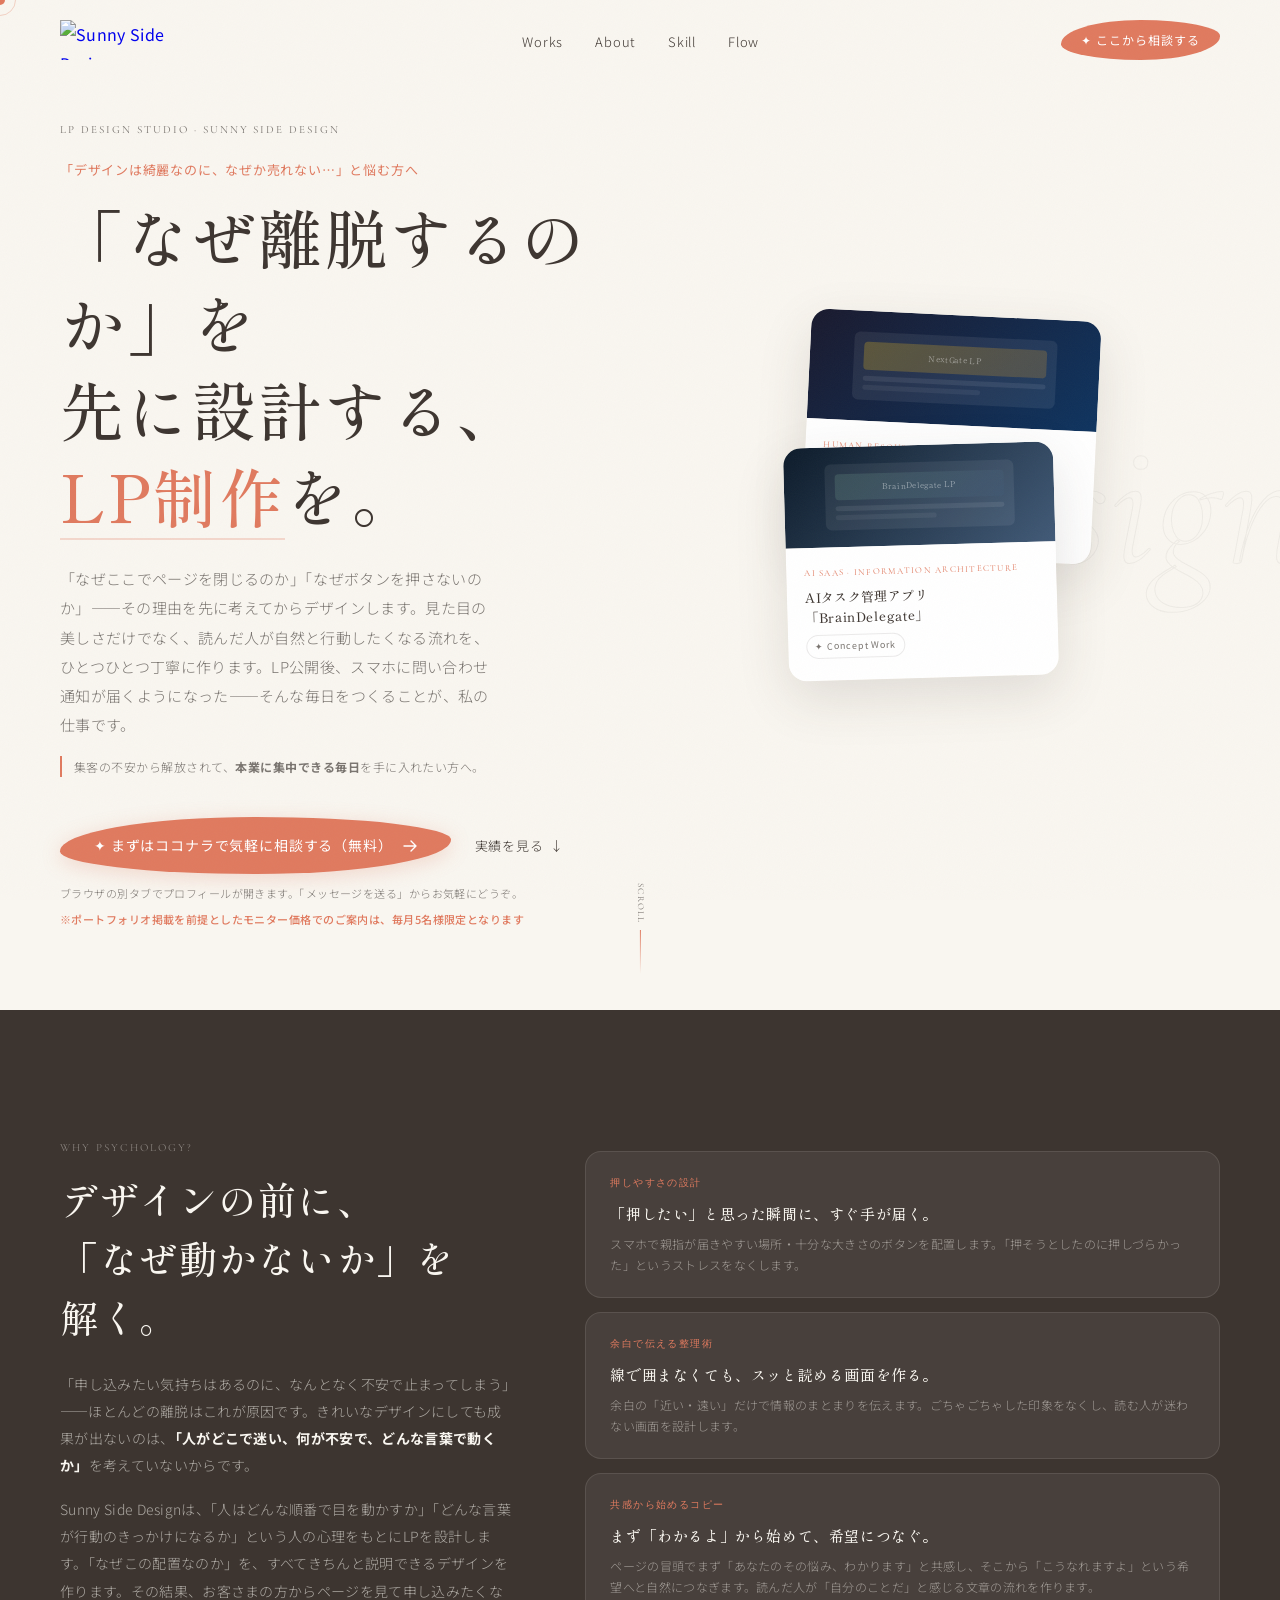
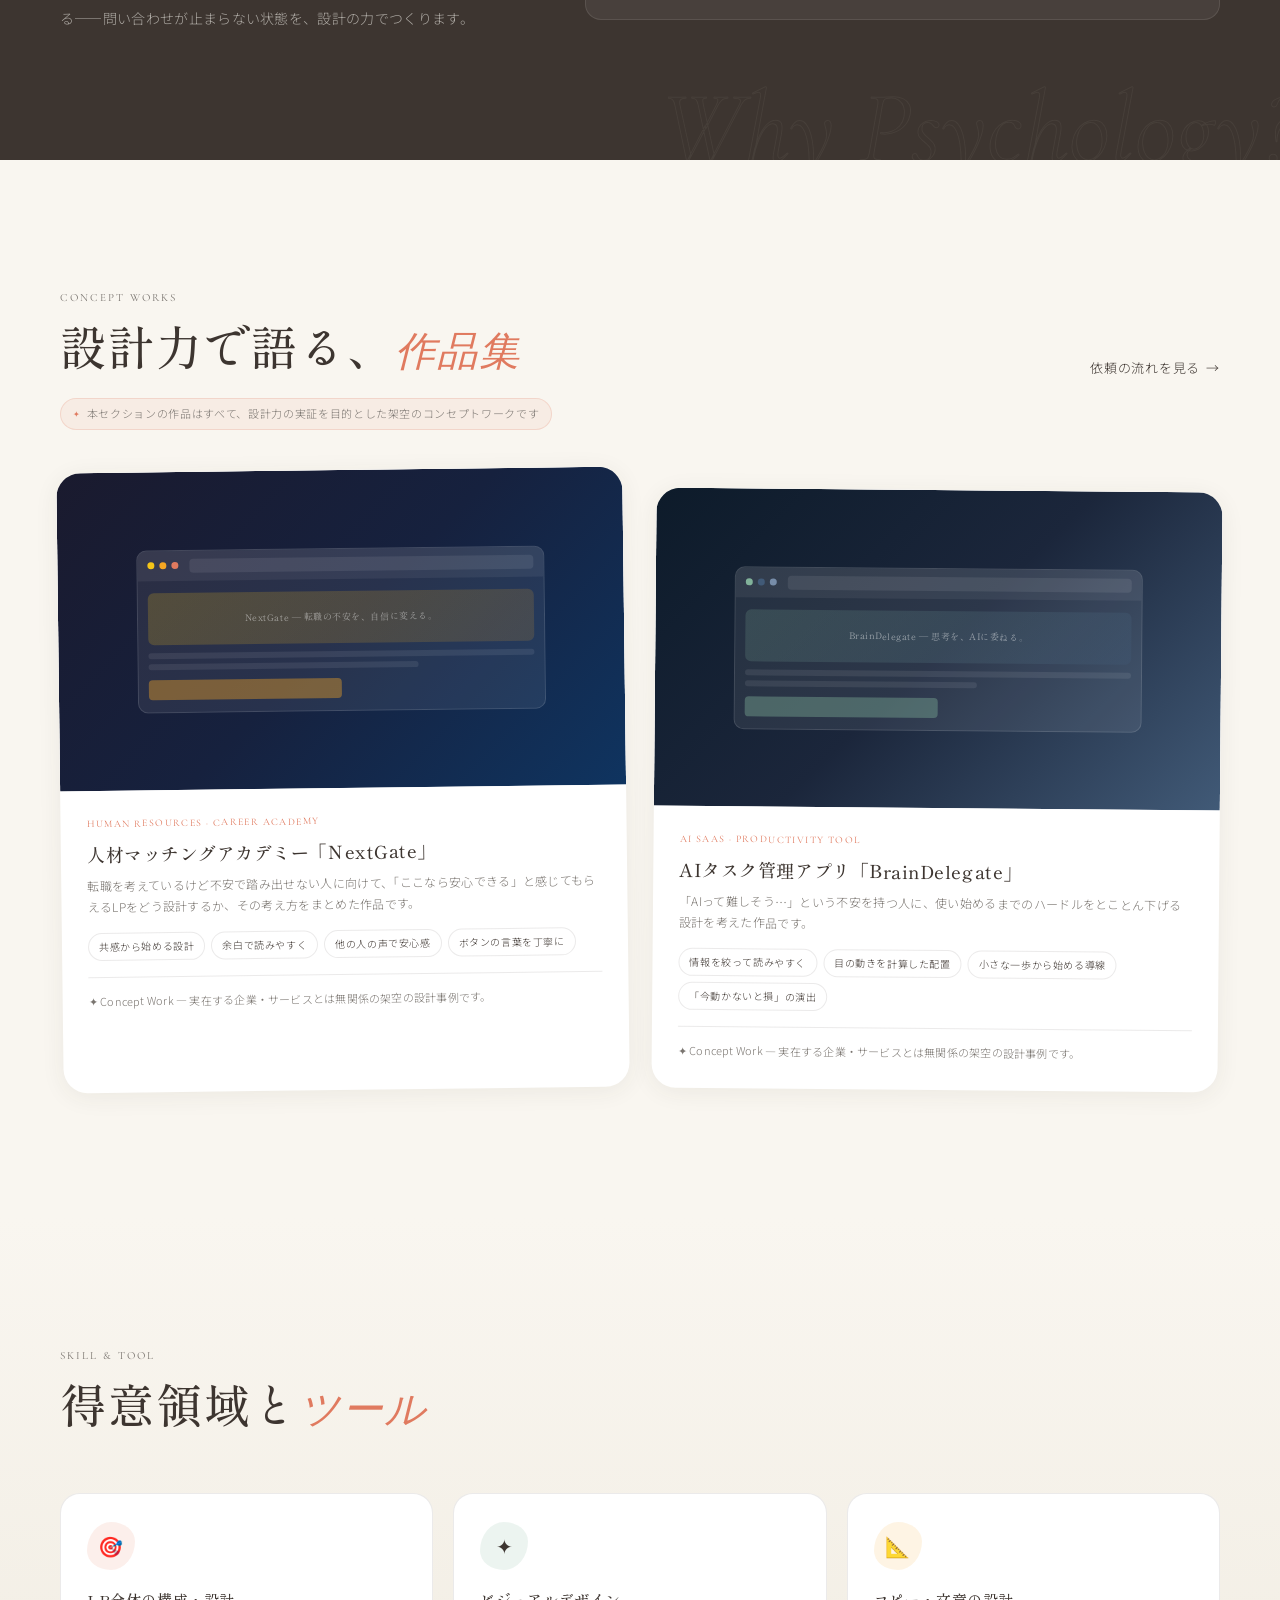
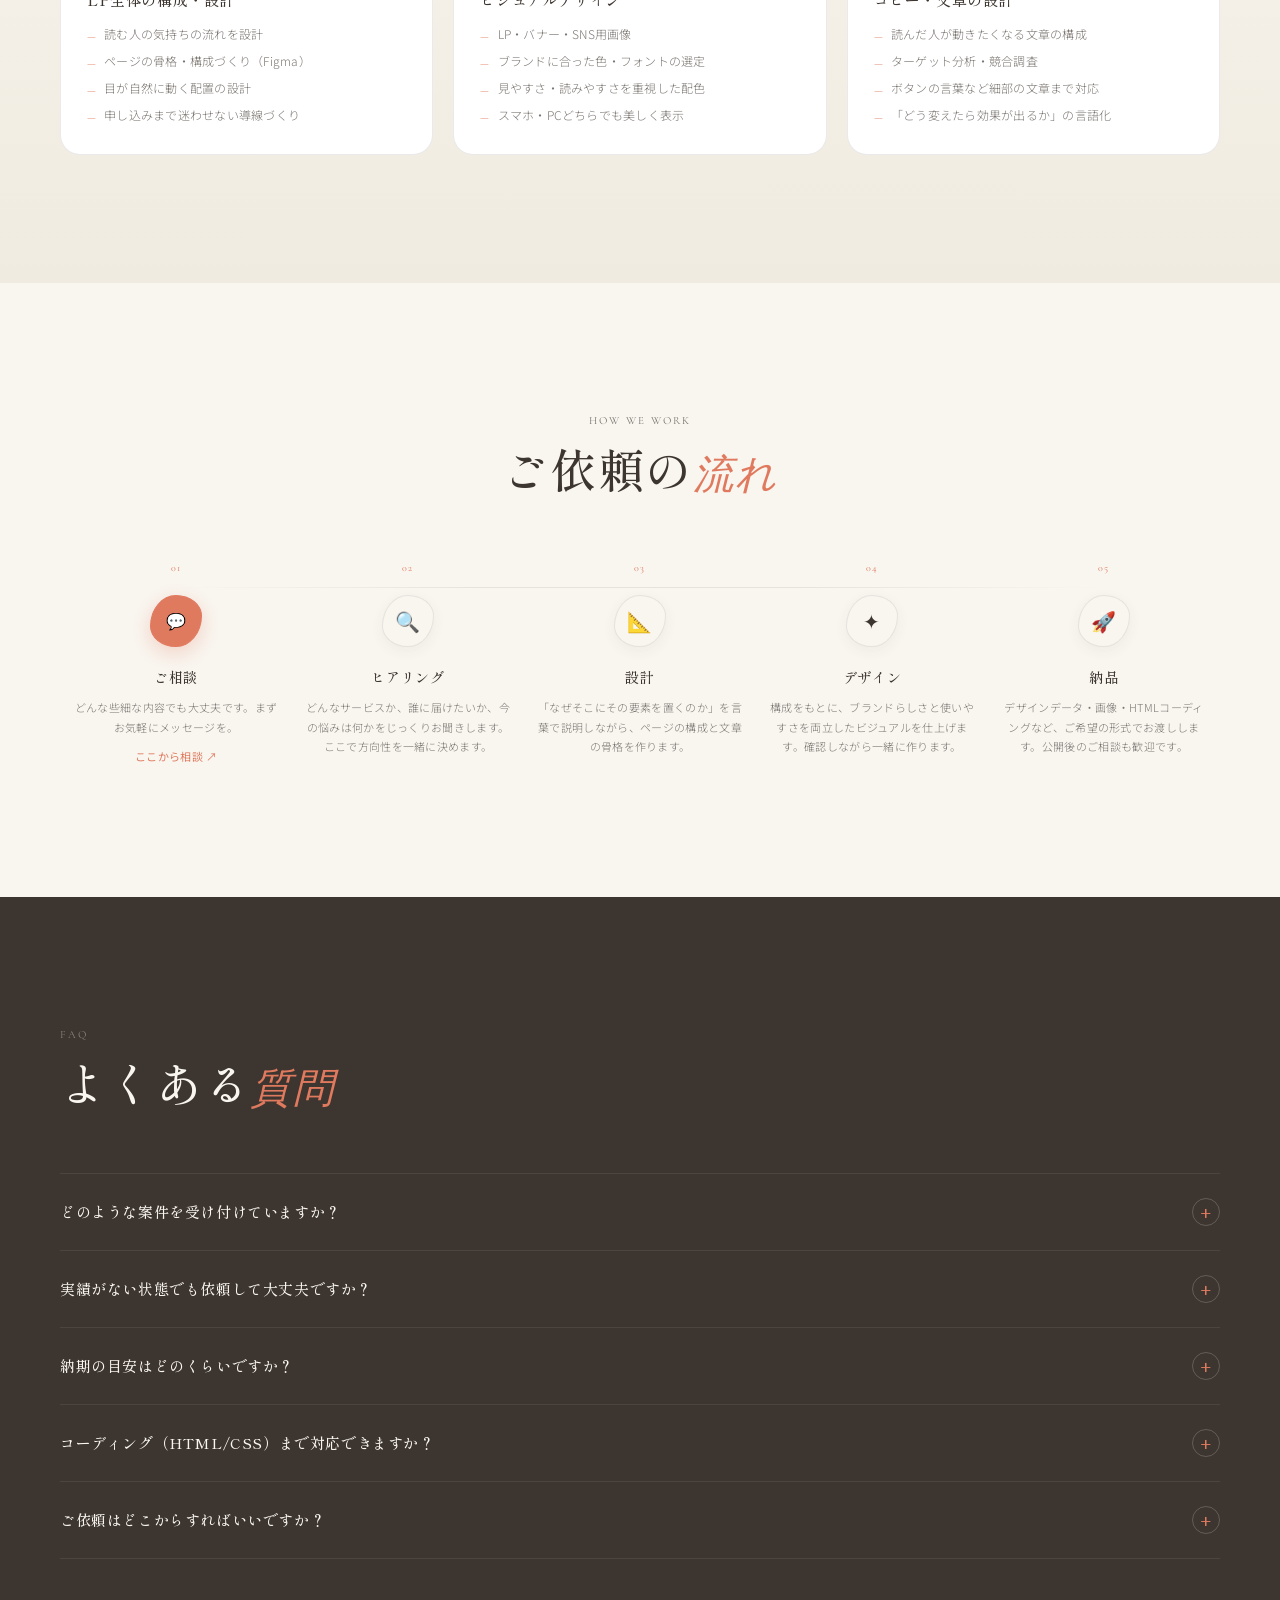
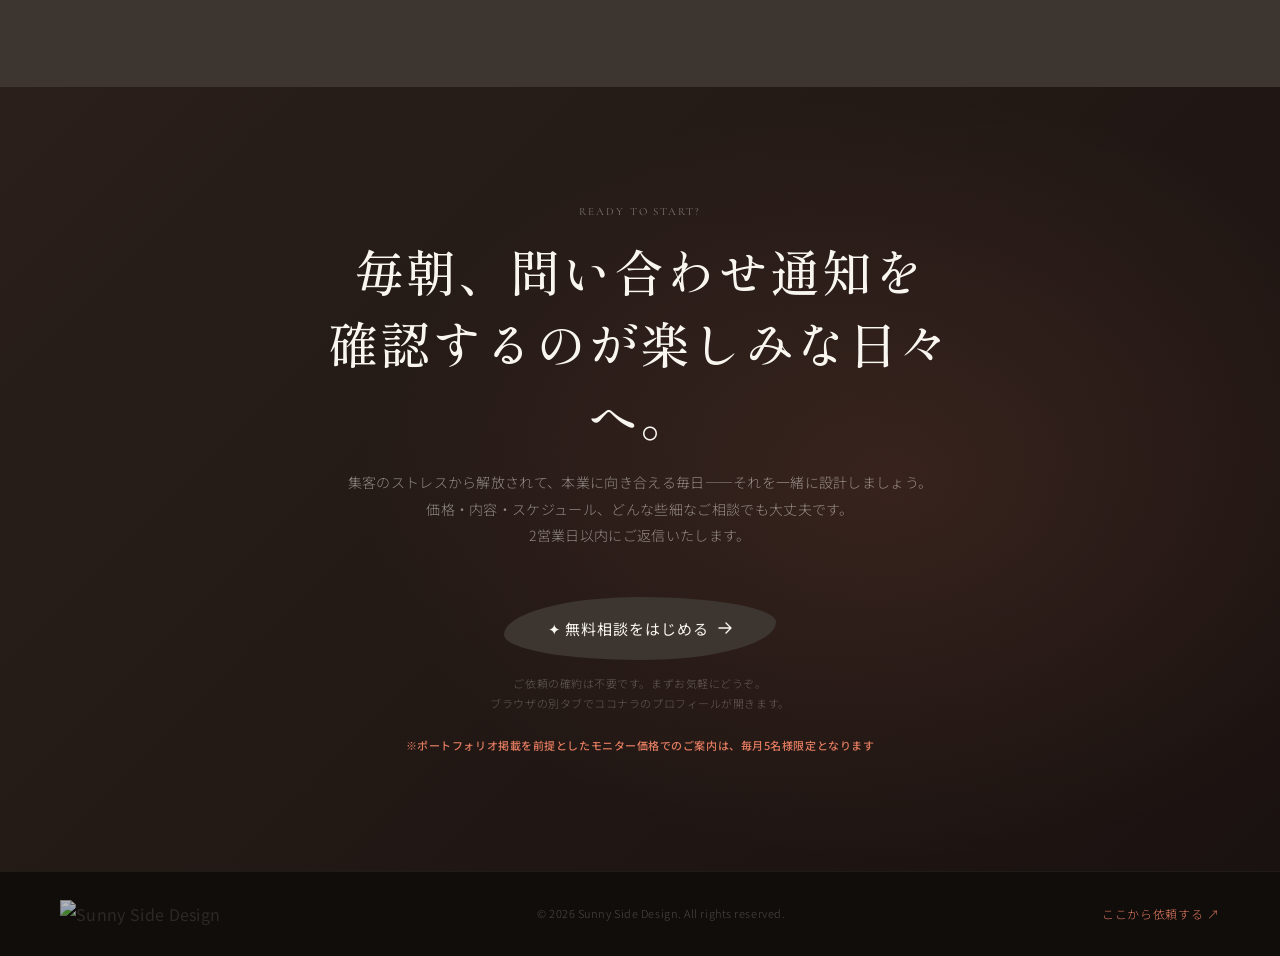
==== commit 9af764dc: "Add files via upload" ====
--- a/index.html
+++ b/index.html
@@ -194,7 +194,7 @@
 
     /* LOGO IMAGE */
     .nav__logo { text-decoration: none; display: flex; align-items: center; }
-    .nav__logo-img { height: 40px; width: auto; display: block; }
+    .nav__logo-img { height: 40px; width: auto; display: block; max-width: 160px; object-fit: contain; }
 
     .nav__links { display: flex; gap: 32px; list-style: none; }
     .nav__links a {
@@ -958,7 +958,7 @@
   <div class="wrap">
     <div class="nav__inner">
       <a href="#" class="nav__logo" onclick="showMain()">
-        <img src="SSDロゴデザイン.png" alt="Sunny Side Design" class="nav__logo-img" />
+        <img src="SSDロゴデザイン.jpeg" alt="Sunny Side Design" class="nav__logo-img" />
       </a>
       <ul class="nav__links">
         <li><a href="#works" onclick="showMain()">Works</a></li>
@@ -1665,7 +1665,7 @@
 <footer class="footer">
   <div class="wrap">
     <div class="footer__inner">
-      <span class="footer__logo"><img src="SSDロゴデザイン.png" alt="Sunny Side Design" class="footer__logo-img" /></span>
+      <span class="footer__logo"><img src="SSDロゴデザイン.jpeg" alt="Sunny Side Design" class="footer__logo-img" /></span>
       <p class="footer__copy">© 2026 Sunny Side Design. All rights reserved.</p>
       <a href="https://coconala.com/" target="_blank" rel="noopener" class="footer__cta">
         ここから依頼する ↗
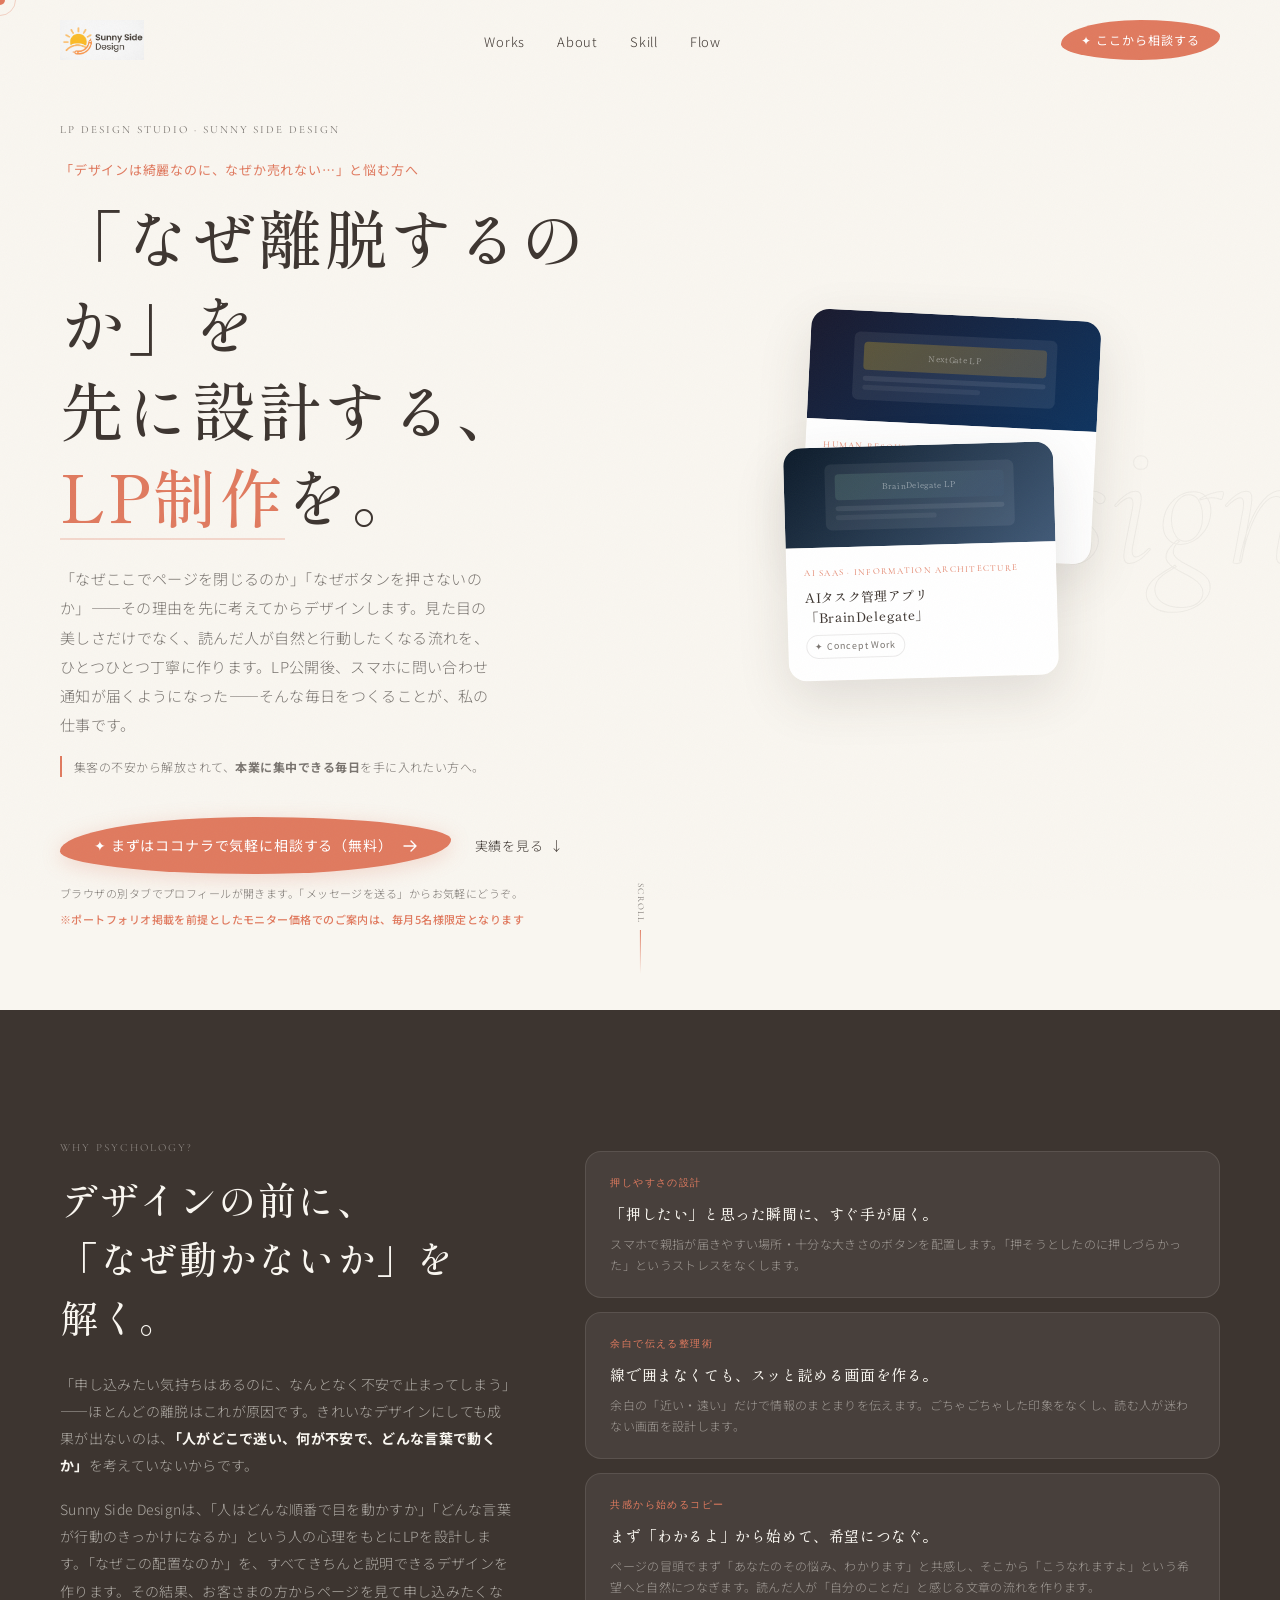
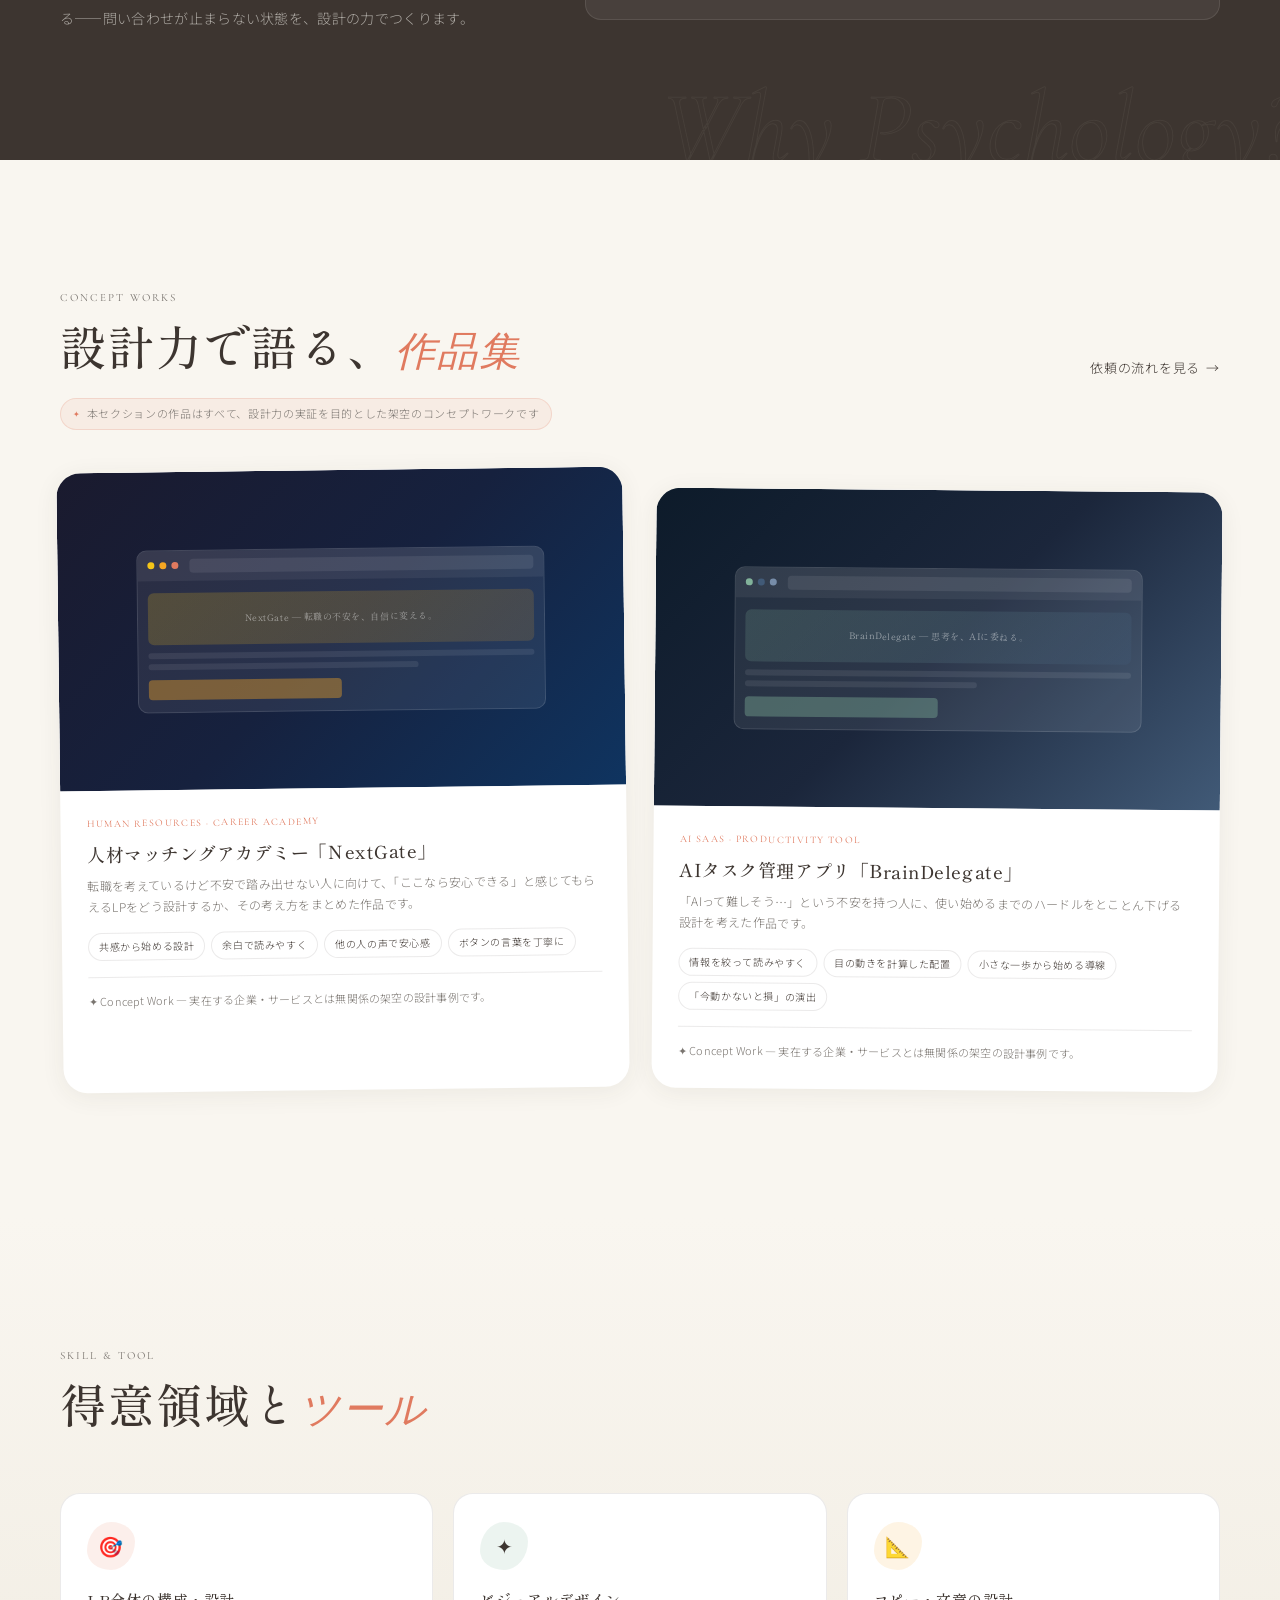
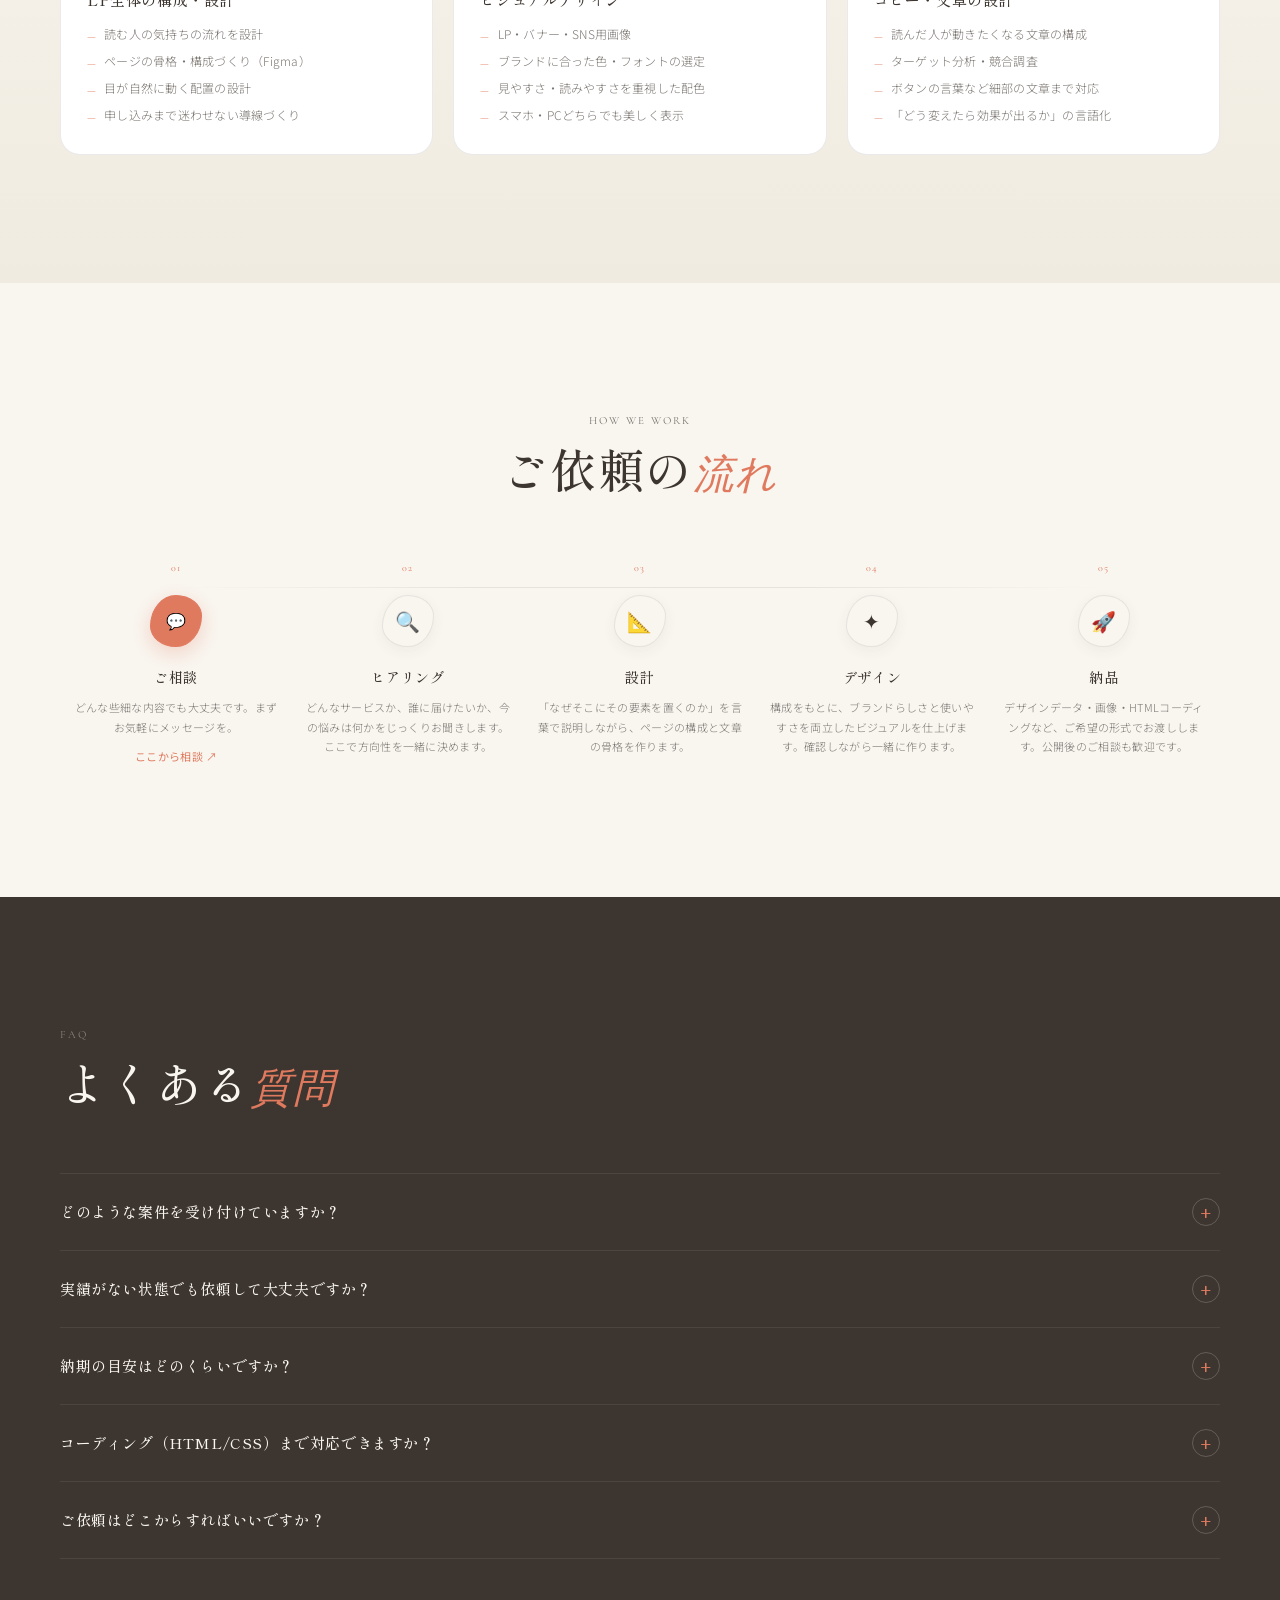
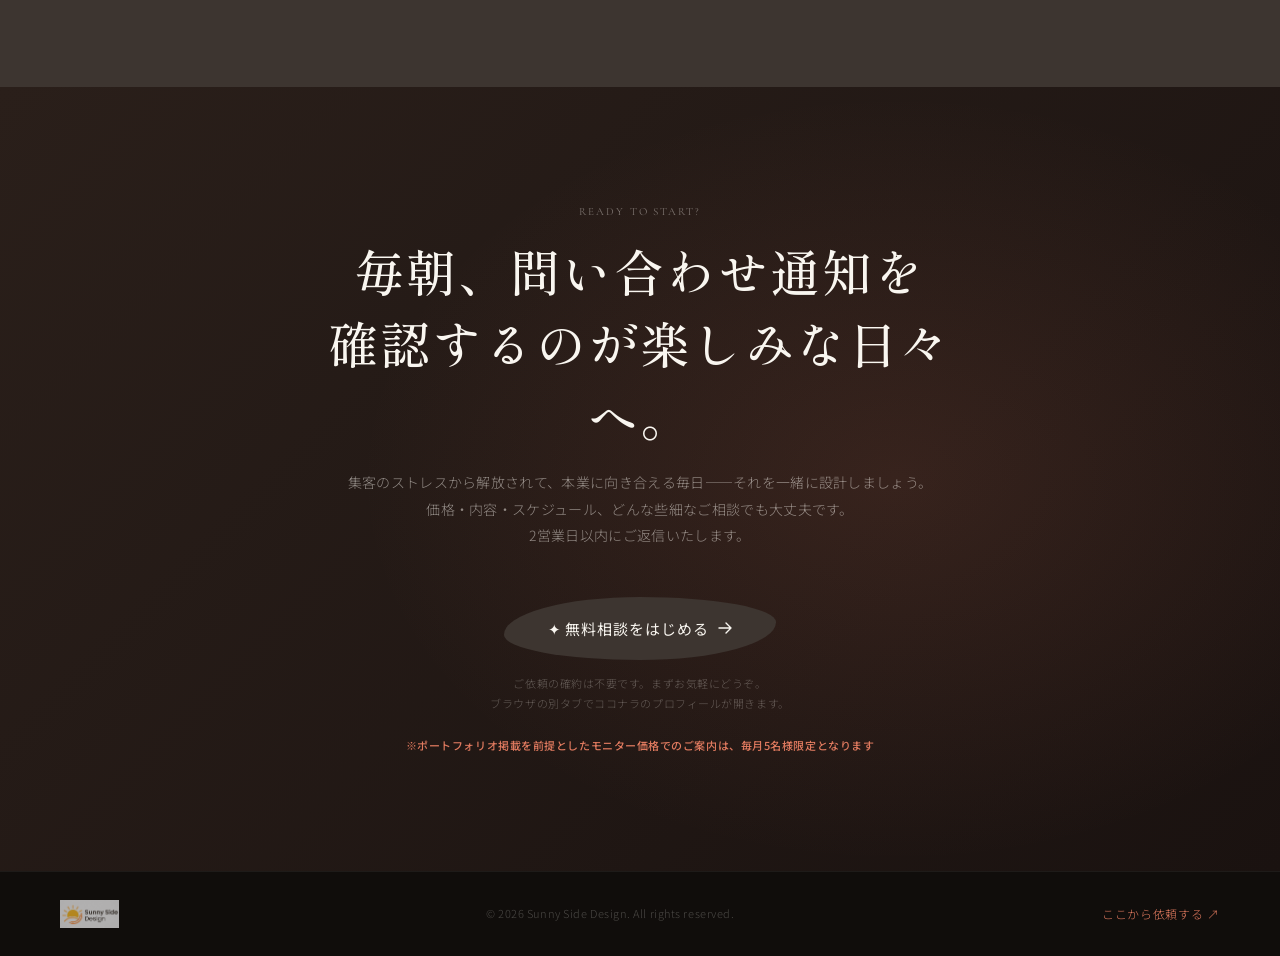
==== commit 30e8195b: "Add files via upload" ====
--- a/index.html
+++ b/index.html
@@ -958,7 +958,7 @@
   <div class="wrap">
     <div class="nav__inner">
       <a href="#" class="nav__logo" onclick="showMain()">
-        <img src="SSDロゴデザイン.jpeg" alt="Sunny Side Design" class="nav__logo-img" />
+        <img src="ssd-logo.jpeg" alt="Sunny Side Design" class="nav__logo-img" />
       </a>
       <ul class="nav__links">
         <li><a href="#works" onclick="showMain()">Works</a></li>
@@ -1665,7 +1665,7 @@
 <footer class="footer">
   <div class="wrap">
     <div class="footer__inner">
-      <span class="footer__logo"><img src="SSDロゴデザイン.jpeg" alt="Sunny Side Design" class="footer__logo-img" /></span>
+      <span class="footer__logo"><img src="ssd-logo.jpeg" alt="Sunny Side Design" class="footer__logo-img" /></span>
       <p class="footer__copy">© 2026 Sunny Side Design. All rights reserved.</p>
       <a href="https://coconala.com/" target="_blank" rel="noopener" class="footer__cta">
         ここから依頼する ↗
